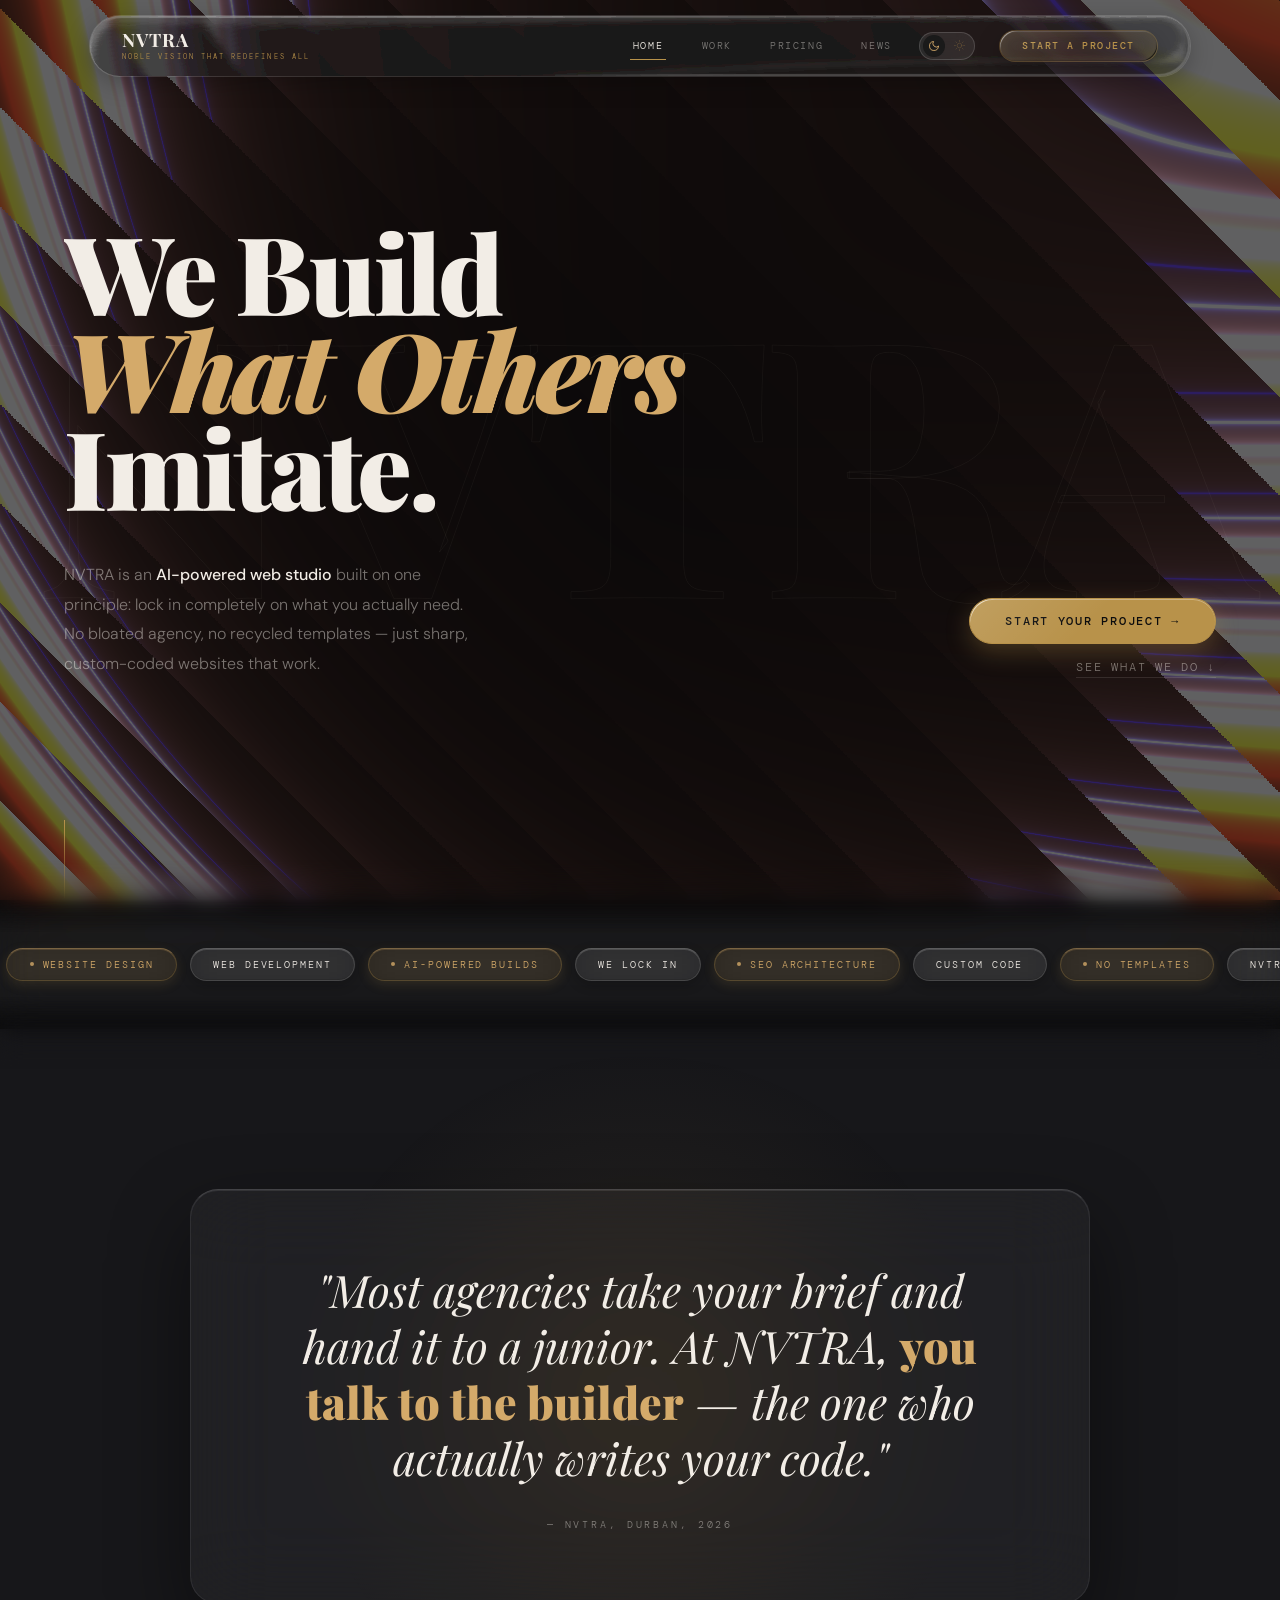
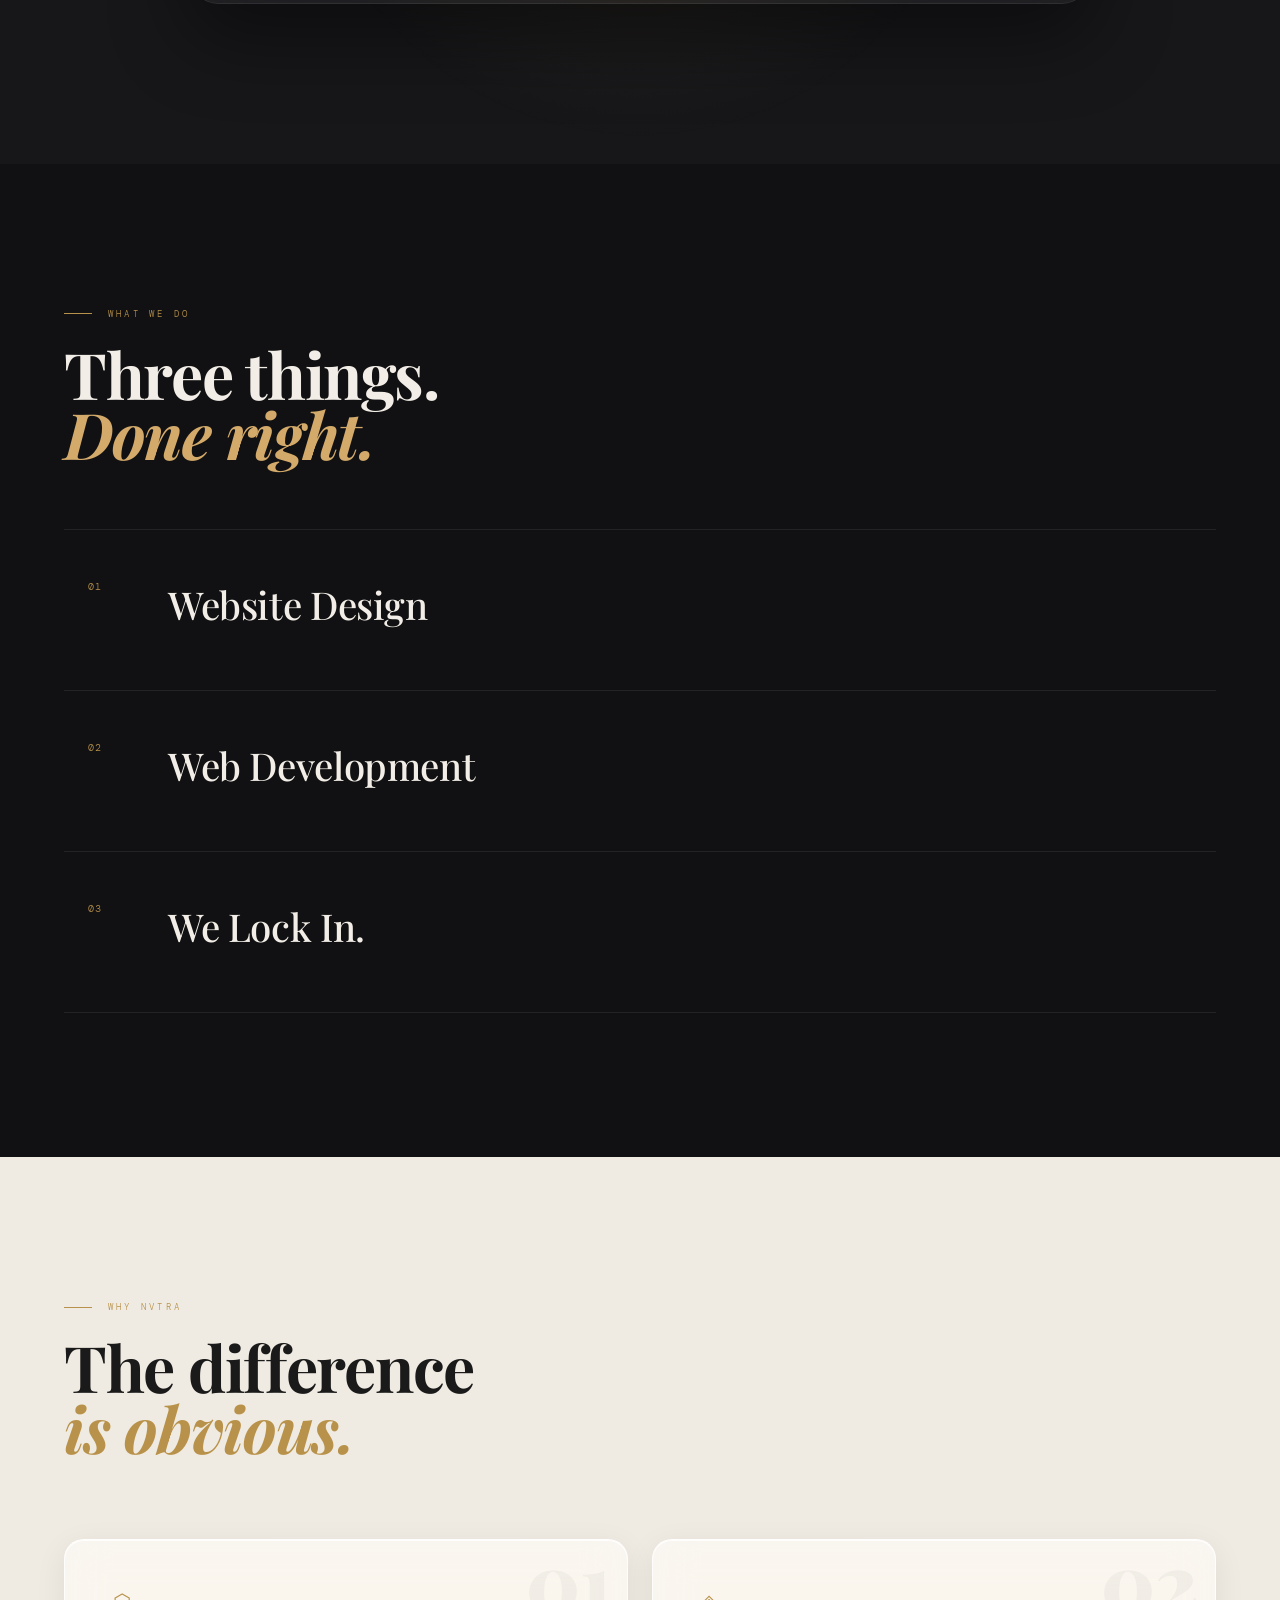
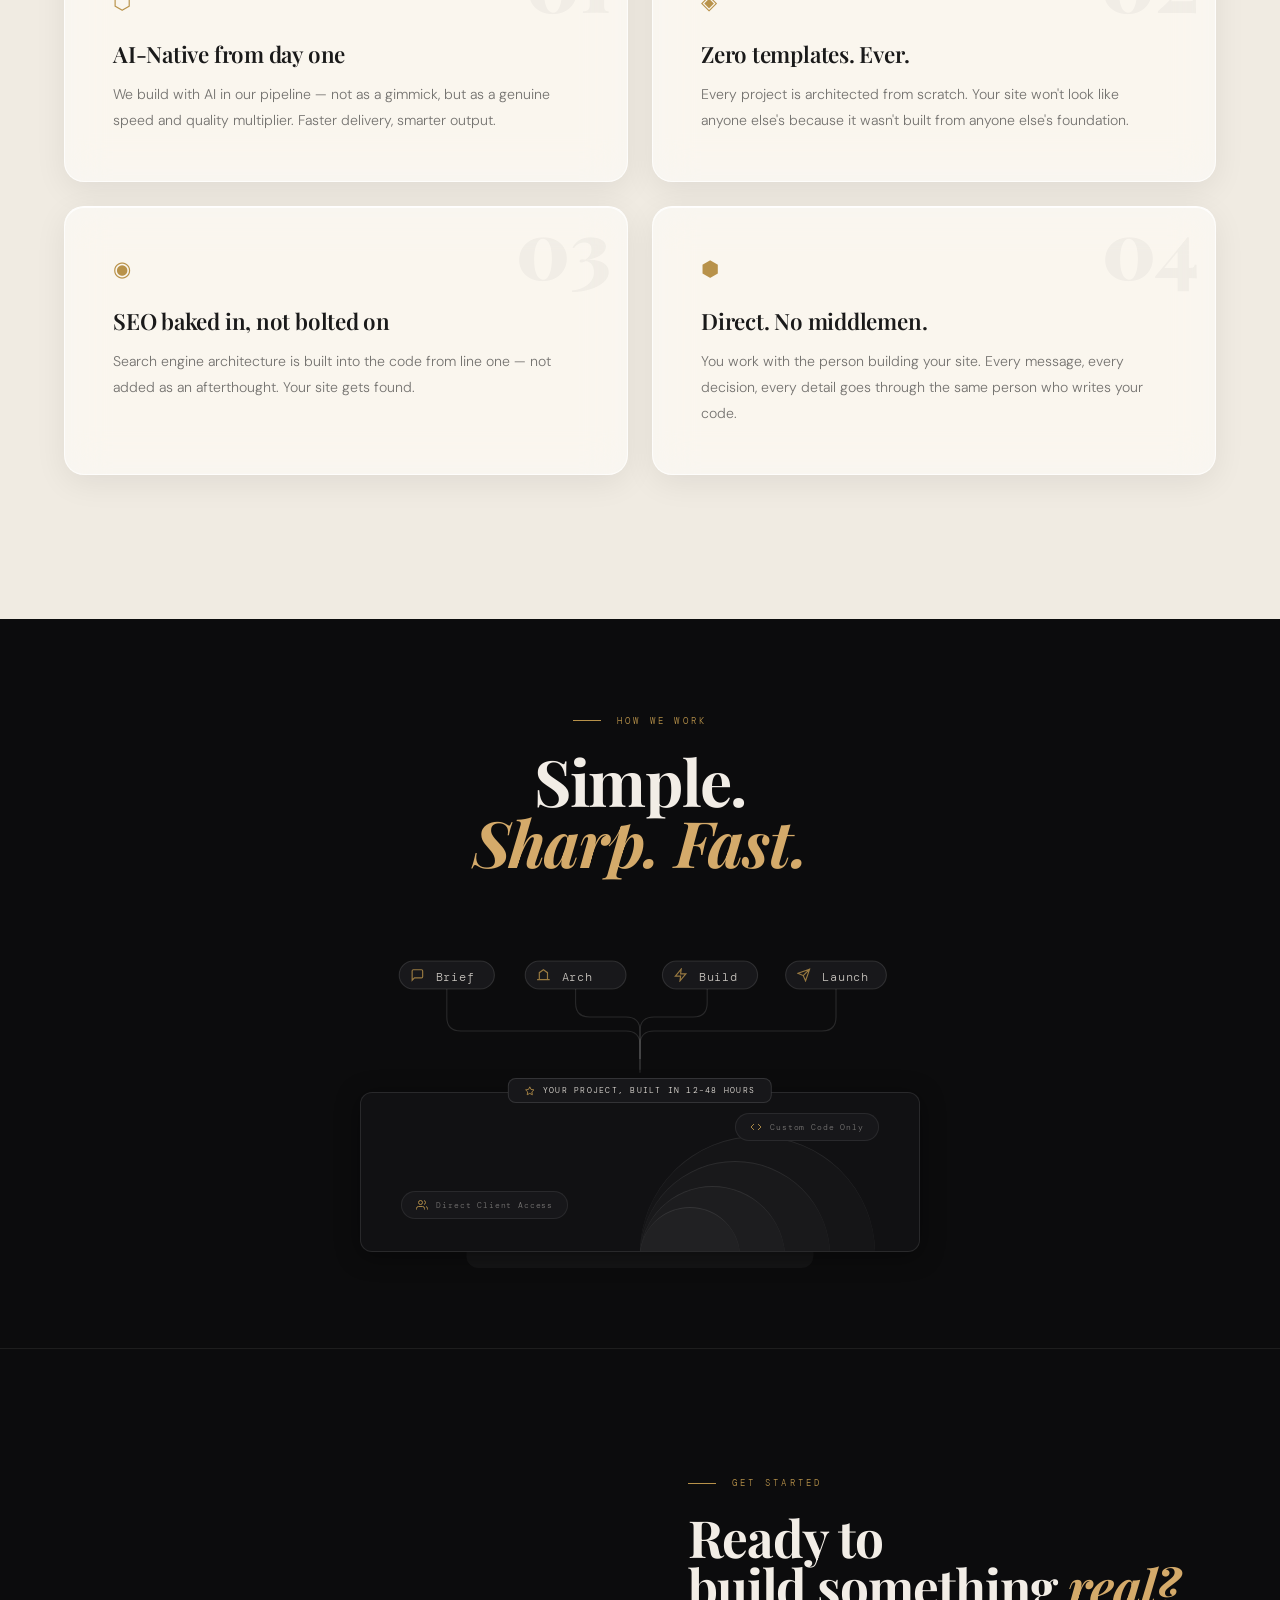
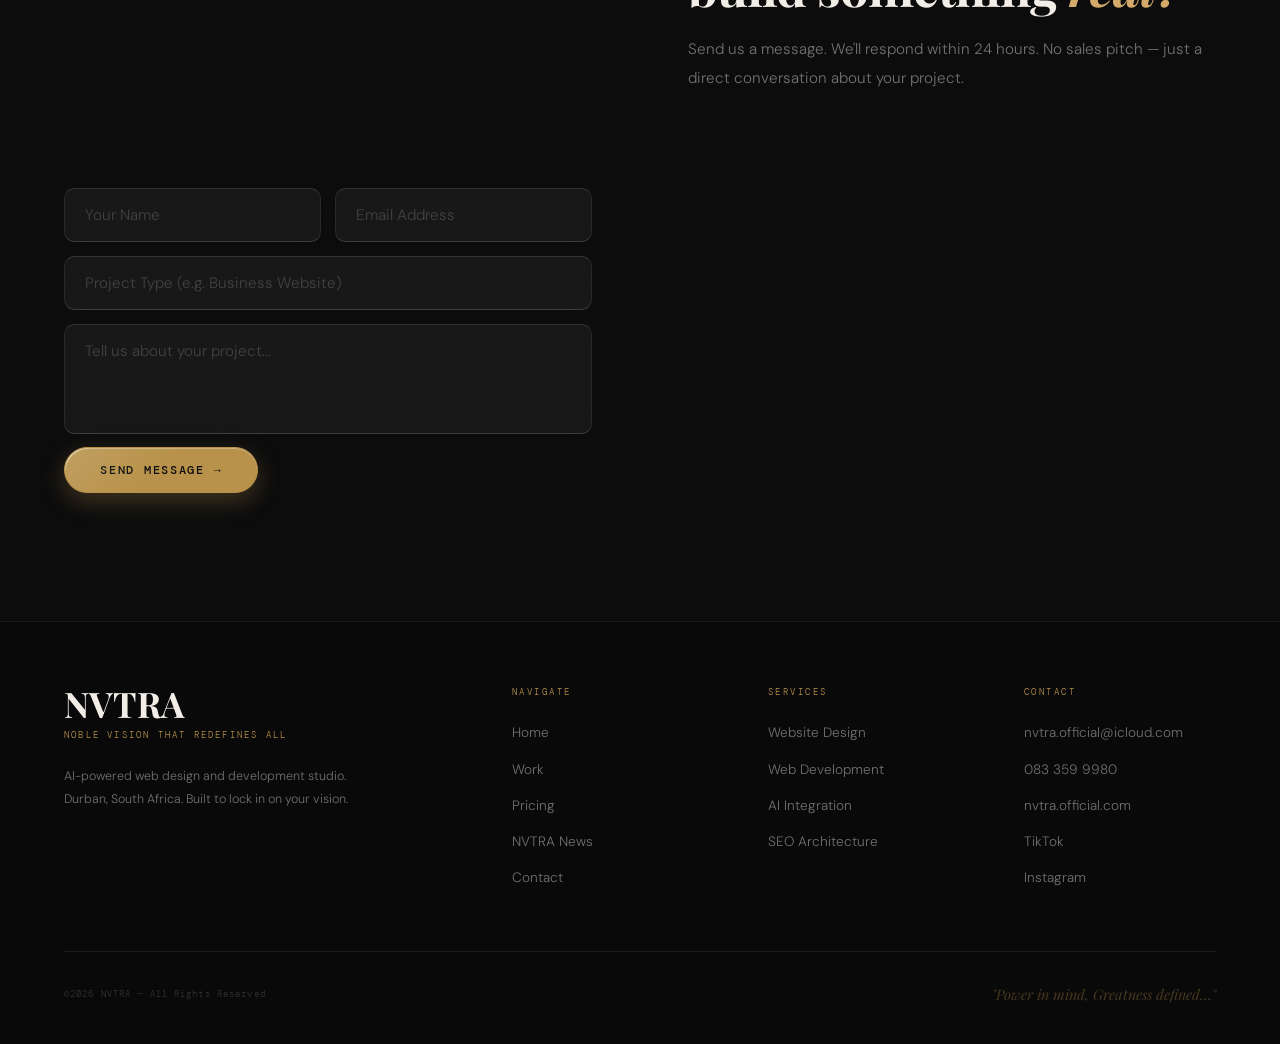
==== index.html @ acab7d28 "Add files via upload" ====
<!DOCTYPE html>
<html lang="en" data-theme="dark">
<head>
<meta charset="UTF-8">
<meta name="viewport" content="width=device-width, initial-scale=1.0">
<title>NVTRA — We Build What Others Imitate</title>
<meta name="description" content="NVTRA builds AI-powered websites that are fast, sharp, and locked in on your vision. Noble Vision That Redefines All.">
<link rel="preconnect" href="https://fonts.googleapis.com">
<link href="https://fonts.googleapis.com/css2?family=Playfair+Display:ital,wght@0,400;0,500;0,700;0,900;1,400;1,700&family=DM+Sans:wght@300;400;500&family=DM+Mono:wght@300;400&display=swap" rel="stylesheet">
<style>
/* ── THEME TOKENS ── */
:root {
  --ink:    #0c0c0d; --ink2:#111113; --ink3:#17171a;
  --ivory:  #f2ede6; --ivory2:#e8e2d9;
  --muted:  rgba(242,237,230,0.45);
  --faint:  rgba(242,237,230,0.08);
  --border: rgba(242,237,230,0.08);
  --gold:   #b8924a; --gold2:#d4aa6a; --gold3:rgba(184,146,74,0.12);
  --serif:  'Playfair Display',Georgia,serif;
  --sans:   'DM Sans',sans-serif;
  --mono:   'DM Mono',monospace;
  --bg:     #0c0c0d; --fg:#f2ede6;
  --card-bg:rgba(255,255,255,.055);
  --card-border:rgba(255,255,255,.09);
  --card-border-top:rgba(255,255,255,.18);
  --shadow-card:inset 0 1px 0 rgba(255,255,255,.1),0 16px 48px rgba(0,0,0,.32);
  --light-bg:#f0ebe2; --light-text:#1a1a1a;
  --light-card:rgba(255,255,255,.55);
  --light-card-border:rgba(255,255,255,.7);
}
[data-theme="light"] {
  --ink:#f0ebe2; --ink2:#e8e2d9; --ink3:#ddd7ce;
  --ivory:#1a1a1a; --ivory2:#2a2a2a;
  --muted:rgba(26,26,26,0.55);
  --faint:rgba(26,26,26,0.06);
  --border:rgba(26,26,26,0.1);
  --bg:#f0ebe2; --fg:#1a1a1a;
  --card-bg:rgba(255,255,255,.7);
  --card-border:rgba(255,255,255,.8);
  --card-border-top:rgba(255,255,255,.95);
  --shadow-card:inset 0 1px 0 rgba(255,255,255,.9),0 8px 32px rgba(0,0,0,.08);
}

*,*::before,*::after{box-sizing:border-box;margin:0;padding:0}
html{font-size:16px;scroll-behavior:smooth}
body{background:var(--bg);color:var(--fg);font-family:var(--sans);font-weight:300;overflow-x:hidden;cursor:none;-webkit-font-smoothing:antialiased;transition:background .4s,color .4s}

/* ── CURSOR ── */
#c-dot{position:fixed;width:5px;height:5px;background:var(--gold2);border-radius:50%;pointer-events:none;z-index:9999;transform:translate(-50%,-50%);transition:width .15s,height .15s}
#c-ring{position:fixed;width:30px;height:30px;border:1px solid rgba(184,146,74,.4);border-radius:50%;pointer-events:none;z-index:9998;transform:translate(-50%,-50%);transition:width .3s cubic-bezier(.16,1,.3,1),height .3s cubic-bezier(.16,1,.3,1),border-color .3s}
body.hov #c-ring{width:52px;height:52px;border-color:var(--gold2)}
body.hov #c-dot{width:4px;height:4px}

/* ── NAV — Liquid Glass ── */
#nav{
  position:fixed;top:16px;left:50%;transform:translateX(-50%);
  z-index:800;
  padding:.85rem 2rem;
  display:flex;align-items:center;justify-content:space-between;
  gap:3rem;
  border-radius:999px;
  width:calc(100% - 4vw);
  max-width:1100px;
  transition:box-shadow .4s,background .4s;
  /* liquid glass layers */
  background:rgba(255,255,255,.12);
  box-shadow:
    0 6px 24px rgba(0,0,0,.25),
    0 0 0 1px rgba(255,255,255,.18),
    inset 2px 2px 1px 0 rgba(255,255,255,.45),
    inset -1px -1px 1px 1px rgba(255,255,255,.2);
  overflow:hidden;
}
/* distortion layer */
#nav::before{
  content:'';position:absolute;inset:0;border-radius:inherit;
  backdrop-filter:blur(3px);
  filter:url(#nav-glass-distortion);
  isolation:isolate;
  z-index:0;
}
/* white tint layer */
#nav::after{
  content:'';position:absolute;inset:0;border-radius:inherit;
  background:rgba(255,255,255,.18);
  z-index:1;
  pointer-events:none;
}
[data-theme="dark"] #nav{background:rgba(12,12,13,.45)}
[data-theme="dark"] #nav::after{background:rgba(255,255,255,.05)}
#nav>*{position:relative;z-index:2}
.nav-brand{display:flex;flex-direction:column;text-decoration:none;cursor:none}
.nav-brand-name{font-family:var(--serif);font-size:1.15rem;font-weight:700;letter-spacing:.06em;line-height:1;color:var(--fg)}
.nav-brand-sub{font-family:var(--mono);font-size:.46rem;letter-spacing:.28em;text-transform:uppercase;color:var(--gold);margin-top:.2rem}
.nav-right{display:flex;gap:1.5rem;align-items:center}
.nav-links{display:flex;gap:2rem;align-items:center}
.nav-links a{font-family:var(--mono);font-size:.65rem;letter-spacing:.15em;text-transform:uppercase;color:var(--muted);text-decoration:none;cursor:none;transition:color .25s;position:relative;padding:.5rem .2rem}
.nav-links a:hover{color:var(--fg)}
.nav-links a.active{color:var(--fg)}
.nav-links a.active::after{content:'';position:absolute;bottom:0px;left:0;right:0;height:1px;background:var(--gold)}

/* ── THEME TOGGLE ── */
.theme-toggle{width:56px;height:28px;border-radius:999px;cursor:none;position:relative;display:flex;align-items:center;padding:3px;transition:background .3s,border .3s;border:1px solid rgba(255,255,255,.15);background:rgba(255,255,255,.08);backdrop-filter:blur(10px);flex-shrink:0}
[data-theme="light"] .theme-toggle{background:rgba(0,0,0,.06);border-color:rgba(0,0,0,.15)}
.theme-toggle-thumb{width:22px;height:22px;border-radius:50%;background:#1a1a1a;display:flex;align-items:center;justify-content:center;transition:transform .3s cubic-bezier(.16,1,.3,1),background .3s;position:relative;z-index:1}
[data-theme="light"] .theme-toggle-thumb{transform:translateX(28px);background:#f0ebe2}
.theme-toggle-thumb svg{width:12px;height:12px;stroke-width:1.8}
[data-theme="dark"] .theme-toggle-thumb svg{stroke:#d4aa6a}
[data-theme="light"] .theme-toggle-thumb svg{stroke:#b8924a}
.theme-toggle-bg-icon{position:absolute;right:5px;display:flex;align-items:center;justify-content:center;width:18px;height:18px;opacity:.35}
[data-theme="light"] .theme-toggle-bg-icon{left:5px;right:auto}
.theme-toggle-bg-icon svg{width:11px;height:11px;stroke-width:1.5;stroke:var(--gold)}

/* ── LIQUID GLASS BUTTON ── */
.btn-glass{
  position:relative;display:inline-flex;align-items:center;justify-content:center;
  gap:.6rem;cursor:none;border:none;outline:none;
  font-family:var(--mono);font-size:.72rem;font-weight:500;
  letter-spacing:.15em;text-transform:uppercase;
  padding:.9rem 2.2rem;border-radius:999px;
  color:var(--gold);text-decoration:none;
  background:rgba(184,146,74,.09);
  backdrop-filter:blur(20px) saturate(1.5);
  -webkit-backdrop-filter:blur(20px) saturate(1.5);
  border:1px solid rgba(184,146,74,.25);
  box-shadow:
    inset 3px 3px 0.5px -3px rgba(255,255,255,0.35),
    inset -3px -3px 0.5px -3px rgba(0,0,0,0.5),
    inset 1px 1px 1px -0.5px rgba(255,255,255,0.25),
    inset -1px -1px 1px -0.5px rgba(0,0,0,0.3),
    inset 0 0 8px 4px rgba(184,146,74,0.06),
    0 8px 24px rgba(0,0,0,0.22);
  transition:transform .25s cubic-bezier(.16,1,.3,1),box-shadow .25s,background .25s;
  overflow:hidden;
}
.btn-glass::before{
  content:'';position:absolute;inset:0;border-radius:inherit;
  background:linear-gradient(135deg,rgba(255,255,255,.12) 0%,transparent 50%);
  pointer-events:none;
}
.btn-glass:hover{
  transform:translateY(-2px);
  background:rgba(184,146,74,.16);
  box-shadow:
    inset 3px 3px 0.5px -3px rgba(255,255,255,0.45),
    inset -3px -3px 0.5px -3px rgba(0,0,0,0.6),
    inset 1px 1px 1px -0.5px rgba(255,255,255,0.3),
    inset 0 0 10px 6px rgba(184,146,74,0.1),
    0 16px 40px rgba(0,0,0,0.32);
}
.btn-glass:active{transform:translateY(0) scale(.98)}
.btn-glass-solid{
  background:var(--gold);color:var(--ink);
  border-color:var(--gold);
  box-shadow:
    inset 0 1px 0 rgba(255,255,255,.3),
    inset 3px 3px 0.5px -3px rgba(255,255,255,0.5),
    0 8px 24px rgba(184,146,74,0.3);
}
.btn-glass-solid:hover{
  background:var(--gold2);transform:translateY(-2px);
  box-shadow:inset 0 1px 0 rgba(255,255,255,.35),0 16px 40px rgba(184,146,74,0.4);
}
.btn-ghost-link{
  font-family:var(--mono);font-size:.72rem;letter-spacing:.15em;text-transform:uppercase;
  color:var(--muted);text-decoration:none;cursor:none;
  display:inline-flex;align-items:center;gap:.5rem;
  border-bottom:1px solid rgba(242,237,230,.12);padding-bottom:.15rem;
  transition:color .25s,border-color .25s,gap .3s;
}
.btn-ghost-link:hover{color:var(--fg);border-color:var(--fg);gap:.9rem}

/* ── GLASS CARD ── */
.glass{
  background:var(--card-bg);
  backdrop-filter:blur(32px) saturate(1.7);
  -webkit-backdrop-filter:blur(32px) saturate(1.7);
  border:1px solid var(--card-border);
  border-top-color:var(--card-border-top);
  box-shadow:var(--shadow-card);
  border-radius:20px;
}

/* ── PAGE ROUTER ── */
.page{display:none}.page.on{display:block}

/* ── PARALLAX ── */
.pax{position:absolute;inset:-30%;background-size:cover;background-position:center;background-repeat:no-repeat;will-change:transform;pointer-events:none;z-index:0}

/* ── ANIMATIONS ── */
@keyframes lineUp{from{opacity:0;transform:translateY(110%)}to{opacity:1;transform:translateY(0)}}
@keyframes fadeUp{from{opacity:0;transform:translateY(20px)}to{opacity:1;transform:translateY(0)}}
@keyframes pulse{0%,100%{opacity:1}50%{opacity:.4}}
@keyframes mq{from{transform:translateX(0)}to{transform:translateX(-50%)}}
@keyframes ping{0%{transform:scale(1);opacity:1}75%,100%{transform:scale(2);opacity:0}}
@keyframes orbitPulse{0%,100%{box-shadow:0 0 0 0 rgba(184,146,74,.4)}50%{box-shadow:0 0 0 8px rgba(184,146,74,0)}}

/* ── SECTION UTILS ── */
.sec{padding:9rem 5vw;position:relative;overflow:hidden}
.sec>*{position:relative;z-index:1}
.sec-label{font-family:var(--mono);font-size:.58rem;letter-spacing:.35em;text-transform:uppercase;color:var(--gold);display:flex;align-items:center;gap:1rem;margin-bottom:1.5rem}
.sec-label::before{content:'';width:28px;height:1px;background:var(--gold)}
.sec-h{font-family:var(--serif);font-size:clamp(2.6rem,5vw,6rem);font-weight:700;line-height:.95;letter-spacing:-.02em;color:var(--fg)}
.sec-h em{font-style:italic;color:var(--gold2)}
.sec-p{font-size:.95rem;color:var(--muted);line-height:1.9;max-width:560px;margin-top:1.5rem}

/* ── REVEAL ── */
.rv{opacity:0;transform:translateY(32px);transition:opacity .9s ease,transform .9s ease}
.rv.in{opacity:1;transform:none}
.rl{opacity:0;transform:translateX(-30px);transition:opacity .9s ease,transform .9s ease}
.rl.in{opacity:1;transform:none}
.rr{opacity:0;transform:translateX(30px);transition:opacity .9s ease,transform .9s ease}
.rr.in{opacity:1;transform:none}
.d1{transition-delay:.08s}.d2{transition-delay:.18s}.d3{transition-delay:.28s}.d4{transition-delay:.4s}

/* ════════════ HERO ════════════ */
.hero{min-height:100vh;display:flex;flex-direction:column;justify-content:center;padding:0 5vw;position:relative;overflow:hidden}
#hero-canvas{position:absolute;inset:0;width:100%;height:100%;z-index:0;opacity:.35}

.hero-bg-word{position:absolute;top:50%;left:50%;transform:translate(-50%,-50%);font-family:var(--serif);font-size:28vw;font-weight:900;color:transparent;-webkit-text-stroke:1px rgba(242,237,230,.04);line-height:1;pointer-events:none;user-select:none;letter-spacing:-.03em;white-space:nowrap;z-index:2}
.hero-loc{position:absolute;top:7rem;left:5vw;font-family:var(--mono);font-size:.58rem;letter-spacing:.2em;text-transform:uppercase;color:var(--muted);z-index:3;opacity:0;animation:fadeUp .8s 1.4s forwards}
.hero-status{position:absolute;top:7rem;right:5vw;display:flex;align-items:center;gap:.6rem;font-family:var(--mono);font-size:.58rem;letter-spacing:.2em;text-transform:uppercase;color:var(--muted);z-index:3;opacity:0;animation:fadeUp .8s 1.4s forwards}
.hero-status-dot{width:6px;height:6px;border-radius:50%;background:#4ade80;box-shadow:0 0 8px #4ade80;animation:pulse 2s ease-in-out infinite}
.hero-content{position:relative;z-index:3;display:flex;flex-direction:column;gap:2.8rem}
.hero-headline{font-family:var(--serif);font-size:clamp(3.8rem,8.5vw,10.5rem);font-weight:900;line-height:.9;letter-spacing:-.03em;overflow:hidden}
.hero-headline .ln{display:block;opacity:0;transform:translateY(110%);animation:lineUp .9s cubic-bezier(.16,1,.3,1) forwards}
.hero-headline .ln:nth-child(1){animation-delay:.2s}
.hero-headline .ln:nth-child(2){animation-delay:.35s;color:var(--gold2);font-style:italic}
.hero-headline .ln:nth-child(3){animation-delay:.5s}
.hero-bottom{display:flex;align-items:flex-end;justify-content:space-between;position:relative;z-index:3;gap:3rem}
.hero-desc{max-width:420px;font-size:1rem;color:var(--muted);line-height:1.85;opacity:0;animation:fadeUp .9s .9s forwards}
.hero-desc strong{color:var(--fg);font-weight:500}
.hero-cta-group{display:flex;flex-direction:column;align-items:flex-end;gap:1rem;opacity:0;animation:fadeUp .9s 1.1s forwards;flex-shrink:0}
.hero-glass-pill{position:absolute;bottom:8vh;left:5vw;z-index:4;padding:1rem 1.5rem;display:flex;flex-direction:column;gap:.35rem;opacity:0;animation:fadeUp .8s 1.6s forwards}
.hero-glass-pill span{font-family:var(--mono);font-size:.56rem;letter-spacing:.15em;text-transform:uppercase;color:rgba(242,237,230,.45)}
.hero-glass-pill strong{font-family:var(--serif);font-size:.95rem;color:var(--ivory2)}
.hero-scroll-line{position:absolute;bottom:0;left:5vw;width:1px;height:80px;background:linear-gradient(var(--gold),transparent);opacity:0;animation:fadeUp .8s 1.8s forwards;z-index:3}

/* ── MARQUEE — Liquid Glass pills ── */
.marquee-wrap{
  position:relative;z-index:2;
  padding:1.4rem 0;
  overflow:hidden;
  background:transparent;
}
.marquee-wrap::before,.marquee-wrap::after{display:none}
.marquee-track{display:flex;white-space:nowrap;animation:mq 28s linear infinite}
.marquee-track:hover{animation-play-state:paused}
.marquee-item{
  display:inline-flex;align-items:center;gap:.55rem;
  flex-shrink:0;margin:0 .4rem;
  padding:.55rem 1.4rem;
  border-radius:999px;
  font-family:var(--mono);font-size:.6rem;letter-spacing:.2em;text-transform:uppercase;
  color:var(--ivory);
  background:rgba(255,255,255,.07);
  backdrop-filter:blur(16px) saturate(1.6);
  -webkit-backdrop-filter:blur(16px) saturate(1.6);
  border:1px solid rgba(255,255,255,.12);
  border-top-color:rgba(255,255,255,.22);
  box-shadow:
    inset 0 1px 0 rgba(255,255,255,.15),
    inset 0 -1px 0 rgba(0,0,0,.1),
    0 4px 12px rgba(0,0,0,.2);
  transition:transform .3s cubic-bezier(.16,1,.3,1),box-shadow .3s,background .3s;
}
.marquee-item:hover{
  transform:scale(1.05);
  background:rgba(255,255,255,.12);
  box-shadow:inset 0 1px 0 rgba(255,255,255,.22),0 8px 20px rgba(0,0,0,.3);
}
.marquee-item.gold{
  color:var(--gold2);
  background:rgba(184,146,74,.12);
  border-color:rgba(184,146,74,.28);
  border-top-color:rgba(212,170,106,.45);
  box-shadow:
    inset 0 1px 0 rgba(212,170,106,.2),
    inset 0 -1px 0 rgba(0,0,0,.08),
    0 4px 12px rgba(184,146,74,.15);
}
.marquee-item.gold:hover{background:rgba(184,146,74,.18);box-shadow:inset 0 1px 0 rgba(212,170,106,.3),0 8px 20px rgba(184,146,74,.2)}
.marquee-dot{width:4px;height:4px;border-radius:50%;background:var(--gold2);opacity:.8;flex-shrink:0}

/* ── SCROLL TILT CONTAINER ── */
.scroll-tilt-wrap{
  position:relative;z-index:2;
  padding:0;
  background:transparent;
  overflow:visible;
}
.scroll-tilt-wrap{
  position:relative;z-index:2;
  padding:0;
  background:transparent;
  overflow:visible;
}
/* blur halo above */
.scroll-tilt-wrap::before{
  content:'';
  position:absolute;top:-40px;left:0;right:0;height:80px;
  background:inherit;
  backdrop-filter:blur(12px);
  -webkit-backdrop-filter:blur(12px);
  -webkit-mask-image:linear-gradient(to bottom,transparent 0%,black 50%,transparent 100%);
  mask-image:linear-gradient(to bottom,transparent 0%,black 50%,transparent 100%);
  pointer-events:none;z-index:1;
}
/* blur halo below */
.scroll-tilt-wrap::after{
  content:'';
  position:absolute;bottom:-40px;left:0;right:0;height:80px;
  background:inherit;
  backdrop-filter:blur(12px);
  -webkit-backdrop-filter:blur(12px);
  -webkit-mask-image:linear-gradient(to top,transparent 0%,black 50%,transparent 100%);
  mask-image:linear-gradient(to top,transparent 0%,black 50%,transparent 100%);
  pointer-events:none;z-index:1;
}
.scroll-tilt-card{
  width:100%;
  padding:1.6rem 0;
  border-radius:0;
  overflow:hidden;
  background:rgba(255,255,255,.055);
  backdrop-filter:blur(24px) saturate(1.6);
  -webkit-backdrop-filter:blur(24px) saturate(1.6);
  border:none;
  box-shadow:none;
  transform:none;
  will-change:auto;
  position:relative;z-index:2;
  /* soft dissolve top and bottom */
  -webkit-mask-image:linear-gradient(to bottom,transparent 0%,black 25%,black 75%,transparent 100%);
  mask-image:linear-gradient(to bottom,transparent 0%,black 25%,black 75%,transparent 100%);
}

/* ── SERVICES ── */
.services-sec{background:var(--ink2)}
.services-pax{background-image:url('https://images.unsplash.com/photo-1555066931-4365d14bab8c?w=1800&q=70');filter:brightness(.07) saturate(.25)}
.service-rows{margin-top:4rem;border-top:1px solid var(--border)}
.service-row{border-bottom:1px solid var(--border);padding:3rem 1.5rem;display:grid;grid-template-columns:3rem 1fr auto;gap:2rem;align-items:start;cursor:none;transition:background .3s;position:relative;overflow:hidden}
.service-row::before{content:'';position:absolute;inset:0;background:var(--gold3);transform:scaleX(0);transform-origin:left;transition:transform .5s cubic-bezier(.16,1,.3,1)}
.service-row:hover::before{transform:scaleX(1)}
.service-row>*{position:relative;z-index:1}
.service-num{font-family:var(--mono);font-size:.62rem;color:var(--gold);letter-spacing:.1em;padding-top:.15rem}
.service-title{font-family:var(--serif);font-size:clamp(1.6rem,3vw,2.8rem);font-weight:500;letter-spacing:-.01em;margin-bottom:.75rem;transition:color .3s;color:var(--fg)}
.service-row:hover .service-title{color:var(--gold2)}
.service-desc{font-size:.88rem;color:var(--muted);line-height:1.8;max-width:520px;max-height:0;overflow:hidden;opacity:0;transition:max-height .5s cubic-bezier(.16,1,.3,1),opacity .4s .1s}
.service-row:hover .service-desc{max-height:140px;opacity:1}
.service-arrow{font-size:1.2rem;color:var(--gold);opacity:0;transform:translateX(-8px);transition:opacity .3s,transform .3s;padding-top:.4rem}
.service-row:hover .service-arrow{opacity:1;transform:translateX(0)}

/* ── STATEMENT ── */
.statement-sec{background:var(--ink3);padding:10rem 5vw;text-align:center;position:relative;overflow:hidden}
.statement-pax{background-image:url('https://images.unsplash.com/photo-1486312338219-ce68d2c6f44d?w=1800&q=70');filter:brightness(.08) saturate(.2)}
.statement-glow{position:absolute;top:50%;left:50%;transform:translate(-50%,-50%);width:700px;height:700px;border-radius:50%;background:radial-gradient(circle,rgba(184,146,74,.1) 0%,transparent 70%);pointer-events:none;z-index:1}
.statement-card{position:relative;z-index:2;max-width:900px;margin:0 auto;padding:4.5rem 5rem;background:rgba(255,255,255,.04);backdrop-filter:blur(40px) saturate(1.6);-webkit-backdrop-filter:blur(40px) saturate(1.6);border:1px solid rgba(255,255,255,.07);border-top-color:rgba(255,255,255,.16);box-shadow:inset 0 1px 0 rgba(255,255,255,.09),0 32px 80px rgba(0,0,0,.45);border-radius:28px}
.statement-quote{font-family:var(--serif);font-size:clamp(1.8rem,3.5vw,4rem);font-weight:400;font-style:italic;line-height:1.25;color:var(--ivory)}
.statement-quote strong{font-style:normal;font-weight:900;color:var(--gold2)}
.statement-attr{font-family:var(--mono);font-size:.6rem;letter-spacing:.3em;text-transform:uppercase;color:var(--muted);margin-top:2rem}

/* ── WHY — light ── */
.why-sec{background:var(--light-bg);color:var(--light-text);overflow:hidden}
[data-theme="light"] .why-sec{background:#e4dfd8}
.why-sec .sec-label{color:var(--gold)}.why-sec .sec-label::before{background:var(--gold)}
.why-sec .sec-h{color:var(--light-text)}.why-sec .sec-h em{color:var(--gold)}
.why-pax{background-image:url('https://images.unsplash.com/photo-1558618666-fcd25c85cd64?w=1800&q=60');filter:brightness(.97) saturate(0) opacity(.04)}
.why-grid{margin-top:5rem;display:grid;grid-template-columns:1fr 1fr;gap:1.5rem}
.why-cell{padding:3rem;position:relative;overflow:hidden;cursor:none;background:var(--light-card);backdrop-filter:blur(20px) saturate(1.8);-webkit-backdrop-filter:blur(20px) saturate(1.8);border:1px solid var(--light-card-border);border-top-color:rgba(255,255,255,.9);box-shadow:inset 0 1px 0 rgba(255,255,255,.8),0 8px 32px rgba(0,0,0,.07);border-radius:20px;transition:box-shadow .4s,transform .4s}
.why-cell:hover{box-shadow:inset 0 1px 0 rgba(255,255,255,.9),0 20px 60px rgba(0,0,0,.14);transform:translateY(-4px)}
.why-cell-num{font-family:var(--serif);font-size:5rem;font-weight:900;color:rgba(26,26,26,.04);position:absolute;top:0;right:1rem;line-height:1;pointer-events:none}
.why-cell-icon{font-size:1.3rem;margin-bottom:1.5rem;color:var(--gold)}
.why-cell h3{font-family:var(--serif);font-size:1.4rem;font-weight:600;margin-bottom:.75rem;letter-spacing:-.01em;color:#1a1a1a}
.why-cell p{font-size:.88rem;color:rgba(26,26,26,.6);line-height:1.85}
.why-cell-line{position:absolute;bottom:0;left:0;height:3px;width:0;background:var(--gold);transition:width .5s cubic-bezier(.16,1,.3,1);border-radius:0 0 0 20px}
.why-cell:hover .why-cell-line{width:100%}

/* ════════════ PROCESS — Database Component Port ════════════ */
.orbital-sec{
  background:var(--ink);
  display:flex;flex-direction:column;align-items:center;
  justify-content:center;padding:6rem 5vw;
  position:relative;overflow:hidden;
}
.orbital-sec-pax{background-image:url('https://images.unsplash.com/photo-1451187580459-43490279c0fa?w=1800&q=70');filter:brightness(.07) saturate(.3)}
.orbital-title{text-align:center;margin-bottom:2.5rem;position:relative;z-index:2}

/* The database component wrapper */
.db-comp{
  position:relative;
  display:flex;flex-direction:column;align-items:center;
  width:100%;max-width:560px;
  z-index:2;
}

/* path-travelling lights — CSS offset-path animation */
.database{
  offset-anchor:10px 0px;
  animation:database-animation-path infinite cubic-bezier(0,0,0.2,1) 4s 1s;
}
.db-light-1{offset-path:path("M 31 10 v 15 q 0 5 5 5 h 59 q 5 0 5 5 v 25")}
.db-light-2{offset-path:path("M 77 10 v 10 q 0 5 5 5 h 13 q 5 0 5 5 v 25");animation-delay:1.5s}
.db-light-3{offset-path:path("M 124 10 v 10 q 0 5 -5 5 h -14 q -5 0 -5 5 v 25");animation-delay:2s}
.db-light-4{offset-path:path("M 170 10 v 15 q 0 5 -5 5 h -60 q -5 0 -5 5 v 25");animation-delay:2.5s}
@keyframes database-animation-path{0%{offset-distance:0%}100%{offset-distance:100%}}

/* main box */
.db-main-box{
  position:relative;
  width:100%;
  display:flex;flex-direction:column;align-items:center;
  margin-top:-2px;
}
/* bottom shadow under box */
.db-box-shadow{
  position:absolute;bottom:-16px;left:50%;transform:translateX(-50%);
  height:80px;width:62%;
  border-radius:12px;
  background:rgba(255,255,255,.04);
  z-index:0;
}
/* title badge on top of box */
.db-box-title{
  position:absolute;top:-14px;left:50%;transform:translateX(-50%);
  z-index:20;
  display:inline-flex;align-items:center;gap:.5rem;
  background:var(--ink3);
  border:1px solid rgba(255,255,255,.12);
  border-radius:8px;padding:.35rem 1rem;
  font-family:var(--mono);font-size:.52rem;letter-spacing:.15em;text-transform:uppercase;
  color:var(--ivory);white-space:nowrap;
}
.db-box-title svg{width:10px;height:10px;stroke:var(--gold);fill:none;stroke-width:2}
/* box inner content */
.db-box-inner{
  position:relative;z-index:10;
  width:100%;
  height:160px;
  border-radius:12px;
  border:1px solid rgba(255,255,255,.1);
  background:var(--ink2);
  overflow:hidden;
  display:flex;align-items:center;justify-content:center;
  box-shadow:0 4px 24px rgba(0,0,0,.4);
}
/* floating pill badges inside box */
.db-inner-badge{
  position:absolute;
  display:inline-flex;align-items:center;gap:.5rem;
  height:28px;border-radius:999px;
  background:var(--ink3);
  border:1px solid rgba(255,255,255,.08);
  padding:0 .9rem;
  font-family:var(--mono);font-size:.52rem;letter-spacing:.1em;
  color:var(--muted);white-space:nowrap;z-index:10;
}
.db-inner-badge svg{width:12px;height:12px;stroke:var(--gold);fill:none;stroke-width:1.8;flex-shrink:0}
.db-inner-badge-1{bottom:32px;left:40px}
.db-inner-badge-2{top:20px;right:40px}
/* pulsing rings inside box */
.db-ring{
  position:absolute;border-radius:50%;
  border-top:1px solid rgba(255,255,255,.08);
  background:rgba(255,255,255,.02);
}
.db-ring-1{width:100px;height:100px;bottom:-56px;animation:dbRingPulse 2s ease-in-out infinite 0s}
.db-ring-2{width:145px;height:145px;bottom:-80px;animation:dbRingPulse 2s ease-in-out infinite .3s}
.db-ring-3{width:190px;height:190px;bottom:-100px;animation:dbRingPulse 2s ease-in-out infinite .6s}
.db-ring-4{width:235px;height:235px;bottom:-120px;animation:dbRingPulse 2s ease-in-out infinite .9s}
@keyframes dbRingPulse{
  0%,100%{transform:translateX(-50%) scale(.98);opacity:.7}
  50%{transform:translateX(-50%) scale(1.02);opacity:1}
}
/* adjust ring position */
.db-ring{left:50%}

@media(max-width:600px){.db-inner-badge-2{display:none}}

/* ── CONTACT STRIP ── */
.contact-strip{background:var(--ink);padding:8rem 5vw;display:grid;grid-template-columns:1fr 1fr;gap:6rem;align-items:center;position:relative;overflow:hidden;border-top:1px solid var(--border)}
.contact-pax{background-image:url('https://images.unsplash.com/photo-1497366754035-f200968a6e72?w=1800&q=70');filter:brightness(.09) saturate(.3)}
.contact-strip>*{position:relative;z-index:1}
.contact-strip-left .sec-h{font-size:clamp(2rem,4vw,4.5rem)}
.contact-form-inline{display:flex;flex-direction:column;gap:.85rem}
.cf-row{display:grid;grid-template-columns:1fr 1fr;gap:.85rem}
.cf-input{background:rgba(255,255,255,.05);backdrop-filter:blur(12px);border:1px solid rgba(255,255,255,.08);border-bottom-color:rgba(242,237,230,.18);border-top-color:rgba(255,255,255,.12);color:var(--fg);font-family:var(--sans);font-size:.95rem;font-weight:300;padding:1rem 1.25rem;outline:none;transition:border-bottom-color .3s,background .3s;width:100%;border-radius:10px}
.cf-input::placeholder{color:rgba(242,237,230,.2)}
.cf-input:focus{border-bottom-color:var(--gold);background:rgba(184,146,74,.06)}
.cf-textarea{min-height:110px;resize:none}

/* ── FOOTER ── */
footer{background:#09090a;border-top:1px solid var(--border);padding:4rem 5vw 2.5rem}
[data-theme="light"] footer{background:#d8d3ca}
.footer-top{display:grid;grid-template-columns:2fr 1fr 1fr 1fr;gap:4rem;padding-bottom:3rem;border-bottom:1px solid var(--border)}
.footer-brand-name{font-family:var(--serif);font-size:2.2rem;font-weight:700;line-height:1;margin-bottom:.5rem;color:var(--fg)}
.footer-brand-tag{font-family:var(--mono);font-size:.55rem;letter-spacing:.25em;text-transform:uppercase;color:var(--gold);margin-bottom:1.5rem}
.footer-brand-desc{font-size:.78rem;color:var(--muted);line-height:1.8;max-width:300px}
.footer-col-title{font-family:var(--mono);font-size:.55rem;letter-spacing:.28em;text-transform:uppercase;color:var(--gold);margin-bottom:1.5rem}
.footer-col a,.footer-col span{display:block;font-size:.85rem;color:var(--muted);text-decoration:none;margin-bottom:.9rem;cursor:none;transition:color .2s;padding:.15rem 0}
.footer-col a:hover{color:var(--fg)}
.footer-bottom{display:flex;justify-content:space-between;align-items:center;padding-top:2rem;flex-wrap:wrap;gap:1rem}
.footer-copy{font-family:var(--mono);font-size:.58rem;letter-spacing:.12em;color:rgba(242,237,230,.18)}
.footer-quote{font-family:var(--serif);font-style:italic;font-size:.9rem;color:rgba(184,146,74,.35)}

/* ── PORTFOLIO PAGE ── */
.port-hero{min-height:100vh;display:flex;align-items:center;padding:0 5vw;position:relative;overflow:hidden;background:var(--ink)}
.port-hero-bg{position:absolute;inset:-10%;background:url('https://images.unsplash.com/photo-1547658719-da2b51169166?w=1800&q=70') center/cover no-repeat;filter:brightness(.08) saturate(.3);will-change:transform}
.port-hero-content{position:relative;z-index:2}
.port-title{font-family:var(--serif);font-size:clamp(4rem,9vw,11rem);font-weight:900;line-height:.88;letter-spacing:-.03em;color:var(--fg)}
.port-title em{font-style:italic;color:var(--gold2)}
.port-soon{display:inline-flex;align-items:center;gap:.75rem;background:rgba(184,146,74,.08);border:1px solid rgba(184,146,74,.25);padding:.7rem 1.5rem;font-family:var(--mono);font-size:.62rem;letter-spacing:.2em;text-transform:uppercase;color:var(--gold);margin-top:2.5rem;border-radius:4px}
.port-soon::before{content:'';width:6px;height:6px;border-radius:50%;background:var(--gold);animation:pulse 1.5s ease-in-out infinite}

/* ── NEWS PAGE ── */
.news-hero{min-height:100vh;display:flex;align-items:center;padding:0 5vw;position:relative;overflow:hidden;background:var(--ink)}
.news-hero-bg{position:absolute;inset:-10%;background:url('https://images.unsplash.com/photo-1504711434969-e33886168f5c?w=1800&q=70') center/cover no-repeat;filter:brightness(.06) saturate(.2);will-change:transform}
.news-content{position:relative;z-index:2;max-width:580px}
.news-title{font-family:var(--serif);font-size:clamp(3.5rem,7vw,8rem);font-weight:900;line-height:.88;letter-spacing:-.03em;margin-bottom:1.5rem;color:var(--fg)}
.news-title em{font-style:italic;color:var(--gold2)}
.news-sub{font-size:.95rem;color:var(--muted);line-height:1.8;margin-bottom:3rem}
.news-form-v{display:flex;flex-direction:column;gap:.85rem}
.news-form-v input{background:var(--faint);border:1px solid var(--border);border-bottom-color:rgba(242,237,230,.2);color:var(--fg);font-family:var(--sans);font-size:.88rem;font-weight:300;padding:.9rem 1.2rem;outline:none;transition:border-bottom-color .3s;border-radius:8px}
.news-form-v input::placeholder{color:rgba(242,237,230,.2)}
.news-form-v input:focus{border-bottom-color:var(--gold)}
.captcha-row{display:flex;align-items:center;gap:.75rem;background:var(--faint);border:1px solid var(--border);padding:.9rem 1.2rem;font-size:.78rem;color:var(--muted);cursor:none;border-radius:8px}
.cap-box{width:16px;height:16px;border:1px solid rgba(242,237,230,.25);border-radius:3px;flex-shrink:0;transition:background .2s}
.cap-box.ticked{background:var(--gold);border-color:var(--gold)}

/* ── CONTACT PAGE ── */
.contact-page{min-height:100vh;background:var(--ink);padding:10rem 5vw 8rem;display:grid;grid-template-columns:1fr 1fr;gap:8rem;align-items:start;position:relative;overflow:hidden}
.contact-page-pax{background-image:url('https://images.unsplash.com/photo-1497366811353-6870744d04b2?w=1800&q=70');filter:brightness(.08) saturate(.3)}
.contact-page>*{position:relative;z-index:1}
.contact-left .sec-h{font-size:clamp(2.5rem,4.5vw,5.5rem)}
.contact-details{margin-top:3rem;display:flex;flex-direction:column;gap:1rem}
.cdetail{display:flex;align-items:center;gap:1.2rem;padding:1.2rem 1.5rem;background:rgba(255,255,255,.04);backdrop-filter:blur(20px);border:1px solid rgba(255,255,255,.07);border-top-color:rgba(255,255,255,.12);border-radius:14px}
.cdetail-icon{width:40px;height:40px;border:1px solid rgba(184,146,74,.2);border-radius:10px;display:flex;align-items:center;justify-content:center;color:var(--gold);font-size:.85rem;flex-shrink:0;background:rgba(184,146,74,.07)}
.cdetail-label{font-family:var(--mono);font-size:.55rem;letter-spacing:.25em;text-transform:uppercase;color:var(--gold);display:block;margin-bottom:.2rem}
.cdetail-val{font-size:.88rem;color:var(--muted)}

/* ── PRICING PAGE ── */
.pricing-page{min-height:100vh;background:var(--ink);padding:8rem 5vw 6rem;position:relative;overflow:hidden}
.pricing-page-pax{background-image:url('https://images.unsplash.com/photo-1451187580459-43490279c0fa?w=1800&q=70');filter:brightness(.07) saturate(.3)}
.pricing-page>*{position:relative;z-index:1}
.pricing-header{text-align:center;margin-bottom:5rem}
.pricing-header .sec-label{justify-content:center}
.pricing-tagline{font-family:var(--mono);font-size:.65rem;letter-spacing:.2em;text-transform:uppercase;color:var(--muted);margin-top:1.2rem;font-style:italic}
.pricing-grid{display:grid;grid-template-columns:repeat(3,1fr);gap:1.5rem;max-width:1100px;margin:0 auto}
/* card base */
.price-card{
  border-radius:24px;padding:2.5rem 2rem;position:relative;overflow:hidden;
  display:flex;flex-direction:column;
  background:rgba(255,255,255,.04);
  backdrop-filter:blur(28px) saturate(1.5);
  -webkit-backdrop-filter:blur(28px) saturate(1.5);
  border:1px solid rgba(255,255,255,.08);
  border-top-color:rgba(255,255,255,.14);
  box-shadow:inset 0 1px 0 rgba(255,255,255,.07),0 24px 60px rgba(0,0,0,.35);
  transition:transform .4s cubic-bezier(.16,1,.3,1),box-shadow .4s;
}
.price-card:hover{transform:translateY(-6px);box-shadow:inset 0 1px 0 rgba(255,255,255,.1),0 36px 80px rgba(0,0,0,.45)}
/* featured card */
.price-card.featured{
  background:rgba(184,146,74,.09);
  border-color:rgba(184,146,74,.22);
  border-top-color:rgba(212,170,106,.4);
  box-shadow:inset 0 1px 0 rgba(212,170,106,.15),0 24px 60px rgba(0,0,0,.4),0 0 0 1px rgba(184,146,74,.1);
}
.price-card.featured:hover{transform:translateY(-8px);box-shadow:inset 0 1px 0 rgba(212,170,106,.2),0 40px 90px rgba(0,0,0,.5),0 0 40px rgba(184,146,74,.08)}
/* border trail on featured */
@keyframes trailMove{from{offset-distance:0%}to{offset-distance:100%}}
.price-trail{
  position:absolute;inset:0;border-radius:inherit;
  border:1px solid transparent;
  mask-image:linear-gradient(transparent,transparent),linear-gradient(#000,#000);
  mask-clip:padding-box,border-box;
  mask-composite:intersect;
  -webkit-mask-image:linear-gradient(transparent,transparent),linear-gradient(#000,#000);
  -webkit-mask-clip:padding-box,border-box;
  -webkit-mask-composite:xor;
  pointer-events:none;
}
.price-trail::after{
  content:'';position:absolute;width:80px;aspect-ratio:1;
  background:radial-gradient(circle,rgba(212,170,106,.7) 0%,transparent 70%);
  border-radius:50%;
  offset-path:rect(0 auto auto 0 round 24px);
  animation:trailMove 4s linear infinite;
}
.price-badge{
  display:inline-flex;align-items:center;gap:.4rem;
  font-family:var(--mono);font-size:.52rem;letter-spacing:.2em;text-transform:uppercase;
  padding:.3rem .8rem;border-radius:999px;margin-bottom:1.2rem;
  background:var(--gold3);border:1px solid rgba(184,146,74,.3);color:var(--gold2);
}
.price-badge.new{background:rgba(99,102,241,.12);border-color:rgba(99,102,241,.3);color:#a5b4fc}
.price-name{font-family:var(--serif);font-size:1.5rem;font-weight:700;color:var(--fg);margin-bottom:.3rem;letter-spacing:-.01em}
.price-desc{font-size:.8rem;color:var(--muted);line-height:1.6;margin-bottom:1.8rem}
.price-amount{display:flex;align-items:baseline;gap:.3rem;margin-bottom:.4rem}
.price-currency{font-family:var(--mono);font-size:1.1rem;color:var(--gold);margin-top:.2rem}
.price-number{font-family:var(--serif);font-size:3.5rem;font-weight:900;color:var(--fg);line-height:1;letter-spacing:-.03em}
.price-card.featured .price-number{color:var(--gold2)}
.price-delivery{font-family:var(--mono);font-size:.55rem;letter-spacing:.15em;text-transform:uppercase;color:var(--muted);margin-bottom:2rem;display:flex;align-items:center;gap:.4rem}
.price-delivery::before{content:'';width:18px;height:1px;background:var(--muted)}
.price-divider{height:1px;background:rgba(255,255,255,.07);margin-bottom:1.8rem}
.price-card.featured .price-divider{background:rgba(184,146,74,.15)}
.price-features{list-style:none;display:flex;flex-direction:column;gap:.75rem;margin-bottom:2rem;flex:1}
.price-features li{display:flex;align-items:flex-start;gap:.7rem;font-size:.83rem;color:var(--muted);line-height:1.5}
.price-features li::before{content:'✦';color:var(--gold);font-size:.6rem;flex-shrink:0;margin-top:.2rem}
.price-card.featured .price-features li{color:rgba(242,237,230,.65)}
/* addons */
.price-addons{background:rgba(255,255,255,.03);border:1px solid rgba(255,255,255,.06);border-radius:12px;padding:1rem 1.1rem;margin-bottom:1.8rem}
.price-addons-title{font-family:var(--mono);font-size:.5rem;letter-spacing:.25em;text-transform:uppercase;color:var(--gold);margin-bottom:.75rem}
.price-addons ul{list-style:none;display:flex;flex-direction:column;gap:.5rem}
.price-addons li{font-size:.75rem;color:var(--muted);display:flex;align-items:center;gap:.5rem}
.price-addons li::before{content:'＋';color:var(--gold);font-size:.6rem;flex-shrink:0}
/* deluxe features chip cloud */
.price-chips{display:flex;flex-wrap:wrap;gap:.4rem;margin-bottom:1.8rem}
.price-chip{font-family:var(--mono);font-size:.5rem;letter-spacing:.08em;padding:.25rem .65rem;border-radius:999px;background:rgba(184,146,74,.08);border:1px solid rgba(184,146,74,.18);color:rgba(212,170,106,.7)}
/* cta button */
.price-cta{
  display:block;width:100%;text-align:center;padding:1rem;
  font-family:var(--mono);font-size:.72rem;letter-spacing:.15em;text-transform:uppercase;
  border-radius:12px;text-decoration:none;cursor:none;
  transition:all .3s cubic-bezier(.16,1,.3,1);
  background:rgba(255,255,255,.06);
  border:1px solid rgba(255,255,255,.1);
  border-top-color:rgba(255,255,255,.18);
  color:var(--fg);
  backdrop-filter:blur(10px);
}
.price-cta:hover{background:rgba(255,255,255,.1);transform:translateY(-1px)}
.price-cta.solid{background:var(--gold);border-color:var(--gold);color:var(--ink);font-weight:500;box-shadow:0 8px 24px rgba(184,146,74,.3)}
.price-cta.solid:hover{background:var(--gold2);box-shadow:0 12px 36px rgba(184,146,74,.4)}
/* maintenance table */
.maint-section{max-width:700px;margin:5rem auto 0;text-align:center}
.maint-title{font-family:var(--serif);font-size:1.8rem;font-weight:700;color:var(--fg);margin-bottom:.5rem}
.maint-sub{font-size:.85rem;color:var(--muted);margin-bottom:2rem}
.maint-table{width:100%;border-collapse:collapse;border:1px solid rgba(255,255,255,.08);border-radius:16px;overflow:hidden}
.maint-table th{background:rgba(184,146,74,.1);font-family:var(--mono);font-size:.58rem;letter-spacing:.2em;text-transform:uppercase;color:var(--gold);padding:.9rem 1.2rem;text-align:left;border-bottom:1px solid rgba(184,146,74,.2)}
.maint-table td{padding:.85rem 1.2rem;font-size:.82rem;color:var(--muted);border-bottom:1px solid rgba(255,255,255,.05);vertical-align:top;line-height:1.6}
.maint-table tr:last-child td{border-bottom:none}
.maint-table tr:nth-child(even) td{background:rgba(255,255,255,.02)}
.maint-price-tag{text-align:center;margin-top:1.5rem;font-family:var(--mono);font-size:.65rem;letter-spacing:.15em;text-transform:uppercase;color:var(--gold)}

/* RESPONSIVE */
@media(max-width:960px){
  .pricing-grid{grid-template-columns:1fr;max-width:480px}
}
@media(max-width:960px){
  .hero-bottom{flex-direction:column;gap:2.5rem;align-items:flex-start}
  .hero-cta-group{align-items:flex-start}
  .hero-glass-pill{display:none}
  .why-grid{grid-template-columns:1fr}
  .orbital-ring{width:280px;height:280px}
  .orbital-arena{width:360px;height:360px}
  .contact-strip{grid-template-columns:1fr;gap:4rem}
  .footer-top{grid-template-columns:1fr 1fr;gap:2.5rem}
  .contact-page{grid-template-columns:1fr;gap:4rem}
  .cf-row{grid-template-columns:1fr}
  .statement-card{padding:3rem 2rem}
}
@media(max-width:600px){
  .footer-top{grid-template-columns:1fr}
  .hero-bg-word{font-size:50vw}
  .nav-links a:not(.nav-cta-wrap){display:none}
}
</style>
</head>
<body>

<div id="c-dot"></div>
<div id="c-ring"></div>

<!-- Liquid Glass SVG filters -->
<svg style="position:absolute;width:0;height:0;overflow:hidden">
  <defs>
    <!-- nav liquid glass distortion -->
    <filter id="nav-glass-distortion" x="0%" y="0%" width="100%" height="100%" filterUnits="objectBoundingBox">
      <feTurbulence type="fractalNoise" baseFrequency="0.001 0.004" numOctaves="1" seed="17" result="turbulence"/>
      <feComponentTransfer in="turbulence" result="mapped">
        <feFuncR type="gamma" amplitude="1" exponent="10" offset="0.5"/>
        <feFuncG type="gamma" amplitude="0" exponent="1" offset="0"/>
        <feFuncB type="gamma" amplitude="0" exponent="1" offset="0.5"/>
      </feComponentTransfer>
      <feGaussianBlur in="turbulence" stdDeviation="2" result="softMap"/>
      <feSpecularLighting in="softMap" surfaceScale="4" specularConstant="1" specularExponent="80" lightingColor="white" result="specLight">
        <fePointLight x="-200" y="-200" z="300"/>
      </feSpecularLighting>
      <feComposite in="specLight" operator="arithmetic" k1="0" k2="1" k3="1" k4="0" result="litImage"/>
      <feDisplacementMap in="SourceGraphic" in2="softMap" scale="120" xChannelSelector="R" yChannelSelector="G"/>
    </filter>
    <!-- full liquid glass distortion for marquee pills -->
    <filter id="glass-distortion" x="0%" y="0%" width="100%" height="100%" filterUnits="objectBoundingBox">
      <feTurbulence type="fractalNoise" baseFrequency="0.001 0.005" numOctaves="1" seed="17" result="turbulence"/>
      <feComponentTransfer in="turbulence" result="mapped">
        <feFuncR type="gamma" amplitude="1" exponent="10" offset="0.5"/>
        <feFuncG type="gamma" amplitude="0" exponent="1" offset="0"/>
        <feFuncB type="gamma" amplitude="0" exponent="1" offset="0.5"/>
      </feComponentTransfer>
      <feGaussianBlur in="turbulence" stdDeviation="3" result="softMap"/>
      <feSpecularLighting in="softMap" surfaceScale="5" specularConstant="1" specularExponent="100" lightingColor="white" result="specLight">
        <fePointLight x="-200" y="-200" z="300"/>
      </feSpecularLighting>
      <feComposite in="specLight" operator="arithmetic" k1="0" k2="1" k3="1" k4="0" result="litImage"/>
      <feDisplacementMap in="SourceGraphic" in2="softMap" scale="200" xChannelSelector="R" yChannelSelector="G"/>
    </filter>
  </defs>
</svg>

<!-- NAV -->
<nav id="nav">
  <a href="#" class="nav-brand" onclick="go('home');return false;">
    <span class="nav-brand-name">NVTRA</span>
    <span class="nav-brand-sub">Noble Vision That Redefines All</span>
  </a>
  <div class="nav-right">
    <div class="nav-links">
      <a href="#" id="nl-home" class="active" onclick="go('home');return false;">Home</a>
      <a href="#" id="nl-work" onclick="go('portfolio');return false;">Work</a>
      <a href="#" id="nl-pricing" onclick="go('pricing');return false;">Pricing</a>
      <a href="#" id="nl-news" onclick="go('news');return false;">News</a>
    </div>
    <!-- Theme Toggle -->
    <div class="theme-toggle" id="theme-toggle" onclick="toggleTheme()" role="button" tabindex="0" aria-label="Toggle theme">
      <div class="theme-toggle-thumb" id="theme-thumb">
        <svg viewBox="0 0 24 24" fill="none" id="thumb-icon"><path d="M21 12.79A9 9 0 1 1 11.21 3 7 7 0 0 0 21 12.79z" stroke-linecap="round" stroke-linejoin="round"/></svg>
      </div>
      <div class="theme-toggle-bg-icon">
        <svg viewBox="0 0 24 24" fill="none"><circle cx="12" cy="12" r="5" stroke-linecap="round"/><line x1="12" y1="1" x2="12" y2="3" stroke-linecap="round"/><line x1="12" y1="21" x2="12" y2="23" stroke-linecap="round"/><line x1="4.22" y1="4.22" x2="5.64" y2="5.64" stroke-linecap="round"/><line x1="18.36" y1="18.36" x2="19.78" y2="19.78" stroke-linecap="round"/><line x1="1" y1="12" x2="3" y2="12" stroke-linecap="round"/><line x1="21" y1="12" x2="23" y2="12" stroke-linecap="round"/><line x1="4.22" y1="19.78" x2="5.64" y2="18.36" stroke-linecap="round"/><line x1="18.36" y1="5.64" x2="19.78" y2="4.22" stroke-linecap="round"/></svg>
      </div>
    </div>
    <a href="#" class="btn-glass" style="padding:.55rem 1.4rem;border-radius:999px;font-size:.62rem" onclick="go('contact');return false;">Start a Project</a>
  </div>
</nav>

<!-- ══════ HOME ══════ -->
<div id="page-home" class="page on">

  <section class="hero">
    <canvas id="hero-canvas"></canvas>
    <div class="hero-bg-word">NVTRA</div>
    <div class="hero-content">
      <h1 class="hero-headline">
        <span class="ln">We Build</span>
        <span class="ln">What Others</span>
        <span class="ln">Imitate.</span>
      </h1>
      <div class="hero-bottom">
        <p class="hero-desc">NVTRA is an <strong>AI-powered web studio</strong> built on one principle: lock in completely on what you actually need. No bloated agency, no recycled templates — just sharp, custom-coded websites that work.</p>
        <div class="hero-cta-group">
          <a href="#" class="btn-glass btn-glass-solid" onclick="go('contact');return false;">Start Your Project →</a>
          <a href="#" class="btn-ghost-link" onclick="document.getElementById('svc').scrollIntoView({behavior:'smooth'});return false;">See What We Do ↓</a>
        </div>
      </div>
    </div>
    <div class="hero-scroll-line"></div>
  </section>

  <!-- SCROLL TILT BANNER + MARQUEE -->
  <div class="scroll-tilt-wrap" id="scroll-tilt-wrap">
    <div class="scroll-tilt-card" id="scroll-tilt-card">
      <div class="marquee-wrap">
        <div class="marquee-track" id="mq-track">
          <div class="marquee-item gold"><span class="marquee-dot"></span>Website Design</div>
          <div class="marquee-item">Web Development</div>
          <div class="marquee-item gold"><span class="marquee-dot"></span>AI-Powered Builds</div>
          <div class="marquee-item">We Lock In</div>
          <div class="marquee-item gold"><span class="marquee-dot"></span>SEO Architecture</div>
          <div class="marquee-item">Custom Code</div>
          <div class="marquee-item gold"><span class="marquee-dot"></span>No Templates</div>
          <div class="marquee-item">NVTRA Studio</div>
          <div class="marquee-item gold"><span class="marquee-dot"></span>12–48hr Delivery</div>
          <div class="marquee-item">Noble Vision</div>
          <!-- duplicate for seamless loop -->
          <div class="marquee-item gold"><span class="marquee-dot"></span>Website Design</div>
          <div class="marquee-item">Web Development</div>
          <div class="marquee-item gold"><span class="marquee-dot"></span>AI-Powered Builds</div>
          <div class="marquee-item">We Lock In</div>
          <div class="marquee-item gold"><span class="marquee-dot"></span>SEO Architecture</div>
          <div class="marquee-item">Custom Code</div>
          <div class="marquee-item gold"><span class="marquee-dot"></span>No Templates</div>
          <div class="marquee-item">NVTRA Studio</div>
          <div class="marquee-item gold"><span class="marquee-dot"></span>12–48hr Delivery</div>
          <div class="marquee-item">Noble Vision</div>
        </div>
      </div>
    </div>
  </div>

  <div class="statement-sec">
    <div class="pax statement-pax" id="pax-stmt"></div>
    <div class="statement-glow"></div>
    <div class="statement-card rv">
      <p class="statement-quote">"Most agencies take your brief and hand it to a junior. At NVTRA, <strong>you talk to the builder</strong> — the one who actually writes your code."</p>
      <p class="statement-attr rv d2">— NVTRA, Durban, 2026</p>
    </div>
  </div>

  <section class="sec services-sec" id="svc">
    <div class="pax services-pax" id="pax-svc"></div>
    <div class="rv"><div class="sec-label">What We Do</div><h2 class="sec-h">Three things.<br><em>Done right.</em></h2></div>
    <div class="service-rows">
      <div class="service-row rv d1"><span class="service-num">01</span><div><div class="service-title">Website Design</div><div class="service-desc">Every pixel is intentional. We build identities that command attention — cohesive, distinctive, and built to convert visitors into clients. No generic layouts. No off-the-shelf anything.</div></div><span class="service-arrow">→</span></div>
      <div class="service-row rv d2"><span class="service-num">02</span><div><div class="service-title">Web Development</div><div class="service-desc">Hand-coded, fast-loading, and built to rank. We write real code — not drag-and-drop. Your site will be mobile-first, SEO-ready, and built to actually perform under real-world conditions.</div></div><span class="service-arrow">→</span></div>
      <div class="service-row rv d3"><span class="service-num">03</span><div><div class="service-title">We Lock In.</div><div class="service-desc">This isn't a slogan — it's how we operate. When NVTRA takes your project, it becomes the only thing that matters until it's done. Complete focus. Zero distractions. Exactly what most agencies can't offer.</div></div><span class="service-arrow">→</span></div>
    </div>
  </section>

  <section class="sec why-sec">
    <div class="pax why-pax" id="pax-why"></div>
    <div class="rv"><div class="sec-label">Why NVTRA</div><h2 class="sec-h">The difference<br><em>is obvious.</em></h2></div>
    <div class="why-grid">
      <div class="why-cell rv d1"><div class="why-cell-num">01</div><div class="why-cell-icon">⬡</div><h3>AI-Native from day one</h3><p>We build with AI in our pipeline — not as a gimmick, but as a genuine speed and quality multiplier. Faster delivery, smarter output.</p><div class="why-cell-line"></div></div>
      <div class="why-cell rv d2"><div class="why-cell-num">02</div><div class="why-cell-icon">◈</div><h3>Zero templates. Ever.</h3><p>Every project is architected from scratch. Your site won't look like anyone else's because it wasn't built from anyone else's foundation.</p><div class="why-cell-line"></div></div>
      <div class="why-cell rv d3"><div class="why-cell-num">03</div><div class="why-cell-icon">◉</div><h3>SEO baked in, not bolted on</h3><p>Search engine architecture is built into the code from line one — not added as an afterthought. Your site gets found.</p><div class="why-cell-line"></div></div>
      <div class="why-cell rv d4"><div class="why-cell-num">04</div><div class="why-cell-icon">⬢</div><h3>Direct. No middlemen.</h3><p>You work with the person building your site. Every message, every decision, every detail goes through the same person who writes your code.</p><div class="why-cell-line"></div></div>
    </div>
  </section>

  <!-- PROCESS — Database Component -->
  <section class="orbital-sec">
    <div class="pax orbital-sec-pax" id="pax-orbital"></div>
    <div class="orbital-title rv">
      <div class="sec-label" style="justify-content:center">How We Work</div>
      <h2 class="sec-h">Simple.<br><em>Sharp. Fast.</em></h2>
    </div>

    <div class="db-comp rv d2">
      <!-- SVG paths + travelling lights — exact component structure -->
      <svg style="width:100%;height:350px" viewBox="0 0 200 100" xmlns="http://www.w3.org/2000/svg">
        <!-- static path lines -->
        <g stroke="rgba(255,255,255,0.12)" fill="none" stroke-width="0.4" stroke-dasharray="100 100" pathLength="100">
          <path d="M 31 10 v 15 q 0 5 5 5 h 59 q 5 0 5 5 v 10"/>
          <path d="M 77 10 v 10 q 0 5 5 5 h 13 q 5 0 5 5 v 10"/>
          <path d="M 124 10 v 10 q 0 5 -5 5 h -14 q -5 0 -5 5 v 10"/>
          <path d="M 170 10 v 15 q 0 5 -5 5 h -60 q -5 0 -5 5 v 10"/>
          <animate attributeName="stroke-dashoffset" from="100" to="0" dur="1s" fill="freeze" calcMode="spline" keySplines="0.25,0.1,0.5,1" keyTimes="0;1"/>
        </g>

        <!-- travelling gold lights using mask technique from component -->
        <g mask="url(#db-mask-1)">
          <circle class="database db-light-1" cx="0" cy="0" r="12" fill="url(#db-gold-grad)"/>
        </g>
        <g mask="url(#db-mask-2)">
          <circle class="database db-light-2" cx="0" cy="0" r="12" fill="url(#db-gold-grad)"/>
        </g>
        <g mask="url(#db-mask-3)">
          <circle class="database db-light-3" cx="0" cy="0" r="12" fill="url(#db-gold-grad)"/>
        </g>
        <g mask="url(#db-mask-4)">
          <circle class="database db-light-4" cx="0" cy="0" r="12" fill="url(#db-gold-grad)"/>
        </g>

        <!-- top buttons — 4 steps (Brief, Architect, Build, Launch) matching component layout -->
        <g stroke="rgba(255,255,255,0.12)" fill="none" stroke-width="0.4">
          <!-- Brief -->
          <rect fill="#18181B" x="14" y="5" width="34" height="10" rx="5"/>
          <svg x="18" y="7.5" width="5" height="5" viewBox="0 0 24 24" fill="none" stroke="rgba(184,146,74,.8)" stroke-width="2" stroke-linecap="round"><path d="M21 15a2 2 0 0 1-2 2H7l-4 4V5a2 2 0 0 1 2-2h14a2 2 0 0 1 2 2z"/></svg>
          <text x="27" y="12" fill="rgba(242,237,230,.8)" stroke="none" font-size="4.2" font-family="DM Mono, monospace" letter-spacing="0.3">Brief</text>
          <!-- Architect -->
          <rect fill="#18181B" x="59" y="5" width="36" height="10" rx="5"/>
          <svg x="63" y="7.5" width="5" height="5" viewBox="0 0 24 24" fill="none" stroke="rgba(184,146,74,.8)" stroke-width="2" stroke-linecap="round"><path d="M2 20h20M5 20V8l7-5 7 5v12"/></svg>
          <text x="72" y="12" fill="rgba(242,237,230,.8)" stroke="none" font-size="4.2" font-family="DM Mono, monospace" letter-spacing="0.3">Arch</text>
          <!-- Build -->
          <rect fill="#18181B" x="108" y="5" width="34" height="10" rx="5"/>
          <svg x="112" y="7.5" width="5" height="5" viewBox="0 0 24 24" fill="none" stroke="rgba(184,146,74,.8)" stroke-width="2" stroke-linecap="round"><polygon points="13 2 3 14 12 14 11 22 21 10 12 10 13 2"/></svg>
          <text x="121" y="12" fill="rgba(242,237,230,.8)" stroke="none" font-size="4.2" font-family="DM Mono, monospace" letter-spacing="0.3">Build</text>
          <!-- Launch -->
          <rect fill="#18181B" x="152" y="5" width="36" height="10" rx="5"/>
          <svg x="156" y="7.5" width="5" height="5" viewBox="0 0 24 24" fill="none" stroke="rgba(184,146,74,.8)" stroke-width="2" stroke-linecap="round"><path d="M22 2L11 13M22 2l-7 20-4-9-9-4 20-7z"/></svg>
          <text x="165" y="12" fill="rgba(242,237,230,.8)" stroke="none" font-size="4.2" font-family="DM Mono, monospace" letter-spacing="0.3">Launch</text>
        </g>

        <defs>
          <mask id="db-mask-1"><path d="M 31 10 v 15 q 0 5 5 5 h 59 q 5 0 5 5 v 25" stroke-width="0.5" stroke="white"/></mask>
          <mask id="db-mask-2"><path d="M 77 10 v 10 q 0 5 5 5 h 13 q 5 0 5 5 v 25" stroke-width="0.5" stroke="white"/></mask>
          <mask id="db-mask-3"><path d="M 124 10 v 10 q 0 5 -5 5 h -14 q -5 0 -5 5 v 25" stroke-width="0.5" stroke="white"/></mask>
          <mask id="db-mask-4"><path d="M 170 10 v 15 q 0 5 -5 5 h -60 q -5 0 -5 5 v 25" stroke-width="0.5" stroke="white"/></mask>
          <radialGradient id="db-gold-grad" fx="1">
            <stop offset="0%" stop-color="#d4aa6a"/>
            <stop offset="100%" stop-color="transparent"/>
          </radialGradient>
        </defs>
      </svg>

      <!-- Main box — positioned to overlap SVG bottom like component -->
      <div class="db-main-box" style="margin-top:-170px">
        <div class="db-box-shadow"></div>

        <!-- title badge on top edge -->
        <div class="db-box-title">
          <svg viewBox="0 0 24 24"><path d="M12 2l3.09 6.26L22 9.27l-5 4.87 1.18 6.88L12 17.77l-6.18 3.25L7 14.14 2 9.27l6.91-1.01L12 2z"/></svg>
          Your project, built in 12–48 hours
        </div>

        <!-- box inner -->
        <div class="db-box-inner">
          <!-- floating pill 1 -->
          <div class="db-inner-badge db-inner-badge-1">
            <svg viewBox="0 0 24 24"><path d="M17 21v-2a4 4 0 0 0-4-4H5a4 4 0 0 0-4 4v2"/><circle cx="9" cy="7" r="4"/><path d="M23 21v-2a4 4 0 0 0-3-3.87"/><path d="M16 3.13a4 4 0 0 1 0 7.75"/></svg>
            Direct Client Access
          </div>
          <!-- floating pill 2 -->
          <div class="db-inner-badge db-inner-badge-2">
            <svg viewBox="0 0 24 24"><polyline points="16 18 22 12 16 6"/><polyline points="8 6 2 12 8 18"/></svg>
            Custom Code Only
          </div>
          <!-- pulsing rings -->
          <div class="db-ring db-ring-1"></div>
          <div class="db-ring db-ring-2"></div>
          <div class="db-ring db-ring-3"></div>
          <div class="db-ring db-ring-4"></div>
        </div>
      </div>
    </div>
  </section>

  <div class="contact-strip">
    <div class="pax contact-pax" id="pax-cstrip"></div>
    <div class="contact-strip-left rl">
      <div class="sec-label">Get Started</div>
      <h2 class="sec-h">Ready to<br>build something <em>real?</em></h2>
      <p class="sec-p" style="margin-top:1.5rem">Send us a message. We'll respond within 24 hours. No sales pitch — just a direct conversation about your project.</p>
    </div>
    <div class="rr">
      <div class="contact-form-inline">
        <div class="cf-row"><input class="cf-input" type="text" placeholder="Your Name"><input class="cf-input" type="email" placeholder="Email Address"></div>
        <input class="cf-input" type="text" placeholder="Project Type (e.g. Business Website)">
        <textarea class="cf-input cf-textarea" placeholder="Tell us about your project..."></textarea>
        <button class="btn-glass btn-glass-solid" style="align-self:flex-start"><span>Send Message →</span></button>
      </div>
    </div>
  </div>

  <footer>
    <div class="footer-top">
      <div><div class="footer-brand-name">NVTRA</div><div class="footer-brand-tag">Noble Vision That Redefines All</div><p class="footer-brand-desc">AI-powered web design and development studio. Durban, South Africa. Built to lock in on your vision.</p></div>
      <div class="footer-col"><div class="footer-col-title">Navigate</div><a href="#" onclick="go('home');return false;">Home</a><a href="#" onclick="go('portfolio');return false;">Work</a><a href="#" onclick="go('pricing');return false;">Pricing</a><a href="#" onclick="go('news');return false;">NVTRA News</a><a href="#" onclick="go('contact');return false;">Contact</a></div>
      <div class="footer-col"><div class="footer-col-title">Services</div><span>Website Design</span><span>Web Development</span><span>AI Integration</span><span>SEO Architecture</span></div>
      <div class="footer-col"><div class="footer-col-title">Contact</div><a href="mailto:nvtra.official@icloud.com">nvtra.official@icloud.com</a><a href="tel:0833599980">083 359 9980</a><a href="#">nvtra.official.com</a><a href="#">TikTok</a><a href="#">Instagram</a></div>
    </div>
    <div class="footer-bottom"><span class="footer-copy">©2026 NVTRA — All Rights Reserved</span><span class="footer-quote">"Power in mind, Greatness defined…"</span></div>
  </footer>
</div>

<!-- ══════ PRICING ══════ -->
<div id="page-pricing" class="page">
  <div class="pricing-page">
    <div class="pax pricing-page-pax" id="pax-pricing"></div>

    <div class="pricing-header rv">
      <div class="sec-label">Packages</div>
      <h1 class="sec-h">Transparent pricing.<br><em>Real value.</em></h1>
      <p class="pricing-tagline">"Greatness in Mind. Power Defined." — Delivery: 12–48 hours on all packages</p>
    </div>

    <div class="pricing-grid">

      <!-- BASIC -->
      <div class="price-card rv d1">
        <div class="price-badge">Starter</div>
        <div class="price-name">Basic</div>
        <div class="price-desc">Perfect for getting your first professional presence online, fast.</div>
        <div class="price-amount">
          <span class="price-currency">R</span>
          <span class="price-number">499</span>
        </div>
        <div class="price-delivery">⚡ Delivery: 12 – 48 hours</div>
        <div class="price-divider"></div>
        <ul class="price-features">
          <li>1-page website (Home, About, Pricing)</li>
          <li>Mobile-friendly, responsive NVTRA design</li>
          <li>NVTRA watermark in footer</li>
        </ul>
        <div class="price-addons">
          <div class="price-addons-title">Add-Ons</div>
          <ul>
            <li>Remove NVTRA watermark — R99 once-off</li>
            <li>Any Deluxe Executive feature — R99 each</li>
            <li>Ongoing maintenance — R99/month</li>
          </ul>
        </div>
        <a href="#" class="price-cta" onclick="go('contact');return false;">Get Started →</a>
      </div>

      <!-- STANDARD — featured -->
      <div class="price-card featured rv d2">
        <div class="price-trail"></div>
        <div class="price-badge">Most Popular</div>
        <div class="price-name">Standard</div>
        <div class="price-desc">The go-to for growing businesses that need a full, polished multi-page site.</div>
        <div class="price-amount">
          <span class="price-currency">R</span>
          <span class="price-number">1 499</span>
        </div>
        <div class="price-delivery">⚡ Delivery: 12 – 48 hours</div>
        <div class="price-divider"></div>
        <ul class="price-features">
          <li>3–5 pages of your choice: Home, Services, Gallery/Portfolio, About/Our Story, Contact Form</li>
          <li>1 free design revision</li>
          <li>Up to 4 Deluxe Executive features included</li>
          <li>R99 per additional feature</li>
        </ul>
        <div class="price-addons">
          <div class="price-addons-title">Available Features (pick 4 free)</div>
          <ul>
            <li>Testimonials · Contact & Forms</li>
            <li>Social Feed · Blog / Portfolio</li>
            <li>Booking System · Product Catalog</li>
            <li>FAQ/Accordion · Gallery · Newsletter</li>
          </ul>
        </div>
        <a href="#" class="price-cta solid" onclick="go('contact');return false;">Start Your Project →</a>
      </div>

      <!-- DELUXE EXECUTIVE -->
      <div class="price-card rv d3">
        <div class="price-badge new">Full Power</div>
        <div class="price-name">Deluxe Executive</div>
        <div class="price-desc">End-to-end. Up to 100 pages. Every feature. Priority support. Nothing held back.</div>
        <div class="price-amount">
          <span class="price-currency">R</span>
          <span class="price-number">2 400</span>
        </div>
        <div class="price-delivery">⚡ Delivery: 12 – 48 hours</div>
        <div class="price-divider"></div>
        <ul class="price-features">
          <li>5 – 100 pages, fully custom</li>
          <li>All Standard features included</li>
          <li>Priority support & unlimited revisions</li>
          <li>Every Deluxe Executive feature unlocked</li>
          <li>Maintenance — R99/month</li>
        </ul>
        <div class="price-chips">
          <span class="price-chip">Testimonials</span>
          <span class="price-chip">Contact & Forms</span>
          <span class="price-chip">Social Feed</span>
          <span class="price-chip">Custom Sections</span>
          <span class="price-chip">Blog / Portfolio</span>
          <span class="price-chip">Digital Downloads</span>
          <span class="price-chip">Image & Video Grid</span>
          <span class="price-chip">Booking System</span>
          <span class="price-chip">Product Catalog</span>
          <span class="price-chip">Pricing Tables</span>
          <span class="price-chip">Newsletter</span>
          <span class="price-chip">FAQ / Accordion</span>
          <span class="price-chip">Infographics</span>
          <span class="price-chip">Banner Slider</span>
          <span class="price-chip">Gallery</span>
          <span class="price-chip">Embedded Media</span>
          <span class="price-chip">Client Reviews</span>
          <span class="price-chip">Map Integration</span>
        </div>
        <a href="#" class="price-cta" onclick="go('contact');return false;">Go Deluxe →</a>
      </div>

    </div>

    <!-- MAINTENANCE TABLE -->
    <div class="maint-section rv">
      <h2 class="maint-title">What Maintenance Covers</h2>
      <p class="maint-sub">R99/month — available on any package</p>
      <table class="maint-table">
        <thead>
          <tr><th>What NVTRA Handles</th><th>Description</th></tr>
        </thead>
        <tbody>
          <tr><td>Business Info Updates</td><td>Adjust prices, hours, and contact details.</td></tr>
          <tr><td>Photo &amp; Video Management</td><td>Replace old visuals with new content on request.</td></tr>
          <tr><td>Link &amp; Form Checks</td><td>Fix broken WhatsApp, social, or contact forms.</td></tr>
          <tr><td>Performance Monitoring</td><td>Track uptime, site speed, and health.</td></tr>
        </tbody>
      </table>
      <p class="maint-price-tag">All packages include a R99/month maintenance option</p>
    </div>

  </div>
  <footer>
    <div class="footer-top">
      <div><div class="footer-brand-name">NVTRA</div><div class="footer-brand-tag">Noble Vision That Redefines All</div><p class="footer-brand-desc">AI-powered web design and development studio. Durban, South Africa.</p></div>
      <div class="footer-col"><div class="footer-col-title">Navigate</div><a href="#" onclick="go('home');return false;">Home</a><a href="#" onclick="go('portfolio');return false;">Work</a><a href="#" onclick="go('pricing');return false;">Pricing</a><a href="#" onclick="go('news');return false;">News</a><a href="#" onclick="go('contact');return false;">Contact</a></div>
      <div class="footer-col"><div class="footer-col-title">Services</div><span>Website Design</span><span>Web Development</span><span>AI Integration</span><span>SEO Architecture</span></div>
      <div class="footer-col"><div class="footer-col-title">Contact</div><a href="mailto:nvtra.official@icloud.com">nvtra.official@icloud.com</a><a href="tel:0833599980">083 359 9980</a><a href="#">nvtra.official.com</a></div>
    </div>
    <div class="footer-bottom"><span class="footer-copy">©2026 NVTRA — All Rights Reserved</span><span class="footer-quote">"Power in mind, Greatness defined…"</span></div>
  </footer>
</div>

<!-- ══════ PORTFOLIO ══════ -->
<div id="page-portfolio" class="page">
  <section class="port-hero">
    <div class="port-hero-bg" id="pbg"></div>
    <div class="port-hero-content">
      <div class="sec-label" style="color:var(--gold)">Our Work</div>
      <h1 class="port-title">Selected<br><em>Projects</em></h1>
      <div class="port-soon">Coming Soon — Portfolio In Progress</div>
    </div>
  </section>
  <footer><div class="footer-top"><div><div class="footer-brand-name">NVTRA</div><div class="footer-brand-tag">Noble Vision That Redefines All</div><p class="footer-brand-desc">AI-powered web design and development studio.</p></div><div class="footer-col"><div class="footer-col-title">Navigate</div><a href="#" onclick="go('home');return false;">Home</a><a href="#" onclick="go('portfolio');return false;">Work</a><a href="#" onclick="go('news');return false;">News</a><a href="#" onclick="go('contact');return false;">Contact</a></div><div class="footer-col"><div class="footer-col-title">Services</div><span>Website Design</span><span>Web Development</span><span>AI Integration</span><span>SEO Architecture</span></div><div class="footer-col"><div class="footer-col-title">Contact</div><a href="mailto:nvtra.official@icloud.com">nvtra.official@icloud.com</a><a href="tel:0833599980">083 359 9980</a></div></div><div class="footer-bottom"><span class="footer-copy">©2026 NVTRA — All Rights Reserved</span><span class="footer-quote">"Power in mind, Greatness defined…"</span></div></footer>
</div>

<!-- ══════ NEWS ══════ -->
<div id="page-news" class="page">
  <section class="news-hero">
    <div class="news-hero-bg" id="nbg"></div>
    <div class="news-content">
      <div class="sec-label" style="color:var(--gold);margin-bottom:1.5rem">Newsletter</div>
      <h1 class="news-title">NVTRA<br><em>News</em></h1>
      <p class="news-sub">Monthly updates from the studio — launches, insights, and what we're building. No spam. Ever.</p>
      <div class="news-form-v">
        <input type="text" placeholder="Full Name">
        <input type="email" placeholder="Email Address">
        <div class="captcha-row" onclick="this.querySelector('.cap-box').classList.toggle('ticked')"><div class="cap-box"></div><span>I am human</span></div>
        <button class="btn-glass" style="align-self:flex-start"><span>Subscribe →</span></button>
      </div>
    </div>
  </section>
  <footer><div class="footer-top"><div><div class="footer-brand-name">NVTRA</div><div class="footer-brand-tag">Noble Vision That Redefines All</div><p class="footer-brand-desc">AI-powered web design and development studio.</p></div><div class="footer-col"><div class="footer-col-title">Navigate</div><a href="#" onclick="go('home');return false;">Home</a><a href="#" onclick="go('portfolio');return false;">Work</a><a href="#" onclick="go('news');return false;">News</a><a href="#" onclick="go('contact');return false;">Contact</a></div><div class="footer-col"><div class="footer-col-title">Services</div><span>Website Design</span><span>Web Development</span><span>AI Integration</span><span>SEO Architecture</span></div><div class="footer-col"><div class="footer-col-title">Contact</div><a href="mailto:nvtra.official@icloud.com">nvtra.official@icloud.com</a><a href="tel:0833599980">083 359 9980</a></div></div><div class="footer-bottom"><span class="footer-copy">©2026 NVTRA — All Rights Reserved</span><span class="footer-quote">"Power in mind, Greatness defined…"</span></div></footer>
</div>

<!-- ══════ CONTACT ══════ -->
<div id="page-contact" class="page">
  <div class="contact-page">
    <div class="pax contact-page-pax" id="pax-cpage"></div>
    <div class="contact-left">
      <div class="sec-label">Get In Touch</div>
      <h1 class="sec-h">Let's build<br>something<br><em>worth building.</em></h1>
      <div class="contact-details">
        <div class="cdetail"><div class="cdetail-icon">✉</div><div><span class="cdetail-label">Email</span><span class="cdetail-val">nvtra.official@icloud.com</span></div></div>
        <div class="cdetail"><div class="cdetail-icon">✆</div><div><span class="cdetail-label">Phone</span><span class="cdetail-val">083 359 9980</span></div></div>
        <div class="cdetail"><div class="cdetail-icon">◎</div><div><span class="cdetail-label">Location</span><span class="cdetail-val">Durban, KwaZulu-Natal, South Africa</span></div></div>
      </div>
    </div>
    <div>
      <div class="contact-form-inline">
        <div class="cf-row"><input class="cf-input" type="text" placeholder="Your Name"><input class="cf-input" type="email" placeholder="Email Address"></div>
        <input class="cf-input" type="text" placeholder="Subject">
        <textarea class="cf-input cf-textarea" placeholder="Tell us about your project..."></textarea>
        <button class="btn-glass btn-glass-solid" style="align-self:flex-start"><span>Send Message →</span></button>
      </div>
    </div>
  </div>
  <footer><div class="footer-top"><div><div class="footer-brand-name">NVTRA</div><div class="footer-brand-tag">Noble Vision That Redefines All</div><p class="footer-brand-desc">AI-powered web design and development studio.</p></div><div class="footer-col"><div class="footer-col-title">Navigate</div><a href="#" onclick="go('home');return false;">Home</a><a href="#" onclick="go('portfolio');return false;">Work</a><a href="#" onclick="go('news');return false;">News</a><a href="#" onclick="go('contact');return false;">Contact</a></div><div class="footer-col"><div class="footer-col-title">Services</div><span>Website Design</span><span>Web Development</span><span>AI Integration</span><span>SEO Architecture</span></div><div class="footer-col"><div class="footer-col-title">Contact</div><a href="mailto:nvtra.official@icloud.com">nvtra.official@icloud.com</a><a href="tel:0833599980">083 359 9980</a></div></div><div class="footer-bottom"><span class="footer-copy">©2026 NVTRA — All Rights Reserved</span><span class="footer-quote">"Power in mind, Greatness defined…"</span></div></footer>
</div>

<!-- end -->

<script>
/* ══ CURSOR ══ */
const dot=document.getElementById('c-dot'),ring=document.getElementById('c-ring');
let mx=-200,my=-200,rx=-200,ry=-200;
document.addEventListener('mousemove',e=>{mx=e.clientX;my=e.clientY});
document.addEventListener('mouseover',e=>{
  document.body.classList.toggle('hov',!!e.target.closest('a,button,.service-row,.why-cell,.orbital-node,.theme-toggle,.btn-glass'));
});
(function tick(){
  dot.style.left=mx+'px';dot.style.top=my+'px';
  rx+=(mx-rx)*.11;ry+=(my-ry)*.11;
  ring.style.left=rx+'px';ring.style.top=ry+'px';
  requestAnimationFrame(tick);
})();

/* ══ THEME TOGGLE ══ */
function toggleTheme(){
  const html=document.documentElement;
  const isDark=html.getAttribute('data-theme')==='dark';
  const next=isDark?'light':'dark';
  html.setAttribute('data-theme',next);
  // swap icon
  const icon=document.getElementById('thumb-icon');
  if(next==='light'){
    icon.innerHTML='<circle cx="12" cy="12" r="5" stroke-linecap="round"/><line x1="12" y1="1" x2="12" y2="3" stroke-linecap="round"/><line x1="12" y1="21" x2="12" y2="23" stroke-linecap="round"/><line x1="4.22" y1="4.22" x2="5.64" y2="5.64" stroke-linecap="round"/><line x1="18.36" y1="18.36" x2="19.78" y2="19.78" stroke-linecap="round"/><line x1="1" y1="12" x2="3" y2="12" stroke-linecap="round"/><line x1="21" y1="12" x2="23" y2="12" stroke-linecap="round"/><line x1="4.22" y1="19.78" x2="5.64" y2="18.36" stroke-linecap="round"/><line x1="18.36" y1="5.64" x2="19.78" y2="4.22" stroke-linecap="round"/>';
  } else {
    icon.innerHTML='<path d="M21 12.79A9 9 0 1 1 11.21 3 7 7 0 0 0 21 12.79z" stroke-linecap="round" stroke-linejoin="round"/>';
  }
  // update bg icon
  const bgIcon=document.querySelector('.theme-toggle-bg-icon');
  if(next==='light'){
    bgIcon.innerHTML='<svg viewBox="0 0 24 24" fill="none" width="11" height="11" stroke-width="1.5" style="stroke:var(--gold)"><path d="M21 12.79A9 9 0 1 1 11.21 3 7 7 0 0 0 21 12.79z" stroke-linecap="round" stroke-linejoin="round"/></svg>';
  } else {
    bgIcon.innerHTML='<svg viewBox="0 0 24 24" fill="none" width="11" height="11" stroke-width="1.5" style="stroke:var(--gold)"><circle cx="12" cy="12" r="5"/><line x1="12" y1="1" x2="12" y2="3"/><line x1="12" y1="21" x2="12" y2="23"/></svg>';
  }
}

/* ══ WEBGL SHADER HERO ══ */
(function initShader(){
  const canvas=document.getElementById('hero-canvas');
  if(!canvas)return;
  const gl=canvas.getContext('webgl')||canvas.getContext('experimental-webgl');
  if(!gl)return;

  const vert=`attribute vec2 a_pos;void main(){gl_Position=vec4(a_pos,0,1);}`;
  const frag=`
    precision highp float;
    uniform vec2 u_res;
    uniform float u_time;
    #define TWO_PI 6.2831853072
    void main(){
      vec2 uv=(gl_FragCoord.xy*2.0-u_res)/min(u_res.x,u_res.y);
      float t=u_time*0.04;
      float lw=0.0025;
      vec3 col=vec3(0.0);
      for(int j=0;j<3;j++){
        for(int i=0;i<5;i++){
          float fi=float(i);float fj=float(j);
          col[j]+=lw*fi*fi/abs(fract(t-0.012*fj+fi*0.012)*5.0-length(uv)+mod(uv.x+uv.y,0.22));
        }
      }
      // tint towards gold
      col.r=col.r*0.9+col.g*0.35;
      col.g=col.g*0.6;
      col.b=col.b*0.4;
      gl_FragColor=vec4(col,1.0);
    }
  `;

  function compile(type,src){
    const s=gl.createShader(type);
    gl.shaderSource(s,src);gl.compileShader(s);return s;
  }
  const prog=gl.createProgram();
  gl.attachShader(prog,compile(gl.VERTEX_SHADER,vert));
  gl.attachShader(prog,compile(gl.FRAGMENT_SHADER,frag));
  gl.linkProgram(prog);gl.useProgram(prog);

  const buf=gl.createBuffer();
  gl.bindBuffer(gl.ARRAY_BUFFER,buf);
  gl.bufferData(gl.ARRAY_BUFFER,new Float32Array([-1,-1,1,-1,-1,1,-1,1,1,-1,1,1]),gl.STATIC_DRAW);
  const loc=gl.getAttribLocation(prog,'a_pos');
  gl.enableVertexAttribArray(loc);
  gl.vertexAttribPointer(loc,2,gl.FLOAT,false,0,0);

  const uRes=gl.getUniformLocation(prog,'u_res');
  const uTime=gl.getUniformLocation(prog,'u_time');
  let t=0,rafId=null,stopped=false;
  // shader: t*0.05 drives the pattern — full period = 1/0.05 = 20 shader units
  // at 0.15/frame that's 20/0.15 = ~133 frames ≈ 2.2s — exactly one pass
  const INCREMENT = 0.15;
  const STOP_AT   = 20;

  function resize(){
    const hero=canvas.parentElement;
    canvas.width=hero.offsetWidth;canvas.height=hero.offsetHeight;
    gl.viewport(0,0,canvas.width,canvas.height);
    gl.uniform2f(uRes,canvas.width,canvas.height);
  }
  resize();
  window.addEventListener('resize',resize,{passive:true});

  (function loop(){
    if(stopped)return;
    t+=INCREMENT;
    gl.uniform1f(uTime,t);
    gl.drawArrays(gl.TRIANGLES,0,6);
    if(t>=STOP_AT){
      stopped=true;
      canvas.style.transition='opacity 1.5s ease';
      canvas.style.opacity='0';
      setTimeout(()=>{canvas.style.display='none'},1600);
      return;
    }
    rafId=requestAnimationFrame(loop);
  })();
})();

/* ══ PARALLAX ══ */
const PAX={
  'pax-svc':0.25,'pax-stmt':0.30,'pax-why':0.18,
  'pax-orbital':0.22,'pax-cstrip':0.28,'pax-cpage':0.28,
  'pax-pricing':0.25,'pbg':0.25,'nbg':0.25,
};
function runParallax(){
  const sy=window.scrollY;
  for(const[id,spd]of Object.entries(PAX)){
    const el=document.getElementById(id);
    if(!el)continue;
    const rect=el.parentElement.getBoundingClientRect();
    if(rect.bottom<-300||rect.top>window.innerHeight+300)continue;
    el.style.transform=`translateY(${sy*spd*0.4}px)`;
  }
}
window.addEventListener('scroll',()=>{runParallax();},{passive:true});
runParallax();

/* ══ ROUTING ══ */
function go(id){
  document.querySelectorAll('.page').forEach(p=>p.classList.remove('on'));
  document.getElementById('page-'+id).classList.add('on');
  window.scrollTo({top:0,behavior:'instant'});
  ['home','work','pricing','news'].forEach(k=>{
    const el=document.getElementById('nl-'+k);
    if(el)el.classList.toggle('active',k===id);
  });
  setTimeout(initReveal,80);
  setTimeout(runParallax,50);
}

/* ══ REVEAL ══ */
function initReveal(){
  const io=new IntersectionObserver(entries=>{
    entries.forEach(e=>{if(e.isIntersecting){e.target.classList.add('in');io.unobserve(e.target);}});
  },{threshold:.1});
  document.querySelectorAll('.rv,.rl,.rr').forEach(el=>{
    if(!el.classList.contains('in'))io.observe(el);
  });
}
initReveal();
</script>
</body>
</html>
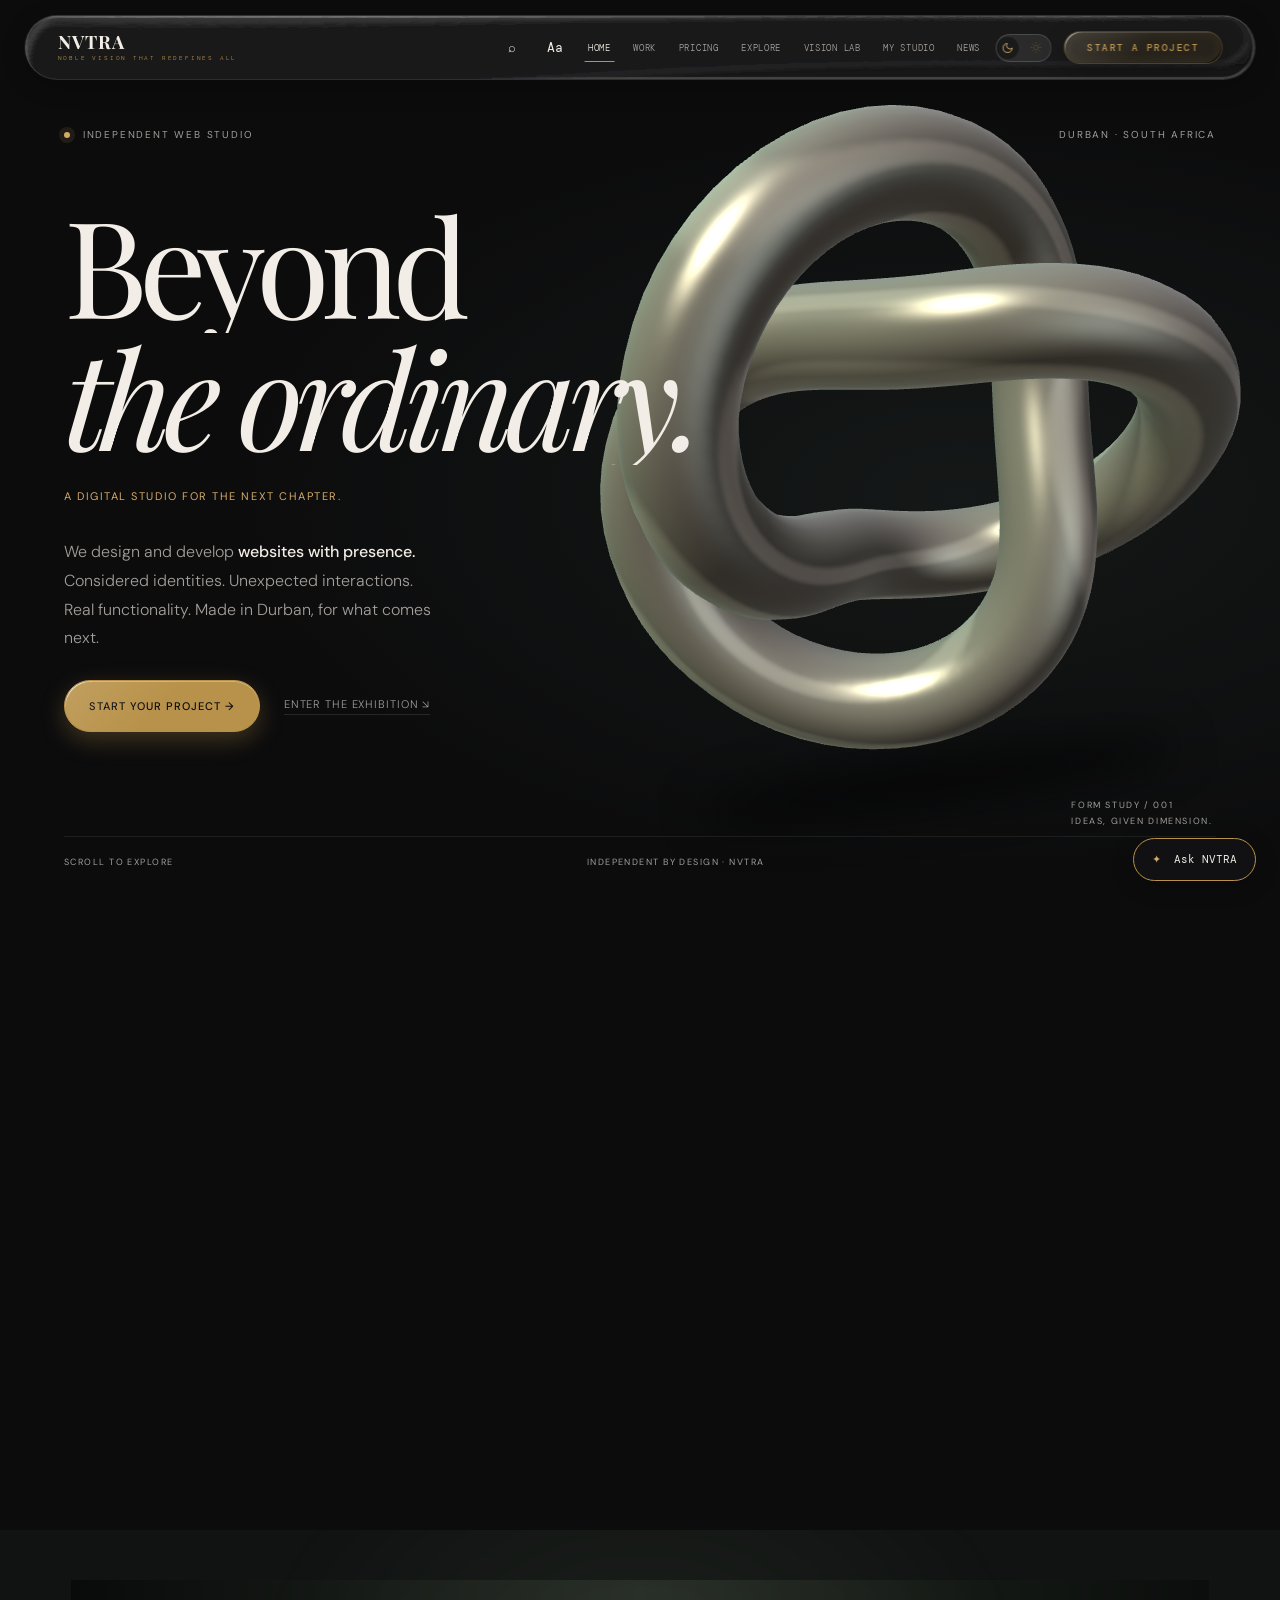
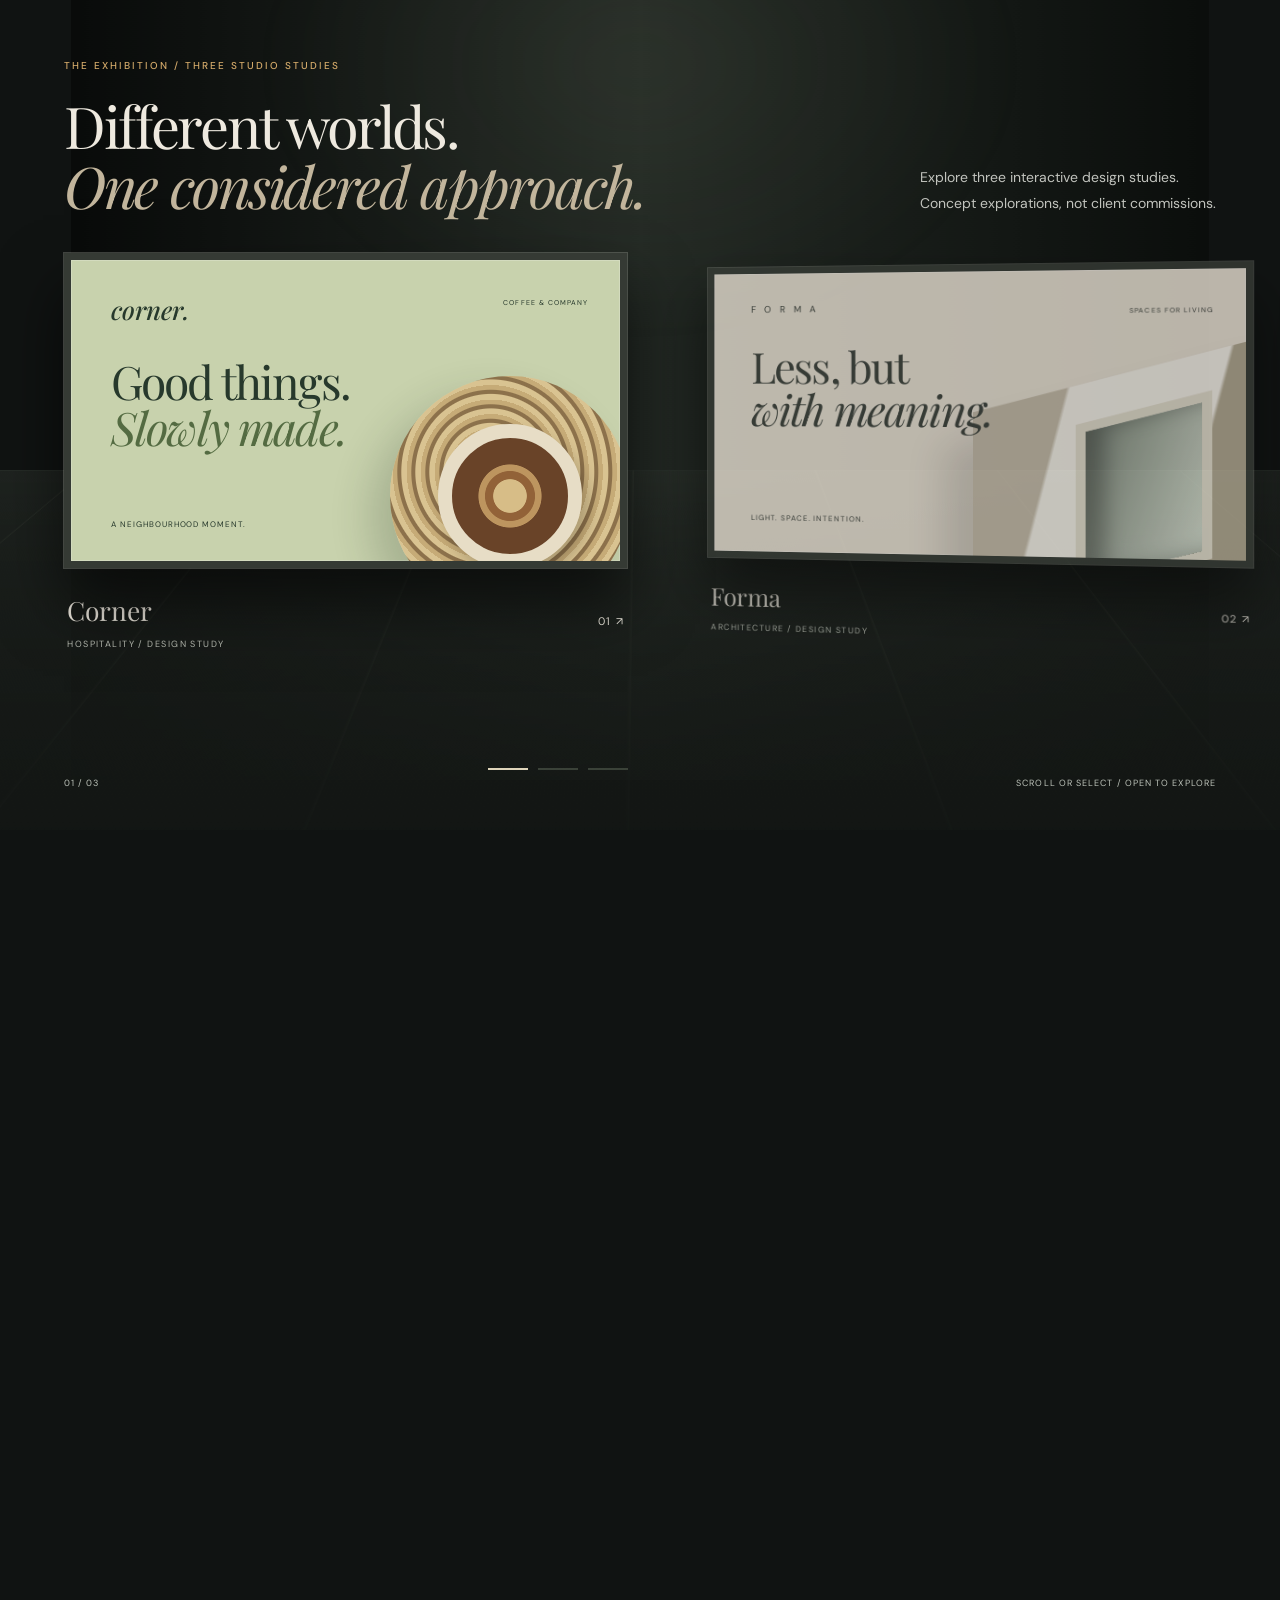
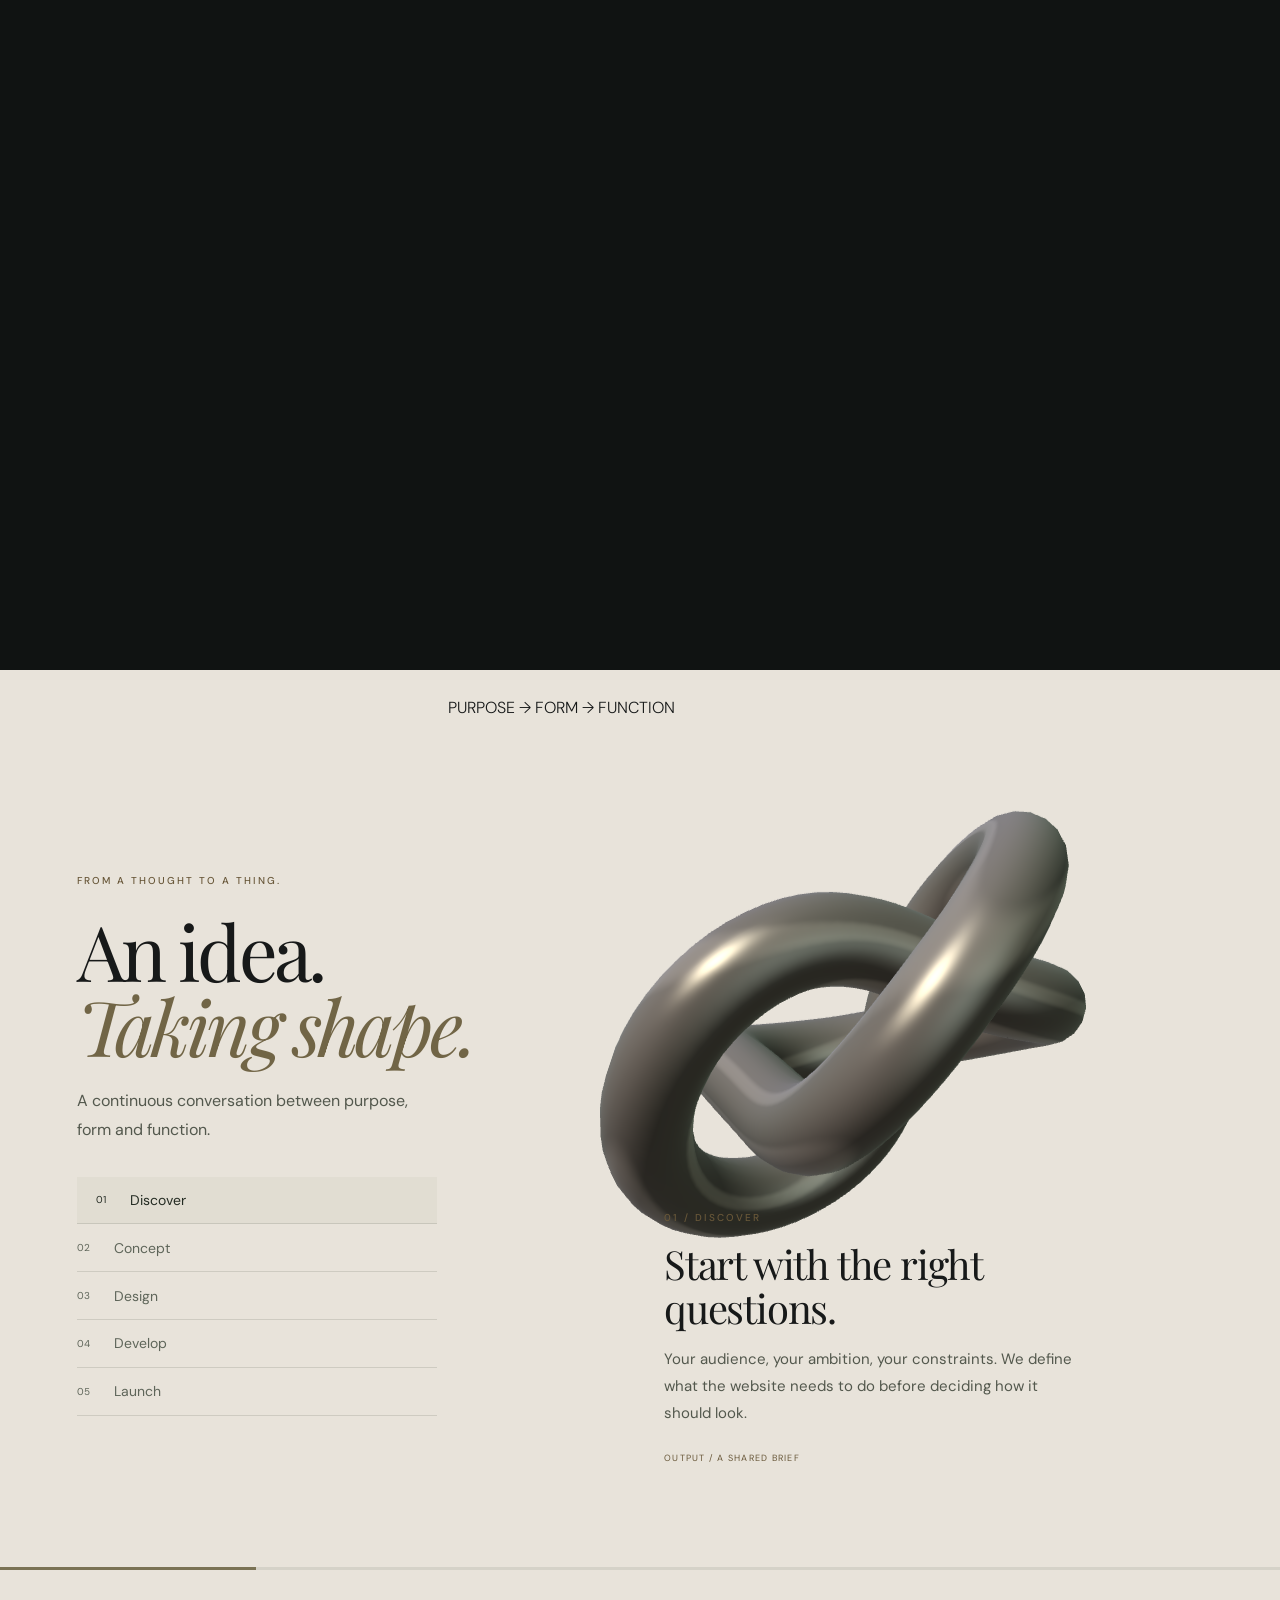
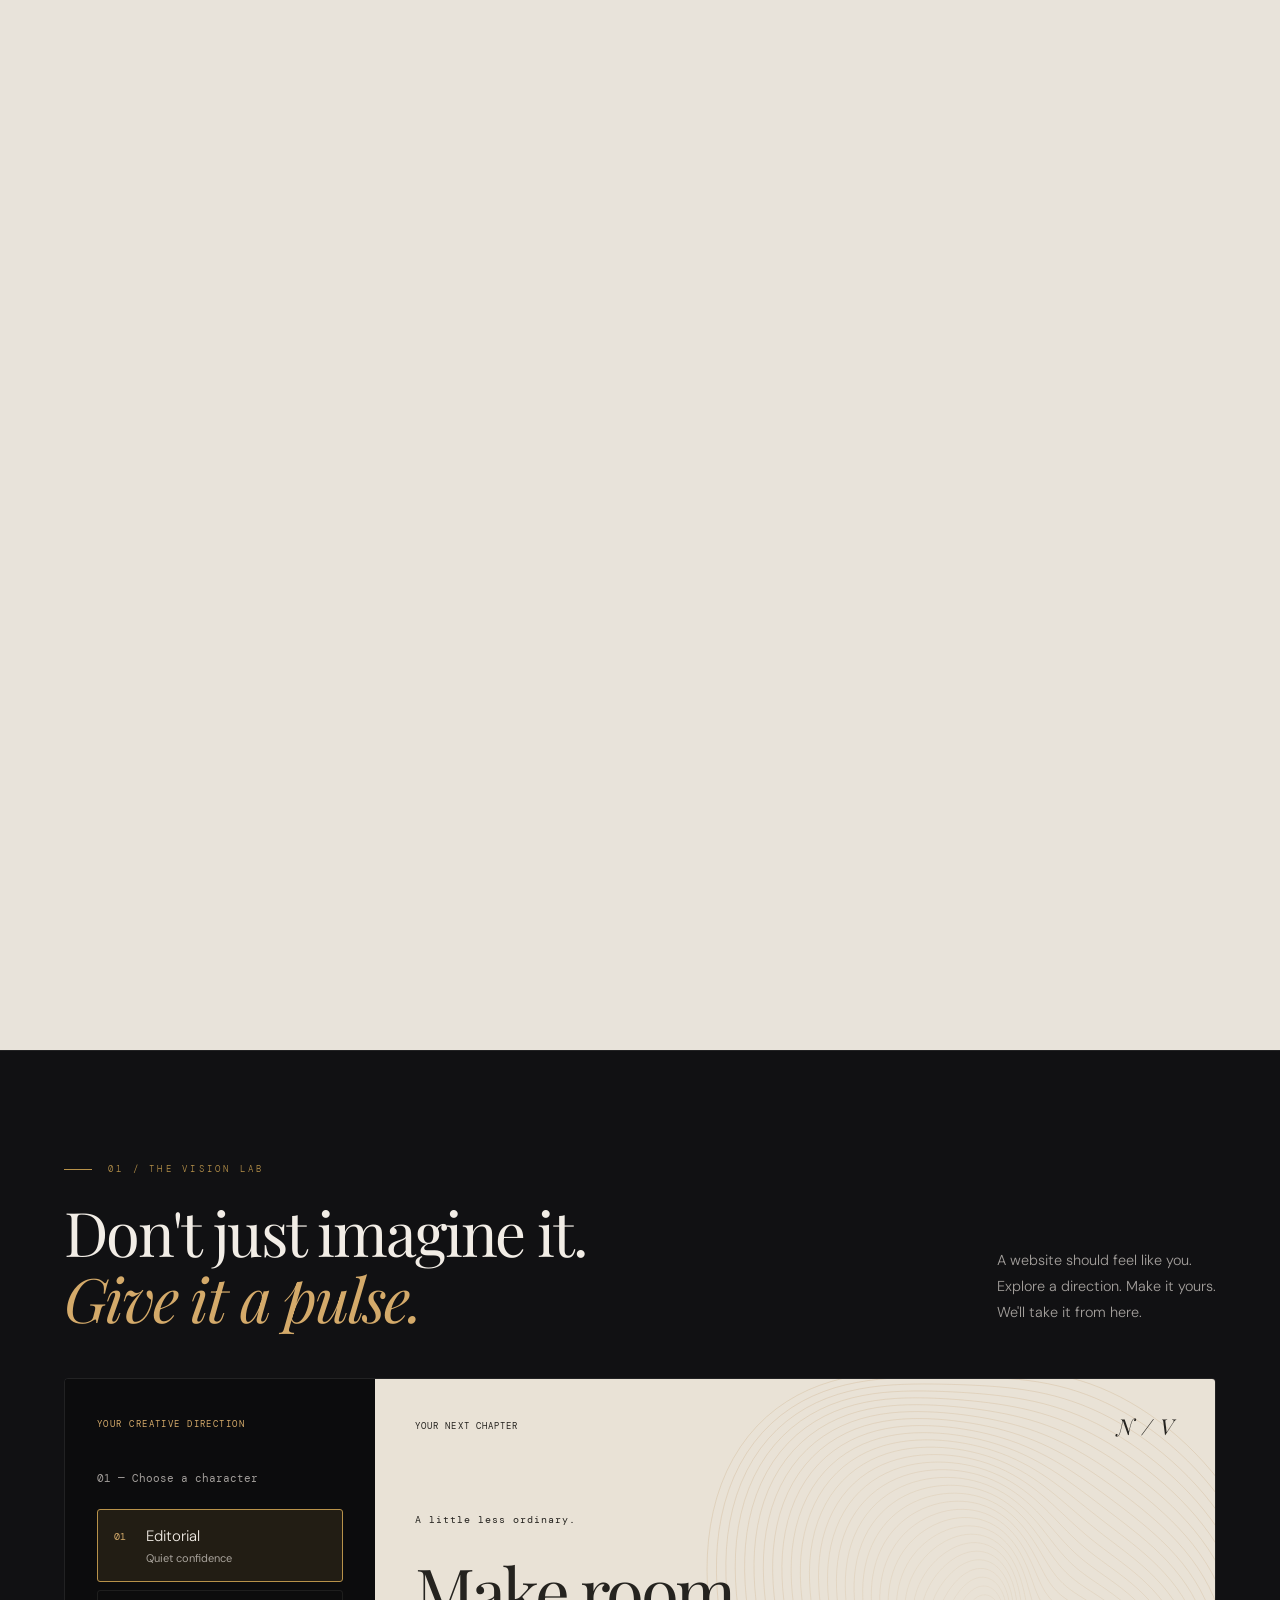
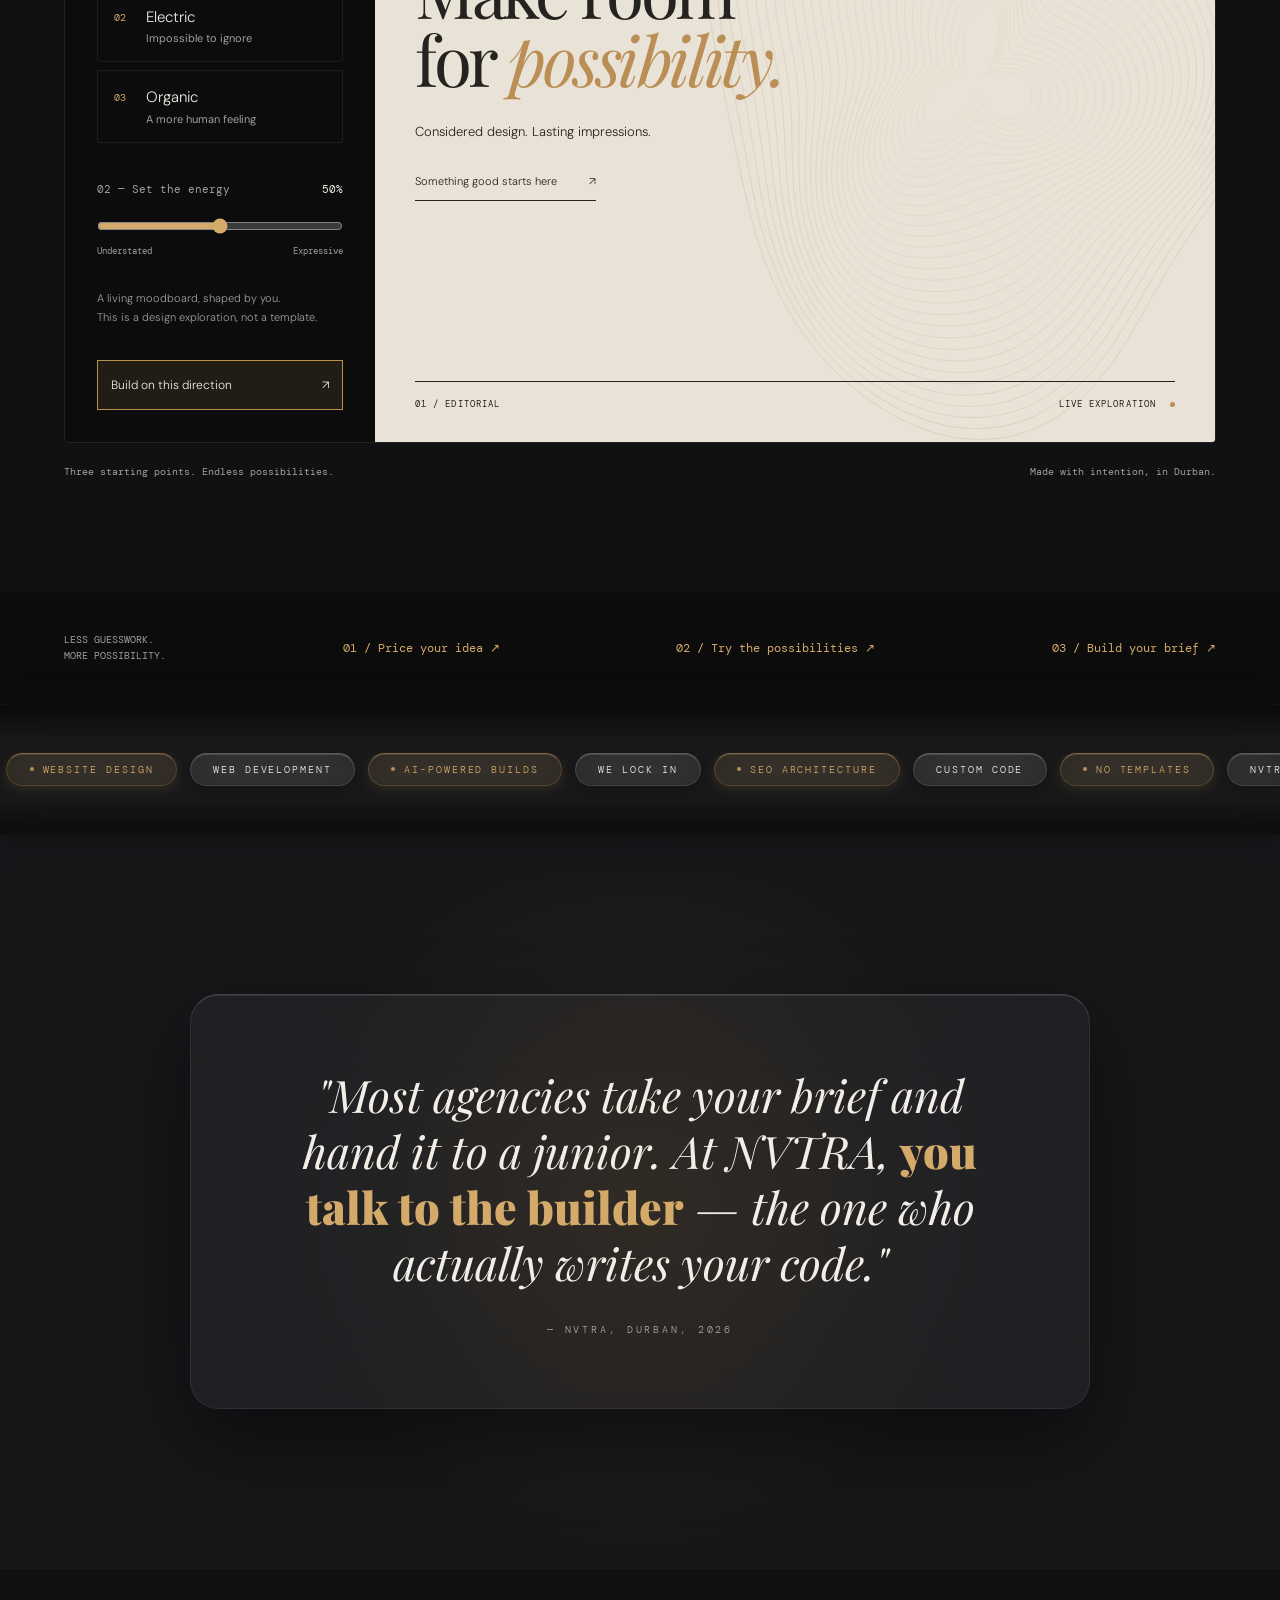
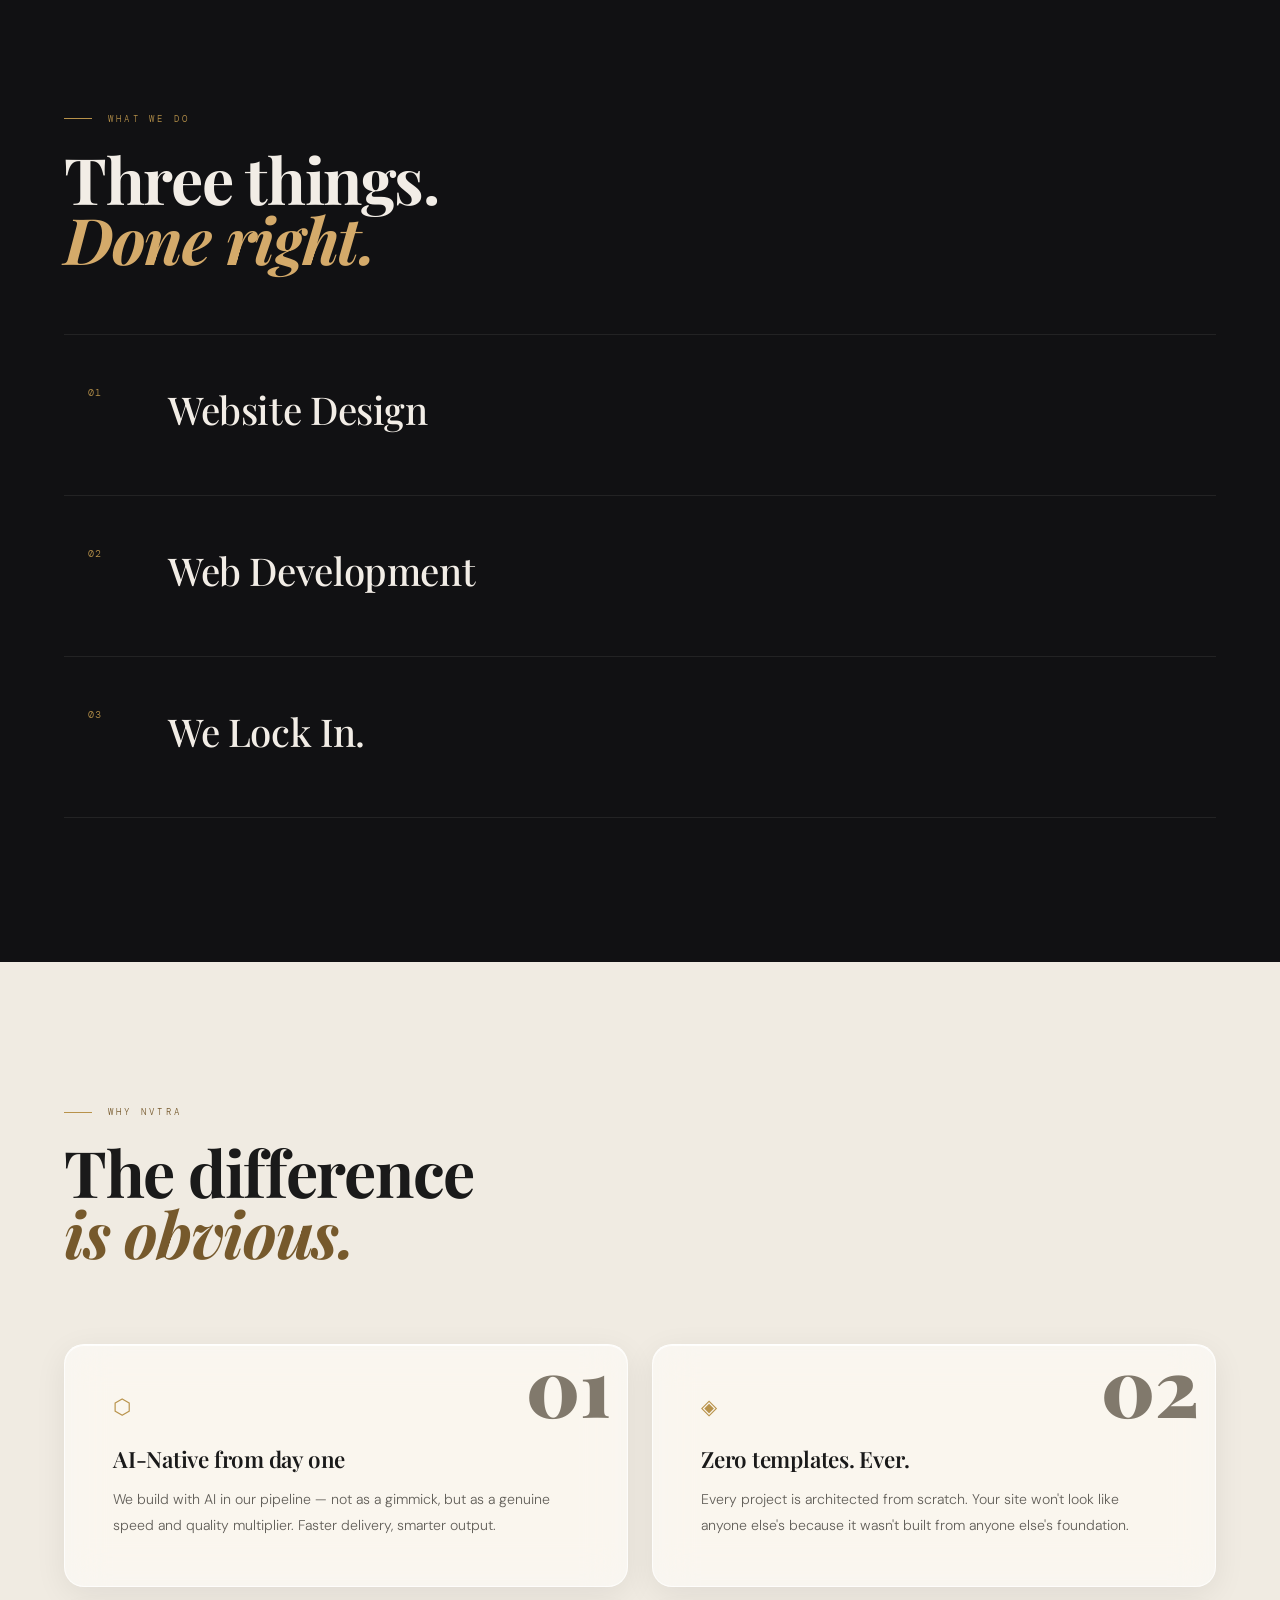
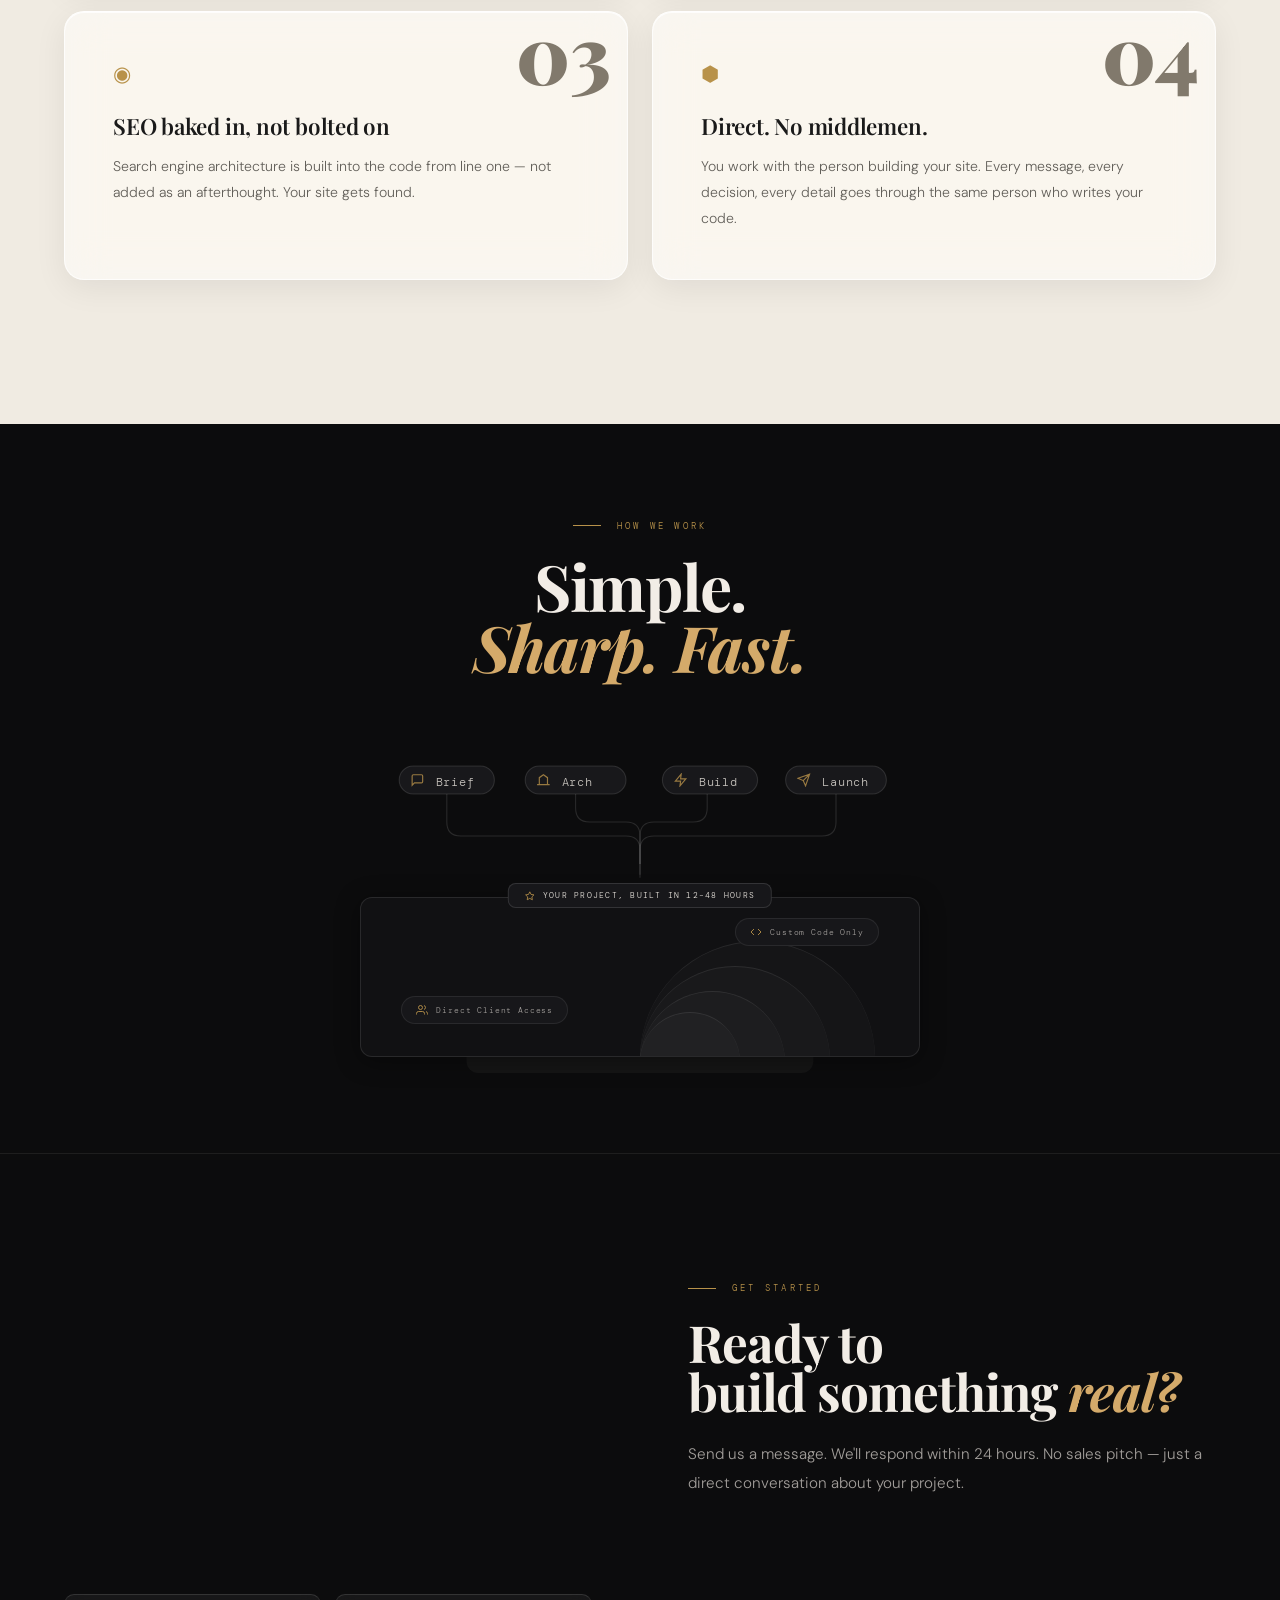
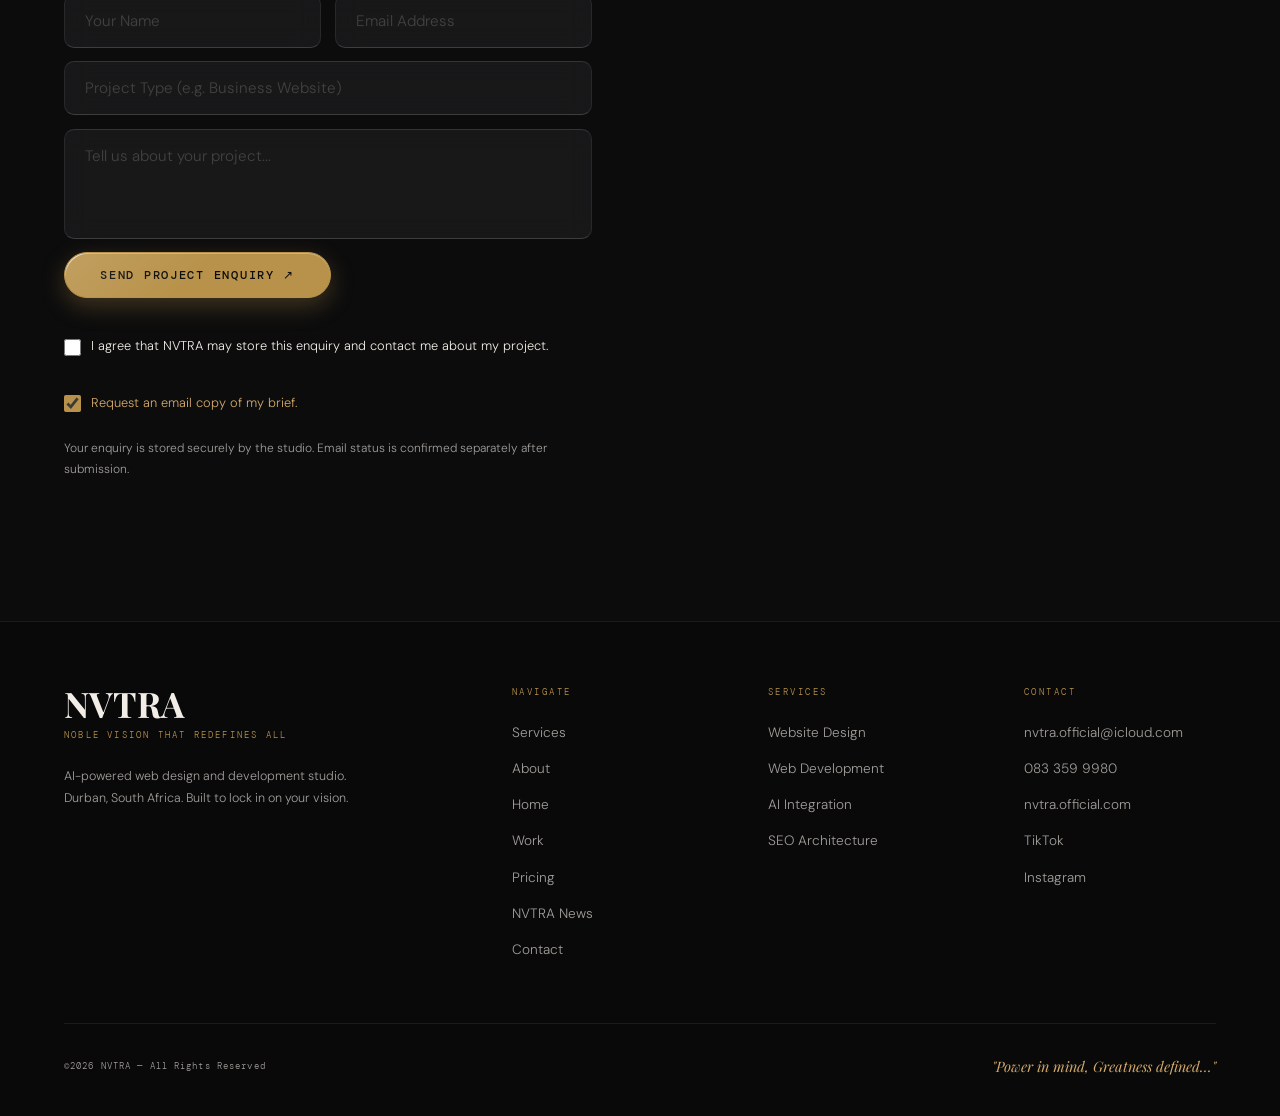
==== commit 640ddf2d: "Build NVTRA interactive studio platform and cinematic website" ====
--- a/index.html
+++ b/index.html
@@ -666,8 +666,13 @@
   .nav-links a:not(.nav-cta-wrap){display:none}
 }
 </style>
+<link rel="stylesheet" href="studio.css">
+<link rel="stylesheet" href="platform.css">
+<link rel="stylesheet" href="cinematic.css">
 </head>
 <body>
+<a class="skip-link" href="#page-home">Skip to content</a>
+<div class="reading-progress" aria-hidden="true"></div>
 
 <div id="c-dot"></div>
 <div id="c-ring"></div>
@@ -715,48 +720,87 @@
     <span class="nav-brand-sub">Noble Vision That Redefines All</span>
   </a>
   <div class="nav-right">
+    <button class="nav-tool" type="button" data-open="search-dialog" aria-label="Search NVTRA">⌕</button>
+    <button class="nav-tool" type="button" data-open="preferences-dialog" aria-label="Appearance and accessibility">Aa</button>
     <div class="nav-links">
       <a href="#" id="nl-home" class="active" onclick="go('home');return false;">Home</a>
       <a href="#" id="nl-work" onclick="go('portfolio');return false;">Work</a>
       <a href="#" id="nl-pricing" onclick="go('pricing');return false;">Pricing</a>
+      <a href="#tools" id="nl-tools" onclick="go('tools');return false;">Explore</a>
+      <a href="#lab" id="nl-lab" onclick="go('lab');return false;">Vision Lab</a>
+      <a href="#dashboard" id="nl-dashboard" onclick="go('dashboard');return false;">My studio</a>
       <a href="#" id="nl-news" onclick="go('news');return false;">News</a>
     </div>
     <!-- Theme Toggle -->
-    <div class="theme-toggle" id="theme-toggle" onclick="toggleTheme()" role="button" tabindex="0" aria-label="Toggle theme">
+    <button type="button" class="theme-toggle" id="theme-toggle" onclick="toggleTheme()" aria-label="Switch to light theme">
       <div class="theme-toggle-thumb" id="theme-thumb">
         <svg viewBox="0 0 24 24" fill="none" id="thumb-icon"><path d="M21 12.79A9 9 0 1 1 11.21 3 7 7 0 0 0 21 12.79z" stroke-linecap="round" stroke-linejoin="round"/></svg>
       </div>
       <div class="theme-toggle-bg-icon">
         <svg viewBox="0 0 24 24" fill="none"><circle cx="12" cy="12" r="5" stroke-linecap="round"/><line x1="12" y1="1" x2="12" y2="3" stroke-linecap="round"/><line x1="12" y1="21" x2="12" y2="23" stroke-linecap="round"/><line x1="4.22" y1="4.22" x2="5.64" y2="5.64" stroke-linecap="round"/><line x1="18.36" y1="18.36" x2="19.78" y2="19.78" stroke-linecap="round"/><line x1="1" y1="12" x2="3" y2="12" stroke-linecap="round"/><line x1="21" y1="12" x2="23" y2="12" stroke-linecap="round"/><line x1="4.22" y1="19.78" x2="5.64" y2="18.36" stroke-linecap="round"/><line x1="18.36" y1="5.64" x2="19.78" y2="4.22" stroke-linecap="round"/></svg>
       </div>
-    </div>
+    </button>
+    <button class="menu-toggle" type="button" aria-expanded="false" aria-controls="mobile-nav">Menu <span aria-hidden="true">＋</span></button>
     <a href="#" class="btn-glass" style="padding:.55rem 1.4rem;border-radius:999px;font-size:.62rem" onclick="go('contact');return false;">Start a Project</a>
   </div>
 </nav>
+<nav id="mobile-nav" aria-label="Mobile navigation" hidden><a href="#home">Home</a><a href="#portfolio">Work</a><a href="#pricing">Pricing</a><a href="#tools">Explore</a><a href="#lab">Vision Lab</a><a href="#dashboard">My studio</a><a href="#services">Services</a><a href="#about">About</a><a href="#news">News</a><a href="#contact">Start a project ↗</a></nav>
 
 <!-- ══════ HOME ══════ -->
 <div id="page-home" class="page on">
 
-  <section class="hero">
-    <canvas id="hero-canvas"></canvas>
+  <div class="hero-sequence"><section class="hero">
+    <div class="sculpture-stage"><div class="sculpture-fallback" aria-hidden="true"></div><canvas id="hero-canvas" class="sculpture-canvas" aria-hidden="true"></canvas><div class="sculpture-floor" aria-hidden="true"></div><span class="sculpture-caption">FORM STUDY / 001<br>IDEAS, GIVEN DIMENSION.</span></div>
+    <div class="hero-eyebrow"><span class="studio-signal" aria-hidden="true"></span> Independent web studio <span>Durban · South Africa</span></div>
     <div class="hero-bg-word">NVTRA</div>
     <div class="hero-content">
       <h1 class="hero-headline">
-        <span class="ln">We Build</span>
-        <span class="ln">What Others</span>
-        <span class="ln">Imitate.</span>
+        <span class="ln">Beyond</span>
+        <span class="ln">the ordinary.</span>
+        <span class="hero-title-note">A digital studio for the next chapter.</span>
       </h1>
       <div class="hero-bottom">
-        <p class="hero-desc">NVTRA is an <strong>AI-powered web studio</strong> built on one principle: lock in completely on what you actually need. No bloated agency, no recycled templates — just sharp, custom-coded websites that work.</p>
+        <p class="hero-desc">We design and develop <strong>websites with presence.</strong> Considered identities. Unexpected interactions. Real functionality. Made in Durban, for what comes next.</p>
         <div class="hero-cta-group">
+          <a href="#pricing" class="hero-estimate" onclick="go('pricing');return false;">Design / Development / Digital experiences</a>
           <a href="#" class="btn-glass btn-glass-solid" onclick="go('contact');return false;">Start Your Project →</a>
-          <a href="#" class="btn-ghost-link" onclick="document.getElementById('svc').scrollIntoView({behavior:'smooth'});return false;">See What We Do ↓</a>
+          <a href="#" class="btn-ghost-link" onclick="document.getElementById('home-exhibition').scrollIntoView({behavior:matchMedia('(prefers-reduced-motion: reduce)').matches?'instant':'smooth'});return false;">Enter the exhibition ↘</a>
         </div>
       </div>
     </div>
-    <div class="hero-scroll-line"></div>
+    <div class="hero-scroll-line"></div><div class="hero-scene-footer"><span>SCROLL TO EXPLORE</span><span>INDEPENDENT BY DESIGN · NVTRA</span><span>01 / 05</span></div>
+  </section></div>
+
+
+
+<section id="home-exhibition" class="exhibition-sequence" aria-labelledby="exhibition-title"><div class="exhibition-room"><header class="exhibition-heading"><div><span class="cinema-kicker">THE EXHIBITION / THREE STUDIO STUDIES</span><h2 id="exhibition-title">Different worlds.<br><em>One considered approach.</em></h2></div><p>Explore three interactive design studies.<br>Concept explorations, not client commissions.</p></header><div class="exhibition-architecture" aria-hidden="true"><div class="room-wall"></div><div class="room-floor"></div><div class="room-light"></div></div><div class="exhibition-track">
+<button class="exhibit-frame" data-study="corner" aria-label="Explore Corner café design study"><div class="exhibit-art art-corner"><span class="art-brand">corner.</span><span class="art-mini">COFFEE & COMPANY</span><strong>Good things.<br><em>Slowly made.</em></strong><span class="art-orb" aria-hidden="true"></span><small>A NEIGHBOURHOOD MOMENT.</small></div><span class="exhibit-meta"><span><b>Corner</b><small>HOSPITALITY / DESIGN STUDY</small></span><span>01 ↗</span></span></button>
+<button class="exhibit-frame" data-study="forma" aria-label="Explore Forma architecture design study"><div class="exhibit-art art-forma"><span class="art-brand">F O R M A</span><span class="art-mini">SPACES FOR LIVING</span><strong>Less, but<br><em>with meaning.</em></strong><span class="art-architecture" aria-hidden="true"></span><small>LIGHT. SPACE. INTENTION.</small></div><span class="exhibit-meta"><span><b>Forma</b><small>ARCHITECTURE / DESIGN STUDY</small></span><span>02 ↗</span></span></button>
+<button class="exhibit-frame" data-study="orbit" aria-label="Explore Orbit digital product design study"><div class="exhibit-art art-orbit"><span class="art-brand">ORBIT®</span><span class="art-mini">A LITTLE MORE POSSIBLE</span><strong>Outside<br>the <em>expected.</em></strong><span class="art-rings" aria-hidden="true"></span><small>DIGITAL PRODUCT / EXPLORATION</small></div><span class="exhibit-meta"><span><b>Orbit</b><small>DIGITAL PRODUCT / DESIGN STUDY</small></span><span>03 ↗</span></span></button>
+</div><div class="exhibition-bottom"><span class="exhibition-counter" aria-live="polite">01 / 03</span><div class="exhibition-dots" role="group" aria-label="Exhibition position"><button data-exhibit-index="0" aria-label="Show Corner study" aria-pressed="true"></button><button data-exhibit-index="1" aria-label="Show Forma study" aria-pressed="false"></button><button data-exhibit-index="2" aria-label="Show Orbit study" aria-pressed="false"></button></div><span>SCROLL OR SELECT / OPEN TO EXPLORE</span></div></div></section>
+<section class="process-scene" aria-labelledby="process-title"><div class="process-sticky"><div class="process-intro"><span class="cinema-kicker">FROM A THOUGHT TO A THING.</span><h2 id="process-title">An idea.<br><em>Taking shape.</em></h2><p>A continuous conversation between purpose, form and function.</p><nav class="process-scene-tabs" aria-label="Creative process stages"><button data-process-index="0" aria-pressed="true"><span>01</span>Discover</button><button data-process-index="1" aria-pressed="false"><span>02</span>Concept</button><button data-process-index="2" aria-pressed="false"><span>03</span>Design</button><button data-process-index="3" aria-pressed="false"><span>04</span>Develop</button><button data-process-index="4" aria-pressed="false"><span>05</span>Launch</button></nav></div><div class="process-object"><div class="sculpture-fallback" aria-hidden="true"></div><canvas id="process-canvas" class="sculpture-canvas" aria-hidden="true"></canvas><span class="process-coordinate">PURPOSE → FORM → FUNCTION</span></div><div class="process-scene-detail" aria-live="polite"><span class="cinema-kicker" id="process-index">01 / DISCOVER</span><h3 id="process-stage-title">Start with the right questions.</h3><p id="process-stage-copy">Your audience, your ambition, your constraints. We define what the website needs to do before deciding how it should look.</p><span id="process-deliverable">OUTPUT / A SHARED BRIEF</span></div><div class="process-line" aria-hidden="true"><span></span></div></div></section>
+
+  <section class="vision-lab" id="vision-lab" aria-labelledby="lab-title">
+    <div class="lab-heading"><div><div class="sec-label">01 / The Vision Lab</div><h2 id="lab-title">Don't just imagine it.<br><em>Give it a pulse.</em></h2></div><p>A website should feel like you.<br>Explore a direction. Make it yours.<br>We'll take it from here.</p></div>
+    <div class="lab-workbench">
+      <div class="lab-controls">
+        <span class="lab-caption">YOUR CREATIVE DIRECTION</span>
+        <fieldset class="direction-picker"><legend>01 — Choose a character</legend><button type="button" data-direction="editorial" aria-pressed="true"><span>01</span> Editorial <small>Quiet confidence</small></button><button type="button" data-direction="electric" aria-pressed="false"><span>02</span> Electric <small>Impossible to ignore</small></button><button type="button" data-direction="organic" aria-pressed="false"><span>03</span> Organic <small>A more human feeling</small></button></fieldset>
+        <label class="energy-label" for="energy">02 — Set the energy <output id="energy-value" for="energy">50%</output></label><input id="energy" type="range" min="0" max="100" value="50"><div class="range-labels"><span>Understated</span><span>Expressive</span></div>
+        <p class="lab-note">A living moodboard, shaped by you.<br>This is a design exploration, not a template.</p>
+        <button type="button" class="lab-send">Build on this direction <span aria-hidden="true">↗</span></button>
+      </div>
+      <div class="vision-preview" data-direction="editorial" role="group" aria-label="Live design exploration">
+        <canvas id="vision-field" aria-hidden="true"></canvas>
+        <div class="preview-top"><span>YOUR NEXT CHAPTER</span><span class="preview-mark" aria-hidden="true">N / V</span></div>
+        <div class="preview-copy"><span class="preview-kicker">A little less ordinary.</span><h3>Make room<br>for <em>possibility.</em></h3><p>Considered design. Lasting impressions.</p><span class="preview-link">Something good starts here <span>↗</span></span></div>
+        <div class="preview-bottom"><span id="direction-readout">01 / EDITORIAL</span><span>LIVE EXPLORATION <i aria-hidden="true"></i></span></div>
+      </div>
+    </div>
+    <p class="lab-footnote">Three starting points. Endless possibilities. <span>Made with intention, in Durban.</span></p>
   </section>
 
+  <section class="explore-strip" aria-label="Explore the studio"><span>LESS GUESSWORK.<br>MORE POSSIBILITY.</span><a href="#pricing" onclick="go('pricing');return false;">01 / Price your idea ↗</a><a href="#tools" onclick="go('tools');return false;">02 / Try the possibilities ↗</a><a href="#lab" onclick="go('lab');return false;">03 / Build your brief ↗</a></section>
   <!-- SCROLL TILT BANNER + MARQUEE -->
   <div class="scroll-tilt-wrap" id="scroll-tilt-wrap">
     <div class="scroll-tilt-card" id="scroll-tilt-card">
@@ -801,9 +845,9 @@
     <div class="pax services-pax" id="pax-svc"></div>
     <div class="rv"><div class="sec-label">What We Do</div><h2 class="sec-h">Three things.<br><em>Done right.</em></h2></div>
     <div class="service-rows">
-      <div class="service-row rv d1"><span class="service-num">01</span><div><div class="service-title">Website Design</div><div class="service-desc">Every pixel is intentional. We build identities that command attention — cohesive, distinctive, and built to convert visitors into clients. No generic layouts. No off-the-shelf anything.</div></div><span class="service-arrow">→</span></div>
-      <div class="service-row rv d2"><span class="service-num">02</span><div><div class="service-title">Web Development</div><div class="service-desc">Hand-coded, fast-loading, and built to rank. We write real code — not drag-and-drop. Your site will be mobile-first, SEO-ready, and built to actually perform under real-world conditions.</div></div><span class="service-arrow">→</span></div>
-      <div class="service-row rv d3"><span class="service-num">03</span><div><div class="service-title">We Lock In.</div><div class="service-desc">This isn't a slogan — it's how we operate. When NVTRA takes your project, it becomes the only thing that matters until it's done. Complete focus. Zero distractions. Exactly what most agencies can't offer.</div></div><span class="service-arrow">→</span></div>
+      <div class="service-row rv d1" role="link" tabindex="0" data-service-route="services"><span class="service-num">01</span><div><div class="service-title">Website Design</div><div class="service-desc">Every pixel is intentional. We build identities that command attention — cohesive, distinctive, and built to convert visitors into clients. No generic layouts. No off-the-shelf anything.</div></div><span class="service-arrow">→</span></div>
+      <div class="service-row rv d2" role="link" tabindex="0" data-service-route="services"><span class="service-num">02</span><div><div class="service-title">Web Development</div><div class="service-desc">Hand-coded, fast-loading, and built to rank. We write real code — not drag-and-drop. Your site will be mobile-first, SEO-ready, and built to actually perform under real-world conditions.</div></div><span class="service-arrow">→</span></div>
+      <div class="service-row rv d3" role="link" tabindex="0" data-service-route="about"><span class="service-num">03</span><div><div class="service-title">We Lock In.</div><div class="service-desc">This isn't a slogan — it's how we operate. When NVTRA takes your project, it becomes the only thing that matters until it's done. Complete focus. Zero distractions. Exactly what most agencies can't offer.</div></div><span class="service-arrow">→</span></div>
     </div>
   </section>
 
@@ -924,20 +968,21 @@
       <p class="sec-p" style="margin-top:1.5rem">Send us a message. We'll respond within 24 hours. No sales pitch — just a direct conversation about your project.</p>
     </div>
     <div class="rr">
-      <div class="contact-form-inline">
-        <div class="cf-row"><input class="cf-input" type="text" placeholder="Your Name"><input class="cf-input" type="email" placeholder="Email Address"></div>
-        <input class="cf-input" type="text" placeholder="Project Type (e.g. Business Website)">
-        <textarea class="cf-input cf-textarea" placeholder="Tell us about your project..."></textarea>
-        <button class="btn-glass btn-glass-solid" style="align-self:flex-start"><span>Send Message →</span></button>
-      </div>
+      <form class="contact-form-inline" id="home-project-form">
+        <div class="cf-row"><input class="cf-input" type="text" name="name" aria-label="Your name" autocomplete="name" required maxlength="100" placeholder="Your Name"><input class="cf-input" type="email" name="email" aria-label="Email address" autocomplete="email" required maxlength="254" placeholder="Email Address"></div>
+        <input class="cf-input" type="text" name="subject" aria-label="Project type" required maxlength="160" placeholder="Project Type (e.g. Business Website)">
+        <textarea class="cf-input cf-textarea" name="message" aria-label="Tell us about your project" required maxlength="4000" placeholder="Tell us about your project..."></textarea>
+        <button class="btn-glass btn-glass-solid" style="align-self:flex-start"><span>Send project enquiry ↗</span></button>
+        <div class="inquiry-context" aria-live="polite"></div><label class="check-label"><input type="checkbox" name="consent" required> I agree that NVTRA may store this enquiry and contact me about my project.</label><label class="check-label"><input type="checkbox" name="emailCopy" checked> Request an email copy of my brief.</label><p class="form-note">Your enquiry is stored securely by the studio. Email status is confirmed separately after submission.</p><p class="form-status" role="status"></p>
+      </form>
     </div>
   </div>
 
   <footer>
     <div class="footer-top">
       <div><div class="footer-brand-name">NVTRA</div><div class="footer-brand-tag">Noble Vision That Redefines All</div><p class="footer-brand-desc">AI-powered web design and development studio. Durban, South Africa. Built to lock in on your vision.</p></div>
-      <div class="footer-col"><div class="footer-col-title">Navigate</div><a href="#" onclick="go('home');return false;">Home</a><a href="#" onclick="go('portfolio');return false;">Work</a><a href="#" onclick="go('pricing');return false;">Pricing</a><a href="#" onclick="go('news');return false;">NVTRA News</a><a href="#" onclick="go('contact');return false;">Contact</a></div>
-      <div class="footer-col"><div class="footer-col-title">Services</div><span>Website Design</span><span>Web Development</span><span>AI Integration</span><span>SEO Architecture</span></div>
+      <div class="footer-col"><div class="footer-col-title">Navigate</div><a href="#services" onclick="go('services');return false;">Services</a><a href="#about" onclick="go('about');return false;">About</a><a href="#" onclick="go('home');return false;">Home</a><a href="#" onclick="go('portfolio');return false;">Work</a><a href="#" onclick="go('pricing');return false;">Pricing</a><a href="#" onclick="go('news');return false;">NVTRA News</a><a href="#" onclick="go('contact');return false;">Contact</a></div>
+      <div class="footer-col"><div class="footer-col-title">Services</div><a href="#services" onclick="go('services');return false;">Website Design</a><a href="#services" onclick="go('services');return false;">Web Development</a><a href="#services" onclick="go('services');return false;">AI Integration</a><a href="#services" onclick="go('services');return false;">SEO Architecture</a></div>
       <div class="footer-col"><div class="footer-col-title">Contact</div><a href="mailto:nvtra.official@icloud.com">nvtra.official@icloud.com</a><a href="tel:0833599980">083 359 9980</a><a href="#">nvtra.official.com</a><a href="#">TikTok</a><a href="#">Instagram</a></div>
     </div>
     <div class="footer-bottom"><span class="footer-copy">©2026 NVTRA — All Rights Reserved</span><span class="footer-quote">"Power in mind, Greatness defined…"</span></div>
@@ -952,113 +997,13 @@
     <div class="pricing-header rv">
       <div class="sec-label">Packages</div>
       <h1 class="sec-h">Transparent pricing.<br><em>Real value.</em></h1>
-      <p class="pricing-tagline">"Greatness in Mind. Power Defined." — Delivery: 12–48 hours on all packages</p>
-    </div>
-
-    <div class="pricing-grid">
-
-      <!-- BASIC -->
-      <div class="price-card rv d1">
-        <div class="price-badge">Starter</div>
-        <div class="price-name">Basic</div>
-        <div class="price-desc">Perfect for getting your first professional presence online, fast.</div>
-        <div class="price-amount">
-          <span class="price-currency">R</span>
-          <span class="price-number">499</span>
-        </div>
-        <div class="price-delivery">⚡ Delivery: 12 – 48 hours</div>
-        <div class="price-divider"></div>
-        <ul class="price-features">
-          <li>1-page website (Home, About, Pricing)</li>
-          <li>Mobile-friendly, responsive NVTRA design</li>
-          <li>NVTRA watermark in footer</li>
-        </ul>
-        <div class="price-addons">
-          <div class="price-addons-title">Add-Ons</div>
-          <ul>
-            <li>Remove NVTRA watermark — R99 once-off</li>
-            <li>Any Deluxe Executive feature — R99 each</li>
-            <li>Ongoing maintenance — R99/month</li>
-          </ul>
-        </div>
-        <a href="#" class="price-cta" onclick="go('contact');return false;">Get Started →</a>
-      </div>
-
-      <!-- STANDARD — featured -->
-      <div class="price-card featured rv d2">
-        <div class="price-trail"></div>
-        <div class="price-badge">Most Popular</div>
-        <div class="price-name">Standard</div>
-        <div class="price-desc">The go-to for growing businesses that need a full, polished multi-page site.</div>
-        <div class="price-amount">
-          <span class="price-currency">R</span>
-          <span class="price-number">1 499</span>
-        </div>
-        <div class="price-delivery">⚡ Delivery: 12 – 48 hours</div>
-        <div class="price-divider"></div>
-        <ul class="price-features">
-          <li>3–5 pages of your choice: Home, Services, Gallery/Portfolio, About/Our Story, Contact Form</li>
-          <li>1 free design revision</li>
-          <li>Up to 4 Deluxe Executive features included</li>
-          <li>R99 per additional feature</li>
-        </ul>
-        <div class="price-addons">
-          <div class="price-addons-title">Available Features (pick 4 free)</div>
-          <ul>
-            <li>Testimonials · Contact & Forms</li>
-            <li>Social Feed · Blog / Portfolio</li>
-            <li>Booking System · Product Catalog</li>
-            <li>FAQ/Accordion · Gallery · Newsletter</li>
-          </ul>
-        </div>
-        <a href="#" class="price-cta solid" onclick="go('contact');return false;">Start Your Project →</a>
-      </div>
-
-      <!-- DELUXE EXECUTIVE -->
-      <div class="price-card rv d3">
-        <div class="price-badge new">Full Power</div>
-        <div class="price-name">Deluxe Executive</div>
-        <div class="price-desc">End-to-end. Up to 100 pages. Every feature. Priority support. Nothing held back.</div>
-        <div class="price-amount">
-          <span class="price-currency">R</span>
-          <span class="price-number">2 400</span>
-        </div>
-        <div class="price-delivery">⚡ Delivery: 12 – 48 hours</div>
-        <div class="price-divider"></div>
-        <ul class="price-features">
-          <li>5 – 100 pages, fully custom</li>
-          <li>All Standard features included</li>
-          <li>Priority support & unlimited revisions</li>
-          <li>Every Deluxe Executive feature unlocked</li>
-          <li>Maintenance — R99/month</li>
-        </ul>
-        <div class="price-chips">
-          <span class="price-chip">Testimonials</span>
-          <span class="price-chip">Contact & Forms</span>
-          <span class="price-chip">Social Feed</span>
-          <span class="price-chip">Custom Sections</span>
-          <span class="price-chip">Blog / Portfolio</span>
-          <span class="price-chip">Digital Downloads</span>
-          <span class="price-chip">Image & Video Grid</span>
-          <span class="price-chip">Booking System</span>
-          <span class="price-chip">Product Catalog</span>
-          <span class="price-chip">Pricing Tables</span>
-          <span class="price-chip">Newsletter</span>
-          <span class="price-chip">FAQ / Accordion</span>
-          <span class="price-chip">Infographics</span>
-          <span class="price-chip">Banner Slider</span>
-          <span class="price-chip">Gallery</span>
-          <span class="price-chip">Embedded Media</span>
-          <span class="price-chip">Client Reviews</span>
-          <span class="price-chip">Map Integration</span>
-        </div>
-        <a href="#" class="price-cta" onclick="go('contact');return false;">Go Deluxe →</a>
-      </div>
-
-    </div>
-
+      <p class="pricing-tagline">Your ambition. Your scope. A clearer starting point. Final price and delivery are confirmed after review.</p>
+    </div>
+
+    <div id="cost-estimator" class="platform-loading" role="status">Loading the studio pricing model…</div>
+    <section class="package-reference"><h2>What's behind the numbers.</h2><p>Published packages, side by side. Expand a package for its scope.</p><div id="package-comparison"></div></section>
     <!-- MAINTENANCE TABLE -->
-    <div class="maint-section rv">
+    <div class="maint-section">
       <h2 class="maint-title">What Maintenance Covers</h2>
       <p class="maint-sub">R99/month — available on any package</p>
       <table class="maint-table">
@@ -1079,8 +1024,8 @@
   <footer>
     <div class="footer-top">
       <div><div class="footer-brand-name">NVTRA</div><div class="footer-brand-tag">Noble Vision That Redefines All</div><p class="footer-brand-desc">AI-powered web design and development studio. Durban, South Africa.</p></div>
-      <div class="footer-col"><div class="footer-col-title">Navigate</div><a href="#" onclick="go('home');return false;">Home</a><a href="#" onclick="go('portfolio');return false;">Work</a><a href="#" onclick="go('pricing');return false;">Pricing</a><a href="#" onclick="go('news');return false;">News</a><a href="#" onclick="go('contact');return false;">Contact</a></div>
-      <div class="footer-col"><div class="footer-col-title">Services</div><span>Website Design</span><span>Web Development</span><span>AI Integration</span><span>SEO Architecture</span></div>
+      <div class="footer-col"><div class="footer-col-title">Navigate</div><a href="#services" onclick="go('services');return false;">Services</a><a href="#about" onclick="go('about');return false;">About</a><a href="#" onclick="go('home');return false;">Home</a><a href="#" onclick="go('portfolio');return false;">Work</a><a href="#" onclick="go('pricing');return false;">Pricing</a><a href="#" onclick="go('news');return false;">News</a><a href="#" onclick="go('contact');return false;">Contact</a></div>
+      <div class="footer-col"><div class="footer-col-title">Services</div><a href="#services" onclick="go('services');return false;">Website Design</a><a href="#services" onclick="go('services');return false;">Web Development</a><a href="#services" onclick="go('services');return false;">AI Integration</a><a href="#services" onclick="go('services');return false;">SEO Architecture</a></div>
       <div class="footer-col"><div class="footer-col-title">Contact</div><a href="mailto:nvtra.official@icloud.com">nvtra.official@icloud.com</a><a href="tel:0833599980">083 359 9980</a><a href="#">nvtra.official.com</a></div>
     </div>
     <div class="footer-bottom"><span class="footer-copy">©2026 NVTRA — All Rights Reserved</span><span class="footer-quote">"Power in mind, Greatness defined…"</span></div>
@@ -1094,10 +1039,10 @@
     <div class="port-hero-content">
       <div class="sec-label" style="color:var(--gold)">Our Work</div>
       <h1 class="port-title">Selected<br><em>Projects</em></h1>
-      <div class="port-soon">Coming Soon — Portfolio In Progress</div>
+      <div class="port-soon">Independent work. Published with permission.</div>
     </div>
   </section>
-  <footer><div class="footer-top"><div><div class="footer-brand-name">NVTRA</div><div class="footer-brand-tag">Noble Vision That Redefines All</div><p class="footer-brand-desc">AI-powered web design and development studio.</p></div><div class="footer-col"><div class="footer-col-title">Navigate</div><a href="#" onclick="go('home');return false;">Home</a><a href="#" onclick="go('portfolio');return false;">Work</a><a href="#" onclick="go('news');return false;">News</a><a href="#" onclick="go('contact');return false;">Contact</a></div><div class="footer-col"><div class="footer-col-title">Services</div><span>Website Design</span><span>Web Development</span><span>AI Integration</span><span>SEO Architecture</span></div><div class="footer-col"><div class="footer-col-title">Contact</div><a href="mailto:nvtra.official@icloud.com">nvtra.official@icloud.com</a><a href="tel:0833599980">083 359 9980</a></div></div><div class="footer-bottom"><span class="footer-copy">©2026 NVTRA — All Rights Reserved</span><span class="footer-quote">"Power in mind, Greatness defined…"</span></div></footer>
+  <section class="platform-page portfolio-catalogue" style="padding-top:2rem"><div id="portfolio-filters" class="segmented" aria-label="Project category"></div><div id="public-projects"></div><div class="work-study-intro"><span class="cinema-kicker">EXPLORE THE CRAFT</span><h2>Inside the studio.</h2><p>Interactive concept studies. Select one to inspect its structure and design decisions.</p><div class="work-study-links"><button data-study="corner">01 / Corner <span>Hospitality ↗</span></button><button data-study="forma">02 / Forma <span>Architecture ↗</span></button><button data-study="orbit">03 / Orbit <span>Digital product ↗</span></button></div></div><p class="microcopy">Only projects deliberately published by the studio appear here. Private client work stays private.</p><button class="action secondary" onclick="go('tools')">Try the redesign simulator ↗</button></section><footer><div class="footer-top"><div><div class="footer-brand-name">NVTRA</div><div class="footer-brand-tag">Noble Vision That Redefines All</div><p class="footer-brand-desc">AI-powered web design and development studio.</p></div><div class="footer-col"><div class="footer-col-title">Navigate</div><a href="#services" onclick="go('services');return false;">Services</a><a href="#about" onclick="go('about');return false;">About</a><a href="#" onclick="go('home');return false;">Home</a><a href="#" onclick="go('portfolio');return false;">Work</a><a href="#" onclick="go('news');return false;">News</a><a href="#" onclick="go('contact');return false;">Contact</a></div><div class="footer-col"><div class="footer-col-title">Services</div><a href="#services" onclick="go('services');return false;">Website Design</a><a href="#services" onclick="go('services');return false;">Web Development</a><a href="#services" onclick="go('services');return false;">AI Integration</a><a href="#services" onclick="go('services');return false;">SEO Architecture</a></div><div class="footer-col"><div class="footer-col-title">Contact</div><a href="mailto:nvtra.official@icloud.com">nvtra.official@icloud.com</a><a href="tel:0833599980">083 359 9980</a></div></div><div class="footer-bottom"><span class="footer-copy">©2026 NVTRA — All Rights Reserved</span><span class="footer-quote">"Power in mind, Greatness defined…"</span></div></footer>
 </div>
 
 <!-- ══════ NEWS ══════ -->
@@ -1107,16 +1052,11 @@
     <div class="news-content">
       <div class="sec-label" style="color:var(--gold);margin-bottom:1.5rem">Newsletter</div>
       <h1 class="news-title">NVTRA<br><em>News</em></h1>
-      <p class="news-sub">Monthly updates from the studio — launches, insights, and what we're building. No spam. Ever.</p>
-      <div class="news-form-v">
-        <input type="text" placeholder="Full Name">
-        <input type="email" placeholder="Email Address">
-        <div class="captcha-row" onclick="this.querySelector('.cap-box').classList.toggle('ticked')"><div class="cap-box"></div><span>I am human</span></div>
-        <button class="btn-glass" style="align-self:flex-start"><span>Subscribe →</span></button>
-      </div>
+      <p class="news-sub">Verified studio updates, published projects and practical notes on building a better website.</p>
+      <a class="btn-glass" href="#about" onclick="go('about');return false;">Meet the studio →</a>
     </div>
   </section>
-  <footer><div class="footer-top"><div><div class="footer-brand-name">NVTRA</div><div class="footer-brand-tag">Noble Vision That Redefines All</div><p class="footer-brand-desc">AI-powered web design and development studio.</p></div><div class="footer-col"><div class="footer-col-title">Navigate</div><a href="#" onclick="go('home');return false;">Home</a><a href="#" onclick="go('portfolio');return false;">Work</a><a href="#" onclick="go('news');return false;">News</a><a href="#" onclick="go('contact');return false;">Contact</a></div><div class="footer-col"><div class="footer-col-title">Services</div><span>Website Design</span><span>Web Development</span><span>AI Integration</span><span>SEO Architecture</span></div><div class="footer-col"><div class="footer-col-title">Contact</div><a href="mailto:nvtra.official@icloud.com">nvtra.official@icloud.com</a><a href="tel:0833599980">083 359 9980</a></div></div><div class="footer-bottom"><span class="footer-copy">©2026 NVTRA — All Rights Reserved</span><span class="footer-quote">"Power in mind, Greatness defined…"</span></div></footer>
+  <footer><div class="footer-top"><div><div class="footer-brand-name">NVTRA</div><div class="footer-brand-tag">Noble Vision That Redefines All</div><p class="footer-brand-desc">AI-powered web design and development studio.</p></div><div class="footer-col"><div class="footer-col-title">Navigate</div><a href="#services" onclick="go('services');return false;">Services</a><a href="#about" onclick="go('about');return false;">About</a><a href="#" onclick="go('home');return false;">Home</a><a href="#" onclick="go('portfolio');return false;">Work</a><a href="#" onclick="go('news');return false;">News</a><a href="#" onclick="go('contact');return false;">Contact</a></div><div class="footer-col"><div class="footer-col-title">Services</div><a href="#services" onclick="go('services');return false;">Website Design</a><a href="#services" onclick="go('services');return false;">Web Development</a><a href="#services" onclick="go('services');return false;">AI Integration</a><a href="#services" onclick="go('services');return false;">SEO Architecture</a></div><div class="footer-col"><div class="footer-col-title">Contact</div><a href="mailto:nvtra.official@icloud.com">nvtra.official@icloud.com</a><a href="tel:0833599980">083 359 9980</a></div></div><div class="footer-bottom"><span class="footer-copy">©2026 NVTRA — All Rights Reserved</span><span class="footer-quote">"Power in mind, Greatness defined…"</span></div></footer>
 </div>
 
 <!-- ══════ CONTACT ══════ -->
@@ -1133,40 +1073,58 @@
       </div>
     </div>
     <div>
-      <div class="contact-form-inline">
-        <div class="cf-row"><input class="cf-input" type="text" placeholder="Your Name"><input class="cf-input" type="email" placeholder="Email Address"></div>
-        <input class="cf-input" type="text" placeholder="Subject">
-        <textarea class="cf-input cf-textarea" placeholder="Tell us about your project..."></textarea>
-        <button class="btn-glass btn-glass-solid" style="align-self:flex-start"><span>Send Message →</span></button>
-      </div>
+      <form class="contact-form-inline" id="project-form">
+        <div class="cf-row"><input class="cf-input" type="text" name="name" aria-label="Your name" autocomplete="name" required maxlength="100" placeholder="Your Name"><input class="cf-input" type="email" name="email" aria-label="Email address" autocomplete="email" required maxlength="254" placeholder="Email Address"></div>
+        <input class="cf-input" type="text" name="subject" aria-label="Subject" required maxlength="160" placeholder="Subject">
+        <textarea class="cf-input cf-textarea" name="message" aria-label="Tell us about your project" required maxlength="4000" placeholder="Tell us about your project..."></textarea>
+        <button class="btn-glass btn-glass-solid" style="align-self:flex-start"><span>Send project enquiry ↗</span></button>
+        <div class="inquiry-context" aria-live="polite"></div><label class="check-label"><input type="checkbox" name="consent" required> I agree that NVTRA may store this enquiry and contact me about my project.</label><label class="check-label"><input type="checkbox" name="emailCopy" checked> Request an email copy of my brief.</label><p class="form-note">Your enquiry is stored securely by the studio. Email status is confirmed separately after submission.</p><p class="form-status" role="status"></p>
+      </form>
     </div>
   </div>
-  <footer><div class="footer-top"><div><div class="footer-brand-name">NVTRA</div><div class="footer-brand-tag">Noble Vision That Redefines All</div><p class="footer-brand-desc">AI-powered web design and development studio.</p></div><div class="footer-col"><div class="footer-col-title">Navigate</div><a href="#" onclick="go('home');return false;">Home</a><a href="#" onclick="go('portfolio');return false;">Work</a><a href="#" onclick="go('news');return false;">News</a><a href="#" onclick="go('contact');return false;">Contact</a></div><div class="footer-col"><div class="footer-col-title">Services</div><span>Website Design</span><span>Web Development</span><span>AI Integration</span><span>SEO Architecture</span></div><div class="footer-col"><div class="footer-col-title">Contact</div><a href="mailto:nvtra.official@icloud.com">nvtra.official@icloud.com</a><a href="tel:0833599980">083 359 9980</a></div></div><div class="footer-bottom"><span class="footer-copy">©2026 NVTRA — All Rights Reserved</span><span class="footer-quote">"Power in mind, Greatness defined…"</span></div></footer>
+  <footer><div class="footer-top"><div><div class="footer-brand-name">NVTRA</div><div class="footer-brand-tag">Noble Vision That Redefines All</div><p class="footer-brand-desc">AI-powered web design and development studio.</p></div><div class="footer-col"><div class="footer-col-title">Navigate</div><a href="#services" onclick="go('services');return false;">Services</a><a href="#about" onclick="go('about');return false;">About</a><a href="#" onclick="go('home');return false;">Home</a><a href="#" onclick="go('portfolio');return false;">Work</a><a href="#" onclick="go('news');return false;">News</a><a href="#" onclick="go('contact');return false;">Contact</a></div><div class="footer-col"><div class="footer-col-title">Services</div><a href="#services" onclick="go('services');return false;">Website Design</a><a href="#services" onclick="go('services');return false;">Web Development</a><a href="#services" onclick="go('services');return false;">AI Integration</a><a href="#services" onclick="go('services');return false;">SEO Architecture</a></div><div class="footer-col"><div class="footer-col-title">Contact</div><a href="mailto:nvtra.official@icloud.com">nvtra.official@icloud.com</a><a href="tel:0833599980">083 359 9980</a></div></div><div class="footer-bottom"><span class="footer-copy">©2026 NVTRA — All Rights Reserved</span><span class="footer-quote">"Power in mind, Greatness defined…"</span></div></footer>
 </div>
 
+
+<div id="page-tools" class="page"><main class="platform-page">
+  <header class="platform-heading"><span class="sec-label">THE INTERACTION ATELIER</span><h1>Try the<br><em>possibilities.</em></h1><p>Less telling. More doing. Explore what a considered website can become.</p></header>
+  <nav class="section-jumps" aria-label="Explore tools"><a href="#transformation">01 / Transform</a><a href="#health-check">02 / Diagnose</a><a href="#playground">03 / Play</a><a href="#meeting">04 / Meet</a></nav>
+  <section class="tool-section" id="transformation"><div class="section-intro"><span class="sec-label">01 / TRANSFORMATION STUDIO</span><h2>Same business.<br><em>Different feeling.</em></h2><p>An illustrative redesign of a fictional neighbourhood café. Drag the divider to reveal a direction. These are demonstrations, not claimed client results.</p></div>
+    <div class="segmented" role="group" aria-label="Redesign approach"><button data-approach="minimal" aria-pressed="false">Minimal</button><button data-approach="premium" aria-pressed="true">Premium</button><button data-approach="bold" aria-pressed="false">Bold</button></div>
+    <div class="comparison-stage" data-approach="premium"><div class="cafe-before"><div class="old-nav">WELCOME TO CORNER CAFÉ!!</div><div class="old-links">Home | About | Menu | Contact</div><h3>Fresh coffee.<br>Great food.</h3><div class="old-cup">☕</div><p>We are open daily! Come visit us for breakfast and lunch.</p><span class="old-button">VIEW OUR MENU</span><small>Example legacy design</small></div><div class="cafe-after"><div class="cafe-nav"><b>corner.</b><span>COFFEE & COMPANY / DURBAN</span></div><div class="cafe-art" aria-hidden="true"><span></span></div><div class="cafe-copy"><span>YOUR DAILY PAUSE.</span><h3>Good mornings.<br><em>Better company.</em></h3><p>Slow-roasted coffee. Something freshly baked.<br>A little corner to call your own.</p><span class="cafe-cta">Find your favourite ↗</span></div><div class="cafe-bottom"><span>BREWED WITH CARE</span><span>EST. FOR THIS DEMO</span></div></div><div class="comparison-divider" aria-hidden="true"><span>↔</span></div><input id="comparison-slider" type="range" min="0" max="100" value="50" aria-label="Reveal redesigned website" aria-valuetext="50 percent redesigned"><span class="compare-label before-label">BEFORE / DEMO</span><span class="compare-label after-label">AFTER / DEMO</span></div>
+    <p class="microcopy">Use your arrow keys for precise comparison. All approaches are illustrative.</p>
+  </section>
+  <section class="tool-section health-section" id="health-check"><div class="section-intro"><span class="sec-label">02 / WEBSITE HEALTH CHECK</span><h2>Know where<br><em>you stand.</em></h2><p>A real mobile Lighthouse audit through Google PageSpeed Insights. Measured scores, practical opportunities, no fabricated results.</p></div><div class="tool-panel"><form id="health-form"><label for="health-url">Your public website address</label><div class="input-action"><input id="health-url" name="url" type="url" placeholder="https://yourbusiness.co.za" required maxlength="2000"><button class="action" type="submit">Run health check ↗</button></div><p class="microcopy">Your URL is sent to Google for analysis. Runs can take up to 65 seconds. Do not include private or sensitive query parameters.</p></form><div id="health-results" aria-live="polite"><p class="empty-state">Your results will appear here after a completed measurement.</p></div></div></section>
+  <section class="tool-section" id="playground"><div class="section-intro"><span class="sec-label">03 / FEATURE PLAYGROUND</span><h2>Small interactions.<br><em>Big possibilities.</em></h2></div><div class="playground-grid"><article class="tool-panel"><span class="demo-tag">SANDBOX / NO REAL RESERVATION</span><h3>A booking flow.</h3><p>Try choosing an appointment time.</p><div class="demo-slots" role="group" aria-label="Demo appointment times"><button>09:00</button><button>11:30</button><button>14:00</button></div><button id="demo-book" class="action" disabled>Choose a demo time</button><p id="demo-book-status" role="status"></p></article><article class="tool-panel"><span class="demo-tag">SANDBOX / YOUR INPUTS, NOT ANALYTICS</span><h3>A responsive dashboard.</h3><label for="demo-visits">Monthly visitors <output id="demo-visits-value">1,000</output></label><input id="demo-visits" type="range" min="100" max="10000" value="1000" step="100"><label for="demo-rate">Enquiry rate <output id="demo-rate-value">3%</output></label><input id="demo-rate" type="range" min="1" max="10" value="3"><div class="demo-metric"><output id="demo-enquiries">30</output><span>hypothetical enquiries</span></div><div class="demo-bar"><span></span></div></article><article class="tool-panel"><span class="demo-tag">INTERACTION / MOTION STUDY</span><h3>Details that respond.</h3><button class="motion-sample" aria-pressed="false"><span class="motion-orbit" aria-hidden="true"></span><span>Activate the orbit</span></button><p class="microcopy">Toggle a live interaction. Your reduced-motion preference always takes priority.</p></article></div></section>
+  <section class="tool-section" id="meeting"><div class="section-intro"><span class="sec-label">04 / A CONVERSATION, NOT A SALES PITCH</span><h2>Find a time.<br><em>Make a start.</em></h2><p>Reserve a 30-minute studio conversation. Available times are published by NVTRA, shown in Johannesburg time (UTC+2).</p></div><div class="tool-panel"><form id="booking-form"><label for="meeting-date">Meeting date</label><input id="meeting-date" type="date"><div id="meeting-slots" class="slot-list"></div><label for="meeting-note">What would you like to discuss?</label><textarea id="meeting-note" maxlength="1000" rows="3"></textarea><button class="action" type="submit">Reserve selected time ↗</button><p id="booking-status" role="status"></p></form></div></section>
+</main></div>
+<div id="page-lab" class="page"><main class="platform-page"><header class="platform-heading"><span class="sec-label">VISION LAB / YOUR NEXT CHAPTER</span><h1>Make it<br><em>unmistakably you.</em></h1><p>Five small steps. One considered direction. Your choices stay in this browser session until you submit them.</p></header><div id="brief-builder"></div></main></div>
+<div id="page-login" class="page"><main class="platform-page auth-page"><div class="auth-story"><span class="sec-label">YOUR PRIVATE STUDIO</span><h1>A little closer<br>to <em>what's next.</em></h1><p>Your ideas, enquiries, meetings and accepted projects. Together in one place.</p><span class="auth-monogram" aria-hidden="true">N/V</span></div><div class="tool-panel auth-panel"><div class="segmented" role="group" aria-label="Account action"><button data-auth-mode="login" aria-pressed="true">Sign in</button><button data-auth-mode="register" aria-pressed="false">Create account</button></div><form id="auth-form"><label id="auth-name-label" hidden>Your name<input name="name" autocomplete="name" maxlength="100"></label><label>Email address<input type="email" name="email" autocomplete="email" required maxlength="254"></label><label>Password <span class="microcopy">12+ characters for new accounts</span><input type="password" name="password" autocomplete="current-password" required maxlength="128"></label><button class="action" type="submit">Sign in ↗</button><button type="button" class="text-button" id="forgot-password">Forgot your password?</button><p id="auth-status" role="status"></p><p class="microcopy">Your email identifies your account. Projects are assigned by the studio after acceptance, never automatically by an email match.</p></form></div></main></div>
+<div id="page-reset" class="page"><main class="platform-page narrow-page"><span class="sec-label">ACCOUNT RECOVERY</span><h1>A fresh start.</h1><form id="reset-form" class="tool-panel"><label>New password<input name="password" type="password" minlength="12" maxlength="128" autocomplete="new-password" required></label><button class="action">Change password</button><p role="status"></p></form></main></div>
+<div id="page-dashboard" class="page"><main class="platform-page"><header class="platform-heading dashboard-heading"><div><span class="sec-label">YOUR PRIVATE STUDIO</span><h1>Room for<br><em>what's next.</em></h1></div><button class="text-button" id="logout" hidden>Sign out ↗</button></header><div id="dashboard-content" aria-live="polite"></div></main></div>
+<div id="page-project" class="page"><main class="platform-page"><button class="text-button" onclick="go('dashboard')">← Back to my studio</button><div id="project-content" aria-live="polite"></div></main></div>
+<div id="page-admin" class="page"><main class="platform-page"><header class="platform-heading"><span class="sec-label">STUDIO OPERATIONS / PRIVATE</span><h1>Behind<br><em>the scenes.</em></h1></header><div id="admin-content"></div></main></div>
+<div id="page-services" class="page"><main class="platform-page"><header class="platform-heading"><span class="sec-label">CAPABILITIES</span><h1>Thought through.<br><em>Built to work.</em></h1><p>From the first impression to the last interaction. Explore the work behind a website that feels right.</p></header><div id="service-details"></div><section class="tool-section"><span class="sec-label">THE PROCESS</span><h2>A clear path<br><em>from idea to launch.</em></h2><div class="process-timeline"><details open><summary><span>01</span> Listen & define</summary><p>We discuss your audience, goals, content and constraints. Scope, price and delivery are agreed before work begins.</p></details><details><summary><span>02</span> Shape & design</summary><p>Explore the visual direction, then review designs through your private project portal.</p></details><details><summary><span>03</span> Build & refine</summary><p>Develop the experience, test real interactions and gather your feedback at each review milestone.</p></details><details><summary><span>04</span> Launch & support</summary><p>Approve the final milestone, prepare deployment and decide on ongoing maintenance.</p></details></div></section><section class="tool-section"><h2>A few good questions.</h2><div id="faq-list"></div></section></main></div>
+<div id="page-about" class="page"><main class="platform-page"><header class="platform-heading"><span class="sec-label">INDEPENDENT / DURBAN, SOUTH AFRICA</span><h1>Noble vision.<br><em>Human intention.</em></h1><p>NVTRA is a web design and development studio founded by Vaishnav Singh, building considered digital experiences for small and growing South African businesses.</p></header><section class="about-manifesto"><span>OUR APPROACH</span><p>Make the complex feel simple.<br>Make the ordinary feel considered.<br>Make every interaction <em>earn its place.</em></p></section><section class="tool-section"><span class="sec-label">THE STUDIO JOURNAL</span><h2>Things actually<br><em>happening.</em></h2><p>Published studio updates and milestones. No simulated launches or invented client activity.</p><div class="public-activity"></div></section></main></div>
+<dialog aria-label="Search NVTRA" id="search-dialog" class="studio-dialog"><div class="dialog-top"><span>SEARCH THE STUDIO</span><button data-close aria-label="Close search">×</button></div><label class="sr-only" for="site-search">Search services, projects, FAQs and articles</label><input id="site-search" type="search" placeholder="What are you looking for?" autocomplete="off"><p class="microcopy">Services · Projects · FAQs · Articles &nbsp; / &nbsp; Ctrl or ⌘ K</p><div id="search-results" aria-live="polite"></div></dialog>
+<dialog aria-label="Appearance and accessibility" id="preferences-dialog" class="studio-dialog"><div class="dialog-top"><span>MAKE YOURSELF AT HOME</span><button data-close aria-label="Close preferences">×</button></div><h2>Your viewing preferences.</h2><form id="preferences-form"><label>Appearance<select name="theme"><option value="dark">Dark</option><option value="light">Light</option></select></label><label>Accent colour<select name="accent"><option value="gold">Warm gold</option><option value="sage">Quiet sage</option><option value="violet">Soft violet</option></select></label><label>Interface density<select name="density"><option value="comfortable">Comfortable</option><option value="compact">Compact</option></select></label><label>Text size<select name="text"><option value="100">Default</option><option value="112">Larger</option><option value="125">Largest</option></select></label><label>Motion<select name="motion"><option value="system">Follow device preference</option><option value="reduce">Reduce motion</option></select></label><label class="check-label"><input name="contrast" type="checkbox"> Increase contrast</label><button class="text-button" type="reset">Reset preferences</button></form></dialog>
+<button class="support-launcher" data-open="support-dialog" aria-label="Open studio support"><span aria-hidden="true">✦</span> Ask NVTRA</button>
+<dialog aria-label="Studio support" id="support-dialog" class="studio-dialog"><div class="dialog-top"><span>STUDIO SUPPORT</span><button data-close aria-label="Close support">×</button></div><h2>A little guidance.</h2><p class="microcopy" id="assistant-mode">Answers from the studio FAQ. Gemini is used only when configured.</p><div id="support-answer" aria-live="polite"><p>Ask about pricing, maintenance, design or getting started.</p></div><form id="assistant-form"><label class="sr-only" for="assistant-message">Your question</label><div class="input-action"><input id="assistant-message" maxlength="1200" required placeholder="What would you like to know?"><button class="action">Ask ↗</button></div><p class="microcopy">When AI is enabled, your question is sent to Google. Don't share private project details or passwords. AI answers can be wrong; confirm project terms with the studio.</p></form></dialog>
+<dialog aria-label="The quiet corner" id="easter-dialog" class="studio-dialog easter-dialog"><button data-close aria-label="Close hidden studio">×</button><span class="sec-label">YOU FOUND THE QUIET CORNER.</span><div class="secret-constellation" aria-hidden="true">✦<span>✧</span>✦<span>✧</span>✦</div><h2>Great things begin<br>with <em>curiosity.</em></h2><p>Keep looking. Keep making.<br>— NVTRA</p></dialog>
+<dialog id="study-dialog" class="studio-dialog study-dialog" aria-label="Interactive studio case study"><button type="button" class="study-close" data-close aria-label="Close design study">Close ×</button><div id="study-content"></div></dialog>
+<div id="toast" role="status" class="toast" hidden></div>
+
 <!-- end -->
 
 <script>
-/* ══ CURSOR ══ */
-const dot=document.getElementById('c-dot'),ring=document.getElementById('c-ring');
-let mx=-200,my=-200,rx=-200,ry=-200;
-document.addEventListener('mousemove',e=>{mx=e.clientX;my=e.clientY});
-document.addEventListener('mouseover',e=>{
-  document.body.classList.toggle('hov',!!e.target.closest('a,button,.service-row,.why-cell,.orbital-node,.theme-toggle,.btn-glass'));
-});
-(function tick(){
-  dot.style.left=mx+'px';dot.style.top=my+'px';
-  rx+=(mx-rx)*.11;ry+=(my-ry)*.11;
-  ring.style.left=rx+'px';ring.style.top=ry+'px';
-  requestAnimationFrame(tick);
-})();
-
 /* ══ THEME TOGGLE ══ */
 function toggleTheme(){
   const html=document.documentElement;
   const isDark=html.getAttribute('data-theme')==='dark';
   const next=isDark?'light':'dark';
   html.setAttribute('data-theme',next);
+  document.getElementById('theme-toggle').setAttribute('aria-label', 'Switch to '+(next==='dark'?'light':'dark')+' theme');
+  try { localStorage.setItem('nvtra-theme',next); } catch {}
   // swap icon
   const icon=document.getElementById('thumb-icon');
   if(next==='light'){
@@ -1183,87 +1141,6 @@
   }
 }
 
-/* ══ WEBGL SHADER HERO ══ */
-(function initShader(){
-  const canvas=document.getElementById('hero-canvas');
-  if(!canvas)return;
-  const gl=canvas.getContext('webgl')||canvas.getContext('experimental-webgl');
-  if(!gl)return;
-
-  const vert=`attribute vec2 a_pos;void main(){gl_Position=vec4(a_pos,0,1);}`;
-  const frag=`
-    precision highp float;
-    uniform vec2 u_res;
-    uniform float u_time;
-    #define TWO_PI 6.2831853072
-    void main(){
-      vec2 uv=(gl_FragCoord.xy*2.0-u_res)/min(u_res.x,u_res.y);
-      float t=u_time*0.04;
-      float lw=0.0025;
-      vec3 col=vec3(0.0);
-      for(int j=0;j<3;j++){
-        for(int i=0;i<5;i++){
-          float fi=float(i);float fj=float(j);
-          col[j]+=lw*fi*fi/abs(fract(t-0.012*fj+fi*0.012)*5.0-length(uv)+mod(uv.x+uv.y,0.22));
-        }
-      }
-      // tint towards gold
-      col.r=col.r*0.9+col.g*0.35;
-      col.g=col.g*0.6;
-      col.b=col.b*0.4;
-      gl_FragColor=vec4(col,1.0);
-    }
-  `;
-
-  function compile(type,src){
-    const s=gl.createShader(type);
-    gl.shaderSource(s,src);gl.compileShader(s);return s;
-  }
-  const prog=gl.createProgram();
-  gl.attachShader(prog,compile(gl.VERTEX_SHADER,vert));
-  gl.attachShader(prog,compile(gl.FRAGMENT_SHADER,frag));
-  gl.linkProgram(prog);gl.useProgram(prog);
-
-  const buf=gl.createBuffer();
-  gl.bindBuffer(gl.ARRAY_BUFFER,buf);
-  gl.bufferData(gl.ARRAY_BUFFER,new Float32Array([-1,-1,1,-1,-1,1,-1,1,1,-1,1,1]),gl.STATIC_DRAW);
-  const loc=gl.getAttribLocation(prog,'a_pos');
-  gl.enableVertexAttribArray(loc);
-  gl.vertexAttribPointer(loc,2,gl.FLOAT,false,0,0);
-
-  const uRes=gl.getUniformLocation(prog,'u_res');
-  const uTime=gl.getUniformLocation(prog,'u_time');
-  let t=0,rafId=null,stopped=false;
-  // shader: t*0.05 drives the pattern — full period = 1/0.05 = 20 shader units
-  // at 0.15/frame that's 20/0.15 = ~133 frames ≈ 2.2s — exactly one pass
-  const INCREMENT = 0.15;
-  const STOP_AT   = 20;
-
-  function resize(){
-    const hero=canvas.parentElement;
-    canvas.width=hero.offsetWidth;canvas.height=hero.offsetHeight;
-    gl.viewport(0,0,canvas.width,canvas.height);
-    gl.uniform2f(uRes,canvas.width,canvas.height);
-  }
-  resize();
-  window.addEventListener('resize',resize,{passive:true});
-
-  (function loop(){
-    if(stopped)return;
-    t+=INCREMENT;
-    gl.uniform1f(uTime,t);
-    gl.drawArrays(gl.TRIANGLES,0,6);
-    if(t>=STOP_AT){
-      stopped=true;
-      canvas.style.transition='opacity 1.5s ease';
-      canvas.style.opacity='0';
-      setTimeout(()=>{canvas.style.display='none'},1600);
-      return;
-    }
-    rafId=requestAnimationFrame(loop);
-  })();
-})();
-
 /* ══ PARALLAX ══ */
 const PAX={
   'pax-svc':0.25,'pax-stmt':0.30,'pax-why':0.18,
@@ -1271,6 +1148,7 @@
   'pax-pricing':0.25,'pbg':0.25,'nbg':0.25,
 };
 function runParallax(){
+  if(matchMedia('(prefers-reduced-motion: reduce)').matches)return;
   const sy=window.scrollY;
   for(const[id,spd]of Object.entries(PAX)){
     const el=document.getElementById(id);
@@ -1280,25 +1158,35 @@
     el.style.transform=`translateY(${sy*spd*0.4}px)`;
   }
 }
-window.addEventListener('scroll',()=>{runParallax();},{passive:true});
+let parallaxPending=false;
+window.addEventListener('scroll',()=>{if(parallaxPending)return;parallaxPending=true;requestAnimationFrame(()=>{parallaxPending=false;runParallax()});},{passive:true});
 runParallax();
 
 /* ══ ROUTING ══ */
-function go(id){
-  document.querySelectorAll('.page').forEach(p=>p.classList.remove('on'));
-  document.getElementById('page-'+id).classList.add('on');
+function go(id, updateHistory=true){
+  const target=document.getElementById('page-'+id.split('?')[0]);
+  if(!target)return;
+  document.querySelectorAll('.page').forEach(p=>p.classList.toggle('on',p===target));
   window.scrollTo({top:0,behavior:'instant'});
-  ['home','work','pricing','news'].forEach(k=>{
-    const el=document.getElementById('nl-'+k);
-    if(el)el.classList.toggle('active',k===id);
+  document.querySelectorAll('.nav-links a').forEach(el=>{
+    const active=el.id==='nl-'+(id==='portfolio'?'work':id);
+    el.classList.toggle('active',active);
+    if(active)el.setAttribute('aria-current','page');else el.removeAttribute('aria-current');
   });
-  setTimeout(initReveal,80);
-  setTimeout(runParallax,50);
+  if(updateHistory && location.hash!=='#'+id)history.pushState(null,'','#'+id);
+  document.getElementById('mobile-nav').hidden=true;
+  document.querySelector('.menu-toggle').setAttribute('aria-expanded','false');
+  document.querySelector('.skip-link').href='#page-'+id;
+  target.setAttribute('tabindex','-1');target.focus({preventScroll:true});
+  initReveal();runParallax();
+  document.dispatchEvent(new Event('nvtra:route'));
 }
 
 /* ══ REVEAL ══ */
+let revealObserver;
 function initReveal(){
-  const io=new IntersectionObserver(entries=>{
+  if(revealObserver)revealObserver.disconnect();
+  const io=revealObserver=new IntersectionObserver(entries=>{
     entries.forEach(e=>{if(e.isIntersecting){e.target.classList.add('in');io.unobserve(e.target);}});
   },{threshold:.1});
   document.querySelectorAll('.rv,.rl,.rr').forEach(el=>{
@@ -1307,5 +1195,8 @@
 }
 initReveal();
 </script>
+<script src="studio.js"></script>
+<script src="platform.js"></script>
+<script src="cinematic.js"></script>
 </body>
 </html>
--- a/studio.css
+++ b/studio.css
@@ -0,0 +1,64 @@
+/* NVTRA's interactive studio layer. No build step or third-party runtime. */
+body, a, button, input, textarea, [role=button]{cursor:auto!important}
+a,button,[role=button]{cursor:pointer!important}
+#c-dot,#c-ring{display:none}
+:focus-visible{outline:2px solid var(--gold2);outline-offset:6px}
+.page:focus{outline:none}
+button,input,textarea{font:inherit}
+button{color:inherit}
+.skip-link{position:fixed;left:1rem;top:-5rem;z-index:10000;padding:1rem;background:var(--fg);color:var(--bg)}
+.skip-link:focus{top:1rem}
+.reading-progress{position:fixed;top:0;left:0;height:2px;width:100%;transform:scaleX(0);transform-origin:left;background:var(--gold2);z-index:1000;pointer-events:none}
+.hero{padding-top:11rem;padding-bottom:6rem;min-height:100svh;background:radial-gradient(ellipse at 85% 40%,rgba(184,146,74,.09),transparent 55%)}
+.hero-eyebrow{position:relative;z-index:3;display:flex;align-items:center;gap:.8rem;margin-bottom:3rem;font:10px var(--mono);text-transform:uppercase;letter-spacing:.15em;color:var(--muted)}
+.hero-eyebrow>span:last-child{margin-left:auto}
+.studio-signal{height:6px;width:6px;background:var(--gold2);border-radius:50%;box-shadow:0 0 0 5px var(--gold3)}
+.theme-toggle{padding:0;flex-shrink:0}
+.menu-toggle{display:none;background:none;border:0;font:11px var(--mono);padding:10px}
+#mobile-nav{position:fixed;top:90px;left:4vw;right:4vw;padding:1.5rem;background:var(--ink2);border:1px solid var(--gold);border-radius:20px;z-index:799;box-shadow:0 20px 60px #0004}
+#mobile-nav[hidden]{display:none}
+#mobile-nav a{display:block;color:var(--fg);text-decoration:none;padding:1rem;border-bottom:1px solid var(--border);font:1.5rem var(--serif)}
+.vision-lab{padding:7rem 5vw;background:var(--ink2);border-top:1px solid var(--border);scroll-margin-top:90px}
+.lab-heading{display:flex;justify-content:space-between;align-items:end;gap:2rem;margin-bottom:3rem}
+.lab-heading h2{font:400 clamp(2.5rem,4.8vw,5.3rem)/1.07 var(--serif);letter-spacing:-.035em}
+.lab-heading h2 em{color:var(--gold2);font-weight:400}
+.lab-heading>p{color:var(--muted);font-size:.9rem;line-height:1.8;padding-bottom:.3rem}
+.lab-workbench{display:grid;grid-template-columns:310px 1fr;border:1px solid var(--border);border-radius:4px;overflow:hidden}
+.lab-controls{padding:2rem;background:var(--bg)}
+.lab-caption{font:9px var(--mono);letter-spacing:.16em;color:var(--gold2)}
+.direction-picker{border:0;padding:0;margin:2.4rem 0}
+.direction-picker legend,.energy-label{font:11px var(--mono);color:var(--muted);margin-bottom:1rem}
+.direction-picker button{display:grid;grid-template-columns:24px 1fr;width:100%;gap:.3rem .5rem;text-align:left;padding:1rem;margin-top:.5rem;border:1px solid var(--border);background:transparent;border-radius:3px;font-size:15px;transition:border-color .2s,background .2s}
+.direction-picker button>span{grid-row:span 2;font:10px var(--mono);color:var(--gold2);padding-top:4px}
+.direction-picker button small{font:11px var(--sans);color:var(--muted)}
+.direction-picker button[aria-pressed=true]{border-color:var(--gold);background:var(--gold3)}
+.direction-picker button:hover{border-color:var(--gold2)}
+.energy-label{display:flex;justify-content:space-between}
+.energy-label output{color:var(--fg)}
+#energy{width:100%;accent-color:var(--gold2);height:28px;cursor:ew-resize!important}
+.range-labels{display:flex;justify-content:space-between;color:var(--muted);font:9px var(--mono)}
+.lab-note{font-size:11px;line-height:1.8;color:var(--muted);margin:2rem 0}
+.lab-send{width:100%;display:flex;justify-content:space-between;align-items:center;padding:1rem .8rem;border:1px solid var(--gold);background:var(--gold3);font-size:12px;transition:background .2s}
+.lab-send:hover{background:var(--gold);color:#101010}
+.vision-preview{--preview-accent:#ba8e55;position:relative;min-height:570px;background:#e9e2d6;color:#25231f;overflow:hidden;isolation:isolate;transition:background .5s,color .5s}
+.vision-preview[data-direction=electric]{--preview-accent:#c2fc67;background:#171c2b;color:#eef4e5}
+.vision-preview[data-direction=organic]{--preview-accent:#577953;background:#dde4d3;color:#233b31}
+#vision-field{position:absolute;inset:0;width:100%;height:100%;z-index:-1;pointer-events:none;opacity:.7}
+.preview-top,.preview-bottom{position:absolute;left:2.5rem;right:2.5rem;display:flex;justify-content:space-between;align-items:center;font:9px var(--mono);letter-spacing:.12em}
+.preview-top{top:2rem}.preview-bottom{bottom:2rem;padding-top:1rem;border-top:1px solid currentColor}
+.preview-mark{font:italic 22px var(--serif)}
+.preview-copy{position:relative;margin:8rem 2.5rem 6rem;max-width:90%;pointer-events:none}
+.preview-kicker{font:10px var(--mono);letter-spacing:.1em}
+.preview-copy h3{font:400 clamp(3rem,5.4vw,6.8rem)/.98 var(--serif);letter-spacing:-.05em;margin:1.8rem 0}
+.preview-copy h3 em{font-weight:400;color:var(--preview-accent)}
+[data-direction=electric] .preview-copy h3{font-family:var(--sans);font-weight:500;letter-spacing:-.065em}
+[data-direction=organic] .preview-copy h3{font-style:italic}
+.preview-copy p{font-size:13px;line-height:1.6}
+.preview-link{display:inline-flex;gap:2rem;border-bottom:1px solid currentColor;font-size:11px;margin-top:2rem;padding-bottom:.7rem}
+.preview-bottom i{display:inline-block;width:5px;height:5px;border-radius:50%;background:var(--preview-accent);margin-left:.5rem}
+.lab-footnote{display:flex;justify-content:space-between;gap:1rem;color:var(--muted);font:10px/1.6 var(--mono);margin-top:1.3rem}
+.form-note,.form-status{color:var(--muted);font-size:12px;line-height:1.7}
+.form-status{color:var(--gold2)}
+@media(max-width:1000px){#nav{gap:1rem;padding:.8rem 1.1rem}.nav-right{gap:1rem}.nav-links{gap:.8rem}.nav-brand-sub{display:none}.lab-workbench{grid-template-columns:265px 1fr}.lab-controls{padding:1.5rem}.preview-copy{margin-left:1.8rem}.preview-top,.preview-bottom{left:1.8rem;right:1.8rem}}
+@media(max-width:720px){.nav-links{display:none}.menu-toggle{display:block}.nav-right>.btn-glass{display:none}.hero-eyebrow{font-size:8px;letter-spacing:.06em}.hero-eyebrow>span:last-child{max-width:100px;text-align:right;line-height:1.7}.hero{padding-top:9rem}.hero-headline{font-size:clamp(3.2rem,12vw,5.8rem)}.lab-heading{display:block}.lab-heading>p{margin-top:1.5rem}.vision-lab{padding:4rem 5vw}.lab-workbench{grid-template-columns:1fr}.lab-controls{padding:1.5rem}.direction-picker{display:flex;gap:.5rem;margin:1.5rem 0}.direction-picker button{display:block;font-size:12px;padding:.8rem .5rem}.direction-picker button>span{display:none}.direction-picker small{display:block;margin-top:.5rem;font-size:10px}.lab-note{margin:1rem 0}.vision-preview{min-height:480px}.preview-copy h3{font-size:clamp(3rem,12vw,5rem)}.preview-copy{margin-top:7rem}.lab-footnote{flex-direction:column}.preview-bottom{font-size:8px}.orbital-arena{max-width:100%}}
+@media(prefers-reduced-motion:reduce){html{scroll-behavior:auto}*,*::before,*::after{animation:none!important;transition:none!important;scroll-behavior:auto!important}.rv,.rl,.rr,.hero-headline .ln,.hero-desc,.hero-cta-group,.hero-scroll-line{opacity:1!important;transform:none!important}#hero-canvas{display:none}}
--- a/platform.css
+++ b/platform.css
@@ -0,0 +1,115 @@
+/* Shared platform system: editorial scale, warm material, restrained motion. */
+:root{--platform-gap:2rem;--panel-padding:2rem;--muted:rgba(242,237,230,.65)}
+[data-theme=light]{--muted:rgba(26,26,26,.68)}
+[data-accent=sage]{--gold:#729481;--gold2:#9cbba4;--gold3:rgba(114,148,129,.13)}
+[data-accent=violet]{--gold:#9383bc;--gold2:#bdabe5;--gold3:rgba(147,131,188,.13)}
+[data-density=compact]{--platform-gap:1rem;--panel-padding:1.25rem}
+[data-contrast=true]{--muted:var(--fg);--border:var(--gold2)}
+[data-theme=light] .lab-heading h2 em,[data-theme=light] .platform-heading h1 em{color:#76561f}
+[data-theme=light][data-accent=sage]{--gold2:#3d6750}
+[data-theme=light][data-accent=violet]{--gold2:#6e4d96}
+button,input,select,textarea{font:inherit}
+button:disabled{opacity:.45;cursor:not-allowed!important}
+.nav-tool{border:0;background:transparent;color:var(--fg);padding:.6rem;font:13px var(--mono)}
+.nav-right{gap:.75rem}.nav-links{gap:1rem}.nav-links a{font-size:.57rem;letter-spacing:.08em}
+#nav{max-width:1350px;gap:1rem}.nav-brand-sub{font-size:.4rem}
+.hero-estimate{color:var(--gold2);font:11px var(--mono);text-decoration:none}
+.explore-strip{display:flex;gap:2rem;justify-content:space-between;align-items:center;padding:2.5rem 5vw;border-bottom:1px solid var(--border);background:var(--ink)}
+.explore-strip>span{font:10px/1.6 var(--mono);color:var(--muted)}
+.explore-strip a{font:12px var(--mono);color:var(--gold2);text-decoration:none}
+.platform-page{padding:10rem 5vw 6rem;max-width:1600px;margin:auto;min-height:80vh}
+.platform-heading{margin-bottom:4rem}.platform-heading h1,.auth-story h1{font:400 clamp(3.4rem,7vw,7rem)/1.02 var(--serif);letter-spacing:-.045em;margin:1rem 0 1.8rem}
+.platform-heading h1 em,.auth-story em,.tool-section h2 em,.about-manifesto em{font-weight:400;color:var(--gold2)}
+.platform-heading p{max-width:590px;color:var(--muted);line-height:1.9}
+.platform-page h2,.package-reference h2{font:400 clamp(2rem,4vw,3.7rem)/1.15 var(--serif);letter-spacing:-.03em;margin-bottom:1rem}
+.platform-page h3{font:400 1.55rem/1.3 var(--serif);margin:.75rem 0 1rem}
+.platform-page p{line-height:1.8}
+.platform-page label,.studio-dialog label,.estimator label{display:block;font-size:.85rem;color:var(--fg);line-height:1.6}
+.platform-page input:not([type=checkbox]):not([type=range]),.platform-page select,.platform-page textarea,.studio-dialog input:not([type=checkbox]),.studio-dialog select,.estimator select,.estimator input:not([type=checkbox]):not([type=range]){display:block;width:100%;padding:.9rem 1rem;margin:.5rem 0 1rem;background:var(--ink2);border:1px solid var(--border);border-radius:3px;color:var(--fg);min-width:0}
+.platform-page textarea{resize:vertical}.platform-page input[type=range],.studio-dialog input[type=range]{width:100%;accent-color:var(--gold);margin:1rem 0}
+input[type=checkbox]{accent-color:var(--gold);width:17px;height:17px;flex-shrink:0}
+.check-label{display:flex!important;align-items:start;gap:.6rem;font-size:.8rem!important;line-height:1.6;margin:.7rem 0}
+.check-label input{margin-top:.15rem}.check-label:has(input:checked){color:var(--gold2)}
+.tool-panel{padding:var(--panel-padding);border:1px solid var(--border);background:var(--ink2);border-radius:5px;min-width:0}
+.tool-panel p{color:var(--muted)}
+.action{display:inline-flex;align-items:center;justify-content:center;gap:1rem;background:var(--gold2);color:#131310;border:1px solid var(--gold2);border-radius:3px;padding:1rem 1.3rem;font:500 .78rem var(--sans);text-decoration:none;transition:transform .2s,filter .2s}
+.action:hover:not(:disabled){filter:brightness(1.1);transform:translateY(-2px)}
+.action.secondary{background:transparent;color:var(--fg);border-color:var(--border)}
+.text-button{border:0;background:none;padding:.7rem 0;color:var(--gold2);text-decoration:none;font-size:.85rem;text-align:left}
+.microcopy{font:11px/1.8 var(--sans)!important;color:var(--muted);margin:.8rem 0}
+.empty-state{border:1px dashed var(--border);padding:1.5rem;color:var(--muted);font-size:.85rem;line-height:1.8}
+.error{color:#f2a993!important}[data-theme=light] .error{color:#9d261e!important}
+.success{color:var(--gold2)!important}
+.platform-loading{padding:3rem;border:1px solid var(--border);color:var(--muted)}
+.section-jumps{display:flex;flex-wrap:wrap;gap:1.5rem;padding:1.5rem 0;border-top:1px solid var(--border);border-bottom:1px solid var(--border)}
+.section-jumps a{font:10px var(--mono);text-decoration:none;color:var(--fg)}
+.tool-section{padding:5rem 0;border-bottom:1px solid var(--border);scroll-margin-top:100px}
+.section-intro{max-width:640px;margin-bottom:2rem}.section-intro>p{color:var(--muted);max-width:550px;font-size:.9rem}
+.segmented{display:flex;flex-wrap:wrap;gap:.4rem;margin:1rem 0 1.5rem}
+.segmented button,.demo-slots button,.slot-list button{padding:.75rem 1.25rem;border:1px solid var(--border);background:transparent;color:var(--fg);border-radius:3px;font-size:.8rem}
+.segmented [aria-pressed=true],.demo-slots [aria-pressed=true],.slot-list [aria-pressed=true]{border-color:var(--gold);background:var(--gold3);color:var(--gold2)}
+/* An editorial ledger, not three repeated pricing cards. */
+.estimator{display:grid;grid-template-columns:minmax(0,1.25fr) minmax(300px,.75fr);gap:0;border:1px solid var(--border);border-radius:4px;overflow:hidden}
+.estimate-controls{padding:2.5rem;background:var(--ink2)}
+.estimate-controls h2{font:400 2rem var(--serif);margin-bottom:1.8rem}
+.field-grid{display:grid;grid-template-columns:1fr 1fr;gap:1rem 1.5rem}
+fieldset{border:0;min-width:0}.feature-options{display:grid;grid-template-columns:1fr 1fr;gap:.3rem 1rem;margin:1.5rem 0}
+.feature-options legend{font:10px var(--mono);letter-spacing:.1em;margin-bottom:.8rem;color:var(--muted)}
+.feature-options.custom{border-top:1px solid var(--border);padding-top:1rem}
+.estimate-summary{padding:2.5rem;background:var(--bg);display:flex;flex-direction:column;gap:1rem}
+.estimate-caption{font:10px var(--mono);letter-spacing:.12em;color:var(--gold2)}
+.estimate-amount{font:400 clamp(2.1rem,3.9vw,4rem)/1.1 var(--serif);letter-spacing:-.05em;margin:.5rem 0;overflow-wrap:anywhere}
+.estimate-monthly{font:.9rem var(--mono);color:var(--gold2)}
+.estimate-ledger{border-top:1px solid var(--border);border-bottom:1px solid var(--border);padding:1rem 0;display:grid;gap:.7rem}
+.estimate-ledger div{display:flex;justify-content:space-between;gap:1rem;font-size:.8rem}.estimate-ledger span{color:var(--muted)}
+.estimate-summary p{font-size:.8rem;line-height:1.7;color:var(--muted)}
+.estimate-actions{display:flex;gap:.6rem;flex-wrap:wrap;margin-top:auto}.estimate-actions .action{flex:1}
+.package-reference{padding:4rem 0}.package-reference>p{color:var(--muted);margin:1rem 0 2rem}
+.package-reference details,.process-timeline details,.faq-item{border-bottom:1px solid var(--border);padding:1.3rem 0}
+.package-reference summary,.process-timeline summary,.faq-item summary{cursor:pointer;font-size:1.1rem;line-height:1.6}
+.package-reference summary{display:flex;justify-content:space-between}.package-reference summary::after{content:'+';color:var(--gold2)}
+.package-reference details[open] summary::after{content:'−'}.package-reference details p{color:var(--muted);font-size:.85rem;line-height:1.8;margin-top:1rem}
+.compare-estimates{display:grid;grid-template-columns:1fr 1fr;gap:1rem}.estimate-snapshot{padding:1rem;border:1px solid var(--border);font-size:.8rem;line-height:1.8}
+/* Transform demo with two complete, independently styled layouts. */
+.comparison-stage{--split:50%;height:540px;position:relative;border-radius:5px;overflow:hidden;isolation:isolate;border:1px solid var(--border)}
+.cafe-before,.cafe-after{position:absolute;inset:0;overflow:hidden}
+.cafe-before{background:#f4e9c9;color:#522f18;font-family:Georgia,serif;text-align:center;padding:2rem}
+.old-nav{padding:1rem;background:#944829;color:#fff;font:bold 1.2rem Georgia,serif}.old-links{font:13px Arial,sans-serif;text-decoration:underline;color:#3423af;margin:1rem}.cafe-before h3{font:bold 2.4rem/1.1 Georgia,serif}.old-cup{font-size:5rem;margin:.5rem}.cafe-before p{font:16px/1.5 Georgia,serif!important;color:#522f18}.old-button{display:inline-block;padding:.6rem 1rem;border:3px outset #ad714a;background:#e8c792;margin:1rem}.cafe-before small{display:block;font:11px Arial,sans-serif}
+.cafe-after{background:#192d29;color:#f4eada;clip-path:inset(0 0 0 var(--split));padding:2rem 3rem;transition:background .4s,color .4s}
+.cafe-nav,.cafe-bottom{display:flex;justify-content:space-between;position:relative;z-index:2;font:9px var(--mono);letter-spacing:.12em}.cafe-nav b{font:italic 2rem var(--serif);letter-spacing:-.05em}.cafe-nav>span{align-self:center}.cafe-bottom{position:absolute;left:3rem;right:3rem;bottom:2rem;border-top:1px solid #ffffff35;padding-top:1rem}
+.cafe-copy{position:relative;z-index:2;margin-top:3.5rem}.cafe-copy>span{font:10px var(--mono);letter-spacing:.1em}.cafe-copy h3{font:400 clamp(2.4rem,4.5vw,4.5rem)/1 var(--serif)!important;letter-spacing:-.04em;margin:1.3rem 0}.cafe-copy h3 em{color:#d5b588;font-weight:400}.cafe-copy p{font-size:12px;line-height:1.7}.cafe-cta{display:inline-block;border-bottom:1px solid currentColor;padding:.8rem 0;margin-top:1rem}
+.cafe-art{position:absolute;right:2%;top:15%;width:350px;height:350px;border-radius:50%;background:repeating-radial-gradient(circle at 40% 45%,#96774b 0 2px,#ceb78c 3px 6px,#b99864 7px 9px);box-shadow:0 30px 60px #0006;transform:rotate(-20deg)}
+.cafe-art:before{content:'';position:absolute;inset:20%;border-radius:50%;background:radial-gradient(ellipse at 40% 40%,#e6cba2 0 15%,#9c6337 16% 20%,#e3c59f 21% 26%,#784727 27% 37%,#402e23 70%);border:12px solid #e5d7bd;box-shadow:5px 15px 30px #0006}
+[data-approach=minimal] .cafe-after{background:#f6f4ef;color:#252923}[data-approach=minimal] .cafe-copy h3{font-family:var(--sans)!important;font-weight:300!important}[data-approach=minimal] .cafe-copy h3 em{color:#61745a}[data-approach=minimal] .cafe-art{opacity:.35;transform:scale(.8)}
+[data-approach=bold] .cafe-after{background:#ef6740;color:#252b60}[data-approach=bold] .cafe-copy h3{font-family:var(--sans)!important;font-weight:700!important;text-transform:uppercase}[data-approach=bold] .cafe-copy h3 em{color:#f5e9b7}[data-approach=bold] .cafe-art{transform:rotate(20deg);border-radius:15%}
+.comparison-divider{position:absolute;left:var(--split);height:100%;width:2px;background:#fff;z-index:4;pointer-events:none}.comparison-divider>span{position:absolute;top:50%;left:50%;transform:translate(-50%,-50%);background:#f0e9dd;color:#111;border:1px solid #2225;border-radius:50%;padding:1rem;box-shadow:0 2px 10px #0005}
+#comparison-slider{position:absolute;inset:0;width:100%;height:100%;opacity:0;margin:0;z-index:5;cursor:ew-resize!important} .comparison-stage:focus-within{outline:2px solid var(--gold2);outline-offset:5px}
+.compare-label{position:absolute;bottom:1rem;z-index:6;padding:.4rem .7rem;background:#111;color:#fff;font:8px var(--mono);pointer-events:none}.before-label{left:1rem}.after-label{right:1rem}
+.health-section{display:grid;grid-template-columns:1fr 1.3fr;gap:3rem}.input-action{display:flex;gap:.6rem;align-items:start}.input-action input{margin:0!important}.input-action .action{white-space:nowrap}
+.score-grid{display:grid;grid-template-columns:repeat(4,1fr);gap:1rem;margin:2rem 0}.score-grid>div{border-top:1px solid var(--gold);padding-top:1rem}.score-grid strong{font:2rem var(--serif);display:block}.score-grid span{font:10px/1.5 var(--mono)}.audit-list{padding-left:1.2rem;font-size:.85rem;line-height:1.8}.metric-list{display:grid;gap:.7rem;margin:1rem 0;font-size:.8rem}.metric-list div{display:flex;justify-content:space-between;gap:1rem;border-bottom:1px solid var(--border);padding:.5rem 0}
+.playground-grid{display:grid;grid-template-columns:repeat(3,1fr);gap:var(--platform-gap)}.demo-tag{font:8px/1.5 var(--mono);color:var(--gold2);letter-spacing:.08em}.demo-slots{display:flex;gap:.4rem;flex-wrap:wrap;margin:1.5rem 0}.demo-slots button{padding:.6rem}.demo-metric{display:flex;align-items:baseline;gap:.7rem;margin:1rem 0}.demo-metric output{font:3rem var(--serif)}.demo-metric span{font-size:11px;color:var(--muted)}.demo-bar{height:4px;background:var(--border)}.demo-bar span{display:block;height:100%;width:3%;background:var(--gold2);transition:width .3s}.motion-sample{position:relative;display:flex;flex-direction:column;align-items:center;justify-content:center;gap:1rem;width:100%;padding:2rem 1rem;background:none;border:1px solid var(--border);color:var(--fg);font-size:12px}.motion-orbit{display:block;height:90px;width:90px;border:1px solid var(--gold);border-radius:50%;position:relative}.motion-orbit::after{content:'';position:absolute;width:13px;height:13px;background:var(--gold2);border-radius:50%;top:-6px;left:38px}.motion-sample[aria-pressed=true] .motion-orbit{animation:orbit-study 4s linear infinite}@keyframes orbit-study{to{transform:rotate(360deg)}}.slot-list{display:flex;gap:.5rem;flex-wrap:wrap;margin:1rem 0}
+/* The brief builder: one task at a time, preview always in reach. */
+.brief-layout{display:grid;grid-template-columns:1.2fr .8fr;border:1px solid var(--border)}.brief-controls{padding:2.5rem;background:var(--ink2);min-width:0}.brief-progress{display:flex;gap:.5rem;margin-bottom:2rem}.brief-progress button{flex:1;border:0;border-top:2px solid var(--border);padding:.8rem 0;background:none;font:10px var(--mono);color:var(--muted);text-align:left}.brief-progress [aria-current=step]{border-color:var(--gold2);color:var(--gold2)}.brief-step[hidden]{display:none}.brief-step h2{font-size:2.3rem}.brief-actions{display:flex;justify-content:space-between;gap:1rem;margin-top:2rem}.brief-preview{padding:2.5rem;position:relative;background:var(--brief-bg,#e9e2d6);color:var(--brief-fg,#25231f);overflow:hidden;display:flex;flex-direction:column;min-height:540px}.brief-preview:before{content:'';position:absolute;width:500px;height:500px;right:-200px;top:40%;border:1px solid var(--brief-accent,#ba8e55);border-radius:50%;box-shadow:0 0 0 35px #b8924a10,0 0 0 70px #b8924a10,0 0 0 110px #b8924a10;pointer-events:none}.brief-preview>span{font:10px var(--mono);letter-spacing:.12em}.brief-preview h3{font:400 3.5rem/1.06 var(--serif);margin:5rem 0 1.5rem;position:relative;letter-spacing:-.04em}.brief-preview h3 em{color:var(--brief-accent,#ba8e55);font-weight:400}.brief-preview p{position:relative;font-size:.85rem;line-height:1.8}.brief-preview footer{padding:1rem 0!important;background:none!important;border-top:1px solid currentColor!important;margin-top:auto;font:10px/1.6 var(--mono);position:relative}.brief-preview[data-typography=modern] h3{font-family:var(--sans);font-weight:500}.brief-preview[data-density=compact] h3{margin-top:2rem}.brief-review{font-size:.85rem;line-height:1.8}.brief-review div{padding:.65rem 0;border-bottom:1px solid var(--border);overflow-wrap:anywhere}.brief-review strong{display:block;color:var(--gold2);font:10px var(--mono);text-transform:uppercase;letter-spacing:.1em}
+.auth-page{display:grid;grid-template-columns:1.1fr .9fr;gap:6rem;align-items:start}.auth-story p{max-width:400px;color:var(--muted)}.auth-monogram{display:block;font:italic 6rem var(--serif);color:var(--gold2);opacity:.25;margin-top:3rem}.auth-panel{max-width:480px;width:100%;justify-self:end}.auth-panel .action{width:100%;margin-top:1rem}.auth-panel label[hidden]{display:none}.narrow-page{max-width:620px}.dashboard-heading{display:flex;justify-content:space-between;align-items:end}.dashboard-grid{display:grid;grid-template-columns:1fr 1fr;gap:var(--platform-gap)}.dashboard-wide{grid-column:1/-1}.record-row{padding:1.2rem 0;border-bottom:1px solid var(--border);display:flex;justify-content:space-between;align-items:start;gap:1rem}.record-row h3{font-size:1.2rem;margin:0 0 .3rem}.record-row p{font-size:.8rem;margin:.2rem 0;overflow-wrap:anywhere}.record-row small{font:10px var(--mono);color:var(--muted)}.record-row button{flex-shrink:0}.record-actions{display:flex;gap:.7rem;flex-wrap:wrap}.private-badge{font:10px var(--mono);color:var(--gold2);letter-spacing:.1em}.milestone{display:flex;gap:1rem;padding:1.5rem 0;border-bottom:1px solid var(--border)}.milestone-number{font:1.7rem var(--serif);color:var(--gold2)}.milestone>div{flex:1}.milestone h3{margin:0;font-size:1.3rem}.status-tag{display:inline-block;font:9px var(--mono);padding:.4rem .7rem;background:var(--gold3);color:var(--gold2);border:1px solid var(--border);text-transform:uppercase;margin:.6rem 0}.project-progress{height:3px;background:var(--border);margin:2rem 0}.project-progress>span{height:100%;display:block;background:var(--gold2)}.comment{padding:1rem 0;border-bottom:1px solid var(--border);white-space:pre-wrap;overflow-wrap:anywhere}.comment small{font:10px var(--mono);color:var(--muted)}.comment p{font-size:.85rem}.upload-link{display:block;color:var(--gold2);padding:.6rem 0;font-size:.85rem;overflow-wrap:anywhere}.activity-list{list-style:none}.activity-list li{padding:1.4rem 0 1.4rem 1.5rem;border-left:1px solid var(--gold);position:relative}.activity-list li:before{content:'';position:absolute;left:-4px;top:1.7rem;width:7px;height:7px;background:var(--gold2);border-radius:50%}.activity-list time{font:10px var(--mono);color:var(--muted)}.activity-list h3{font-size:1.3rem;margin:.4rem 0}.activity-list p{font-size:.85rem;color:var(--muted)}.about-manifesto{padding:3rem 0;border-top:1px solid var(--border)}.about-manifesto>span{font:10px var(--mono);color:var(--muted)}.about-manifesto p{font:clamp(1.5rem,3vw,3rem)/1.5 var(--serif);margin-top:2rem}.process-timeline summary span{font:13px var(--mono);color:var(--gold2);margin-right:1.5rem}.process-timeline p,.faq-item p{padding:1rem 0 0;color:var(--muted);max-width:700px}.service-detail{padding:2rem 0;border-bottom:1px solid var(--border)}.service-detail p{color:var(--muted);max-width:650px}
+.studio-dialog{color:var(--fg);background:var(--ink2);border:1px solid var(--border);border-radius:8px;margin:auto;padding:2rem;width:min(620px,92vw);max-height:85svh;overflow:auto;box-shadow:0 40px 150px #0008}.studio-dialog::backdrop{background:#0009;backdrop-filter:blur(8px)}.dialog-top{display:flex;justify-content:space-between;align-items:center;margin-bottom:1.5rem;font:9px var(--mono);letter-spacing:.1em;color:var(--gold2)}.dialog-top button,.easter-dialog>button{font:26px var(--sans);background:transparent;color:var(--fg);border:0;padding:.2rem .7rem}.studio-dialog h2{font:2rem/1.2 var(--serif);margin-bottom:1.5rem}.studio-dialog p{font-size:.85rem;line-height:1.8}.search-result{display:block;color:var(--fg);text-decoration:none;border-top:1px solid var(--border);padding:1rem 0}.search-result>span{display:block;font:9px var(--mono);color:var(--gold2);margin-bottom:.5rem}.search-result p{font-size:12px;color:var(--muted);margin-top:.4rem}.search-result:hover{color:var(--gold2)}.support-launcher{position:fixed;bottom:1.2rem;right:1.5rem;background:var(--ink2);border:1px solid var(--gold);color:var(--fg);padding:.85rem 1.1rem;border-radius:40px;z-index:700;box-shadow:0 5px 25px #0003;font:11px var(--mono)}.support-launcher span{color:var(--gold2);margin-right:.4rem}#support-answer{border-top:1px solid var(--border);padding:1rem 0;margin-bottom:1rem}#support-answer a{color:var(--gold2);display:inline-block;margin:.6rem .8rem .6rem 0;font-size:12px}.toast{position:fixed;bottom:5rem;left:50%;transform:translateX(-50%);z-index:1000;background:var(--fg);color:var(--bg);padding:1rem 1.5rem;border-radius:4px;font-size:.85rem;max-width:90vw;box-shadow:0 10px 30px #0005}.toast[hidden]{display:none}.sr-only{position:absolute;width:1px;height:1px;padding:0;margin:-1px;overflow:hidden;clip:rect(0,0,0,0);white-space:nowrap;border:0}.easter-dialog{text-align:center;padding:3rem}.easter-dialog>button{position:absolute;top:1rem;right:1rem}.secret-constellation{font-size:2.5rem;color:var(--gold2);letter-spacing:1rem;margin:3rem 0}.secret-constellation span{display:inline-block;transform:translateY(-1.5rem);font-size:1rem}.inquiry-context{font-size:12px;line-height:1.8;color:var(--gold2)}
+@media(max-width:1100px){.nav-brand-sub{display:none}.nav-links{gap:.7rem}.nav-links #nl-news{display:none}.nav-right>.btn-glass{display:none}.health-section{grid-template-columns:1fr;gap:0}.playground-grid{grid-template-columns:1fr 1fr}.playground-grid>article:last-child{grid-column:1/-1}.estimator{grid-template-columns:1fr 1fr}.estimate-summary,.estimate-controls{padding:1.7rem}.auth-page{gap:3rem}.cafe-art{opacity:.5}}
+@media(max-width:800px){.nav-links{display:none}.menu-toggle{display:block}.nav-right{gap:.5rem}.nav-tool{padding:.5rem}.explore-strip{display:grid;grid-template-columns:1fr 1fr;gap:1.5rem}.platform-page{padding-top:8rem}.platform-heading{margin-bottom:2.5rem}.estimator,.brief-layout,.auth-page{grid-template-columns:1fr}.estimate-amount{font-size:3rem}.auth-story .auth-monogram{display:none}.auth-panel{max-width:none}.brief-preview{min-height:400px}.brief-preview h3{margin:2.5rem 0;font-size:3rem}.brief-controls{padding:1.5rem}.dashboard-grid{grid-template-columns:1fr}.dashboard-wide{grid-column:auto}.cafe-after{padding:1.5rem}.cafe-nav>span{max-width:100px;line-height:1.7;text-align:right}.cafe-copy h3{font-size:2.6rem!important}.cafe-art{right:-130px;top:25%;opacity:.4}.cafe-bottom{left:1.5rem;right:1.5rem}.section-jumps{gap:1rem}.section-jumps a{font-size:9px}.comparison-stage{height:500px}}
+@media(max-width:520px){.field-grid,.feature-options,.playground-grid{grid-template-columns:1fr}.playground-grid>article:last-child{grid-column:auto}.input-action{flex-direction:column}.input-action .action{width:100%}.score-grid{grid-template-columns:1fr 1fr}.tool-section{padding:3.5rem 0}.record-row{flex-direction:column}.estimate-summary,.estimate-controls{padding:1.3rem}.studio-dialog{padding:1.5rem}.explore-strip{grid-template-columns:1fr}.cafe-copy h3{font-size:2.25rem!important}.cafe-copy p{max-width:240px}.old-nav{font-size:1rem}.old-links{font-size:11px}.cafe-before{padding:1rem}.platform-heading h1,.auth-story h1{font-size:3.3rem}.dashboard-heading{align-items:start}.support-launcher{right:1rem;bottom:1rem}.brief-progress button{font-size:8px}.brief-preview h3{font-size:2.7rem}}
+@media(prefers-reduced-motion:reduce){*,*::before,*::after{animation:none!important;transition:none!important;scroll-behavior:auto!important}}
+[data-motion=reduce] *,[data-motion=reduce] *::before,[data-motion=reduce] *::after{animation:none!important;transition:none!important;scroll-behavior:auto!important}
+[data-motion=reduce] .rv,[data-motion=reduce] .rl,[data-motion=reduce] .rr,[data-motion=reduce] .hero-headline .ln,[data-motion=reduce] .hero-desc,[data-motion=reduce] .hero-cta-group,[data-motion=reduce] .hero-scroll-line{opacity:1!important;transform:none!important}
+[data-motion=reduce] #hero-canvas{display:none}
+
+.brief-preview[data-animation=subtle]:before{animation:brief-breathe 12s ease-in-out infinite alternate}.brief-preview[data-animation=expressive]:before{animation:brief-breathe 5s ease-in-out infinite alternate}.brief-preview[data-aesthetic=bold] h3{text-transform:uppercase;font-family:var(--sans);font-weight:600}.brief-preview[data-aesthetic=minimal]:before{opacity:.15}.brief-preview[data-aesthetic=organic]:before{border-radius:44% 56% 38% 62%}.brief-preview[data-interaction=playful]:hover:before{transform:translate(-20px,-15px) rotate(12deg)}.brief-preview[data-theme=mixed]{background:linear-gradient(155deg,var(--brief-bg) 0 78%,var(--brief-accent) 78% 100%)}.brief-preview:before{transition:transform .5s}.brief-review{white-space:pre-wrap;overflow-wrap:anywhere;max-width:100%}@keyframes brief-breathe{to{transform:translate(-25px,-15px) rotate(15deg) scale(.94)}}
+@media(prefers-reduced-motion:reduce){.brief-preview:before{animation:none!important;transform:none!important}}
+[data-motion=reduce] .brief-preview:before{animation:none!important;transform:none!important}
+
+.showcase-project{position:relative;padding:3rem;border-top:1px solid var(--border);background:radial-gradient(ellipse at 90% 0,var(--gold3),transparent 70%);overflow:hidden}.showcase-project h2{max-width:800px}.showcase-project p{max-width:650px;color:var(--muted);margin:1rem 0 2rem}.showcase-project:before{content:'';position:absolute;width:260px;height:260px;border:1px solid var(--border);border-radius:50%;right:-50px;top:30px;pointer-events:none;transition:transform .5s}.showcase-project:hover:before{transform:scale(1.1) translateX(-15px)}
+
+.footer-copy{color:var(--muted)!important}.footer-quote{color:var(--gold2)!important}.auth-monogram{opacity:.65}.service-row[role=link]{cursor:pointer!important}.portfolio-catalogue{min-height:0}.port-hero,.news-hero{min-height:65svh}.section-jumps a{padding:.4rem 0}
+/* The accent is ink in the light theme, not a pale decorative tint. */
+html[data-theme=light]{--gold:#76551f;--gold2:#76551f;--gold3:rgba(118,85,31,.09)}
+html[data-theme=light][data-accent=sage]{--gold:#345c40;--gold2:#345c40;--gold3:rgba(52,92,64,.09)}
+html[data-theme=light][data-accent=violet]{--gold:#674482;--gold2:#674482;--gold3:rgba(103,68,130,.09)}
+html[data-theme=light] .action:not(.secondary),html[data-theme=light] .lab-send:hover{color:#fff}
+html[data-theme=light] .auth-monogram{opacity:.9}
--- a/cinematic.css
+++ b/cinematic.css
@@ -0,0 +1,99 @@
+/* Cinematic layer: native scrolling, real geometry, finite motion and calm fallbacks. */
+:root{--scene-ease:cubic-bezier(.16,1,.3,1);--scene-paper:#e8e3da;--scene-ink:#171919}
+html{scroll-padding-top:100px}
+.cinema-kicker{display:block;font:10px/1.6 var(--sans);font-weight:500;letter-spacing:.2em;color:var(--gold2);text-transform:uppercase}
+.hero-sequence{height:170svh;position:relative}
+.hero{position:sticky;top:0;height:100svh;min-height:780px;justify-content:center;padding:8rem 5vw 6rem;background:radial-gradient(ellipse at 75% 55%,#26302c55,transparent 55%),var(--bg);isolation:isolate}
+.hero:after{content:'';position:absolute;inset:0;pointer-events:none;background:linear-gradient(90deg,var(--bg),transparent 65%);opacity:.3;z-index:1}
+.hero-eyebrow{position:absolute;top:8rem;left:5vw;right:5vw;margin:0;font-family:var(--sans);font-size:10px;letter-spacing:.18em}
+.hero-content{gap:2rem;width:66%;position:relative;z-index:3;transform-origin:left center;will-change:transform,opacity}
+.hero-headline{font-size:clamp(5.8rem,10.5vw,11.25rem);font-weight:400;letter-spacing:-.065em;line-height:.94;overflow:visible}
+.hero-headline .ln{white-space:nowrap;padding-bottom:.04em;animation-name:cinema-line;animation-duration:1.2s}
+.hero-headline .ln:nth-child(2){color:var(--fg);font-weight:400}
+.hero-title-note{display:block;font:11px/1.6 var(--sans);letter-spacing:.14em;text-transform:uppercase;margin-top:1.5rem;color:var(--gold2)}
+.hero-bottom{flex-direction:column;align-items:start;gap:1.7rem}
+.hero-desc{font-size:16px;line-height:1.8;max-width:370px}
+.hero-cta-group{flex-direction:row;flex-wrap:wrap;align-items:center;gap:1.5rem}
+.hero-estimate{display:none}.hero-bg-word{display:none}
+.hero-cta-group .btn-glass-solid{font-family:var(--sans);font-size:11px;letter-spacing:.09em;padding:1.1rem 1.5rem}
+.hero-cta-group .btn-ghost-link{font-family:var(--sans);font-size:11px;letter-spacing:.08em}
+.hero-scene-footer{position:absolute;bottom:2rem;left:5vw;right:5vw;display:flex;justify-content:space-between;padding-top:1.2rem;border-top:1px solid var(--border);font:9px var(--sans);letter-spacing:.16em;color:var(--muted);z-index:4}
+.hero-scroll-line{display:none}
+.sculpture-stage{position:absolute;right:-4%;top:8%;width:66%;height:85%;z-index:2;pointer-events:none;transform-origin:center;will-change:transform}
+.sculpture-canvas,#hero-canvas{position:absolute;inset:0;width:100%;height:100%;display:block;opacity:1!important;z-index:1}
+.sculpture-floor{position:absolute;left:25%;right:18%;bottom:4%;height:7%;border-radius:50%;background:#0008;filter:blur(22px);transform:rotate(-8deg)}
+.sculpture-caption{position:absolute;right:14%;bottom:1%;font:9px/1.8 var(--sans);letter-spacing:.18em;color:var(--muted);z-index:2}
+.sculpture-fallback{position:absolute;inset:20%;border:38px solid #baa88e;border-radius:42% 58% 36% 64%;transform:rotate(-30deg);box-shadow:inset 12px 10px 25px #fff5,12px 25px 80px #0006;opacity:.7}
+.has-webgl .sculpture-fallback{display:none}
+@keyframes cinema-line{from{opacity:0;transform:translateY(35px);clip-path:inset(100% 0 0)}to{opacity:1;transform:none;clip-path:inset(0)}}
+/* Exhibition: physical frames in a perspective room, with regular vertical scrolling. */
+.exhibition-sequence{height:260svh;background:#101312;color:#eee9df;position:relative}
+.exhibition-room{position:sticky;top:0;height:100svh;min-height:780px;overflow:hidden;padding:8rem 5vw 4rem;perspective:1400px;isolation:isolate}
+.exhibition-heading{display:flex;justify-content:space-between;align-items:end;gap:2rem;position:relative;z-index:3}
+.exhibition-heading h2{font:400 clamp(2.5rem,4.5vw,5rem)/1.05 var(--serif);letter-spacing:-.04em;margin:1.3rem 0}
+.exhibition-heading h2 em{font-weight:400;color:#c2b59c}.exhibition-heading p{font:14px/1.8 var(--sans);color:#c2c4be;max-width:320px;padding-bottom:1.3rem}
+.exhibition-architecture{position:absolute;inset:0;z-index:-1;pointer-events:none;perspective:800px}
+.room-wall{position:absolute;inset:0;background:linear-gradient(90deg,#090b0a,#222823 50%,#0b0e0c);transform:translateZ(-100px)}
+.room-floor{position:absolute;left:-50%;right:-50%;top:60%;height:90%;background:linear-gradient(#2a302a88,#101311 55%),repeating-linear-gradient(90deg,transparent 0 180px,#9eac8b25 181px 182px);transform:rotateX(65deg);transform-origin:top center;border-top:1px solid #79897740}
+.room-light{position:absolute;left:15%;right:15%;top:-20%;height:70%;background:radial-gradient(ellipse,#b7c39b12,transparent 60%);filter:blur(25px)}
+.exhibition-track{position:relative;display:flex;gap:5vw;width:max-content;padding:1rem 0 4rem;transform-style:preserve-3d;will-change:transform;z-index:2}
+.exhibit-frame{width:44vw;max-width:680px;min-width:360px;text-align:left;border:0;padding:0;background:transparent;color:inherit;flex-shrink:0;transform-origin:center;transition:filter .4s;transform-style:preserve-3d}
+.exhibit-frame:focus-visible{outline-offset:10px}
+.exhibit-art{height:clamp(280px,35vh,440px);position:relative;overflow:hidden;padding:2rem 2.5rem;border:7px solid #353a34;outline:1px solid #c2c7bc45;box-shadow:0 35px 60px #0009,inset 0 0 0 1px #fff3;isolation:isolate;transition:transform .7s var(--scene-ease)}
+.exhibit-frame:hover .exhibit-art{transform:translateY(-8px)}
+.exhibit-meta{display:flex;justify-content:space-between;align-items:center;margin:1.5rem .2rem;font:11px var(--sans);letter-spacing:.12em}
+.exhibit-meta b{display:block;font:400 1.65rem var(--serif);letter-spacing:0;margin-bottom:.5rem}.exhibit-meta small{font:9px var(--sans);letter-spacing:.16em;color:#b6bab0}
+.art-brand{position:relative;z-index:2;display:block;font:500 1.6rem var(--serif)}.art-mini{position:absolute;right:2rem;top:2.4rem;font:7px var(--sans);letter-spacing:.15em;z-index:2}
+.exhibit-art strong{display:block;font:400 clamp(2.2rem,3.6vw,4.5rem)/1 var(--serif);letter-spacing:-.04em;position:relative;z-index:2;margin-top:2rem}.exhibit-art strong em{font-weight:400}.exhibit-art>small{position:absolute;bottom:2rem;left:2.5rem;font:8px var(--sans);letter-spacing:.12em;z-index:2}
+.art-corner{background:#c8d2ad;color:#27392c}.art-corner .art-brand{font-style:italic}.art-corner strong em{color:#546b42}
+.art-orb{position:absolute;width:240px;height:240px;right:-10px;bottom:-55px;border-radius:50%;background:repeating-radial-gradient(ellipse at 42% 40%,#d9c391 0 5px,#8c714b 6px 9px,#c6ab77 10px 14px);box-shadow:-20px 20px 40px #23342333;z-index:0}.art-orb:after{content:'';position:absolute;inset:20%;border:14px solid #e7ddc6;border-radius:50%;background:radial-gradient(ellipse,#d7bd87 0 20%,#926238 21% 30%,#bd955f 31% 38%,#694328 39% 100%);box-shadow:7px 10px 15px #0003}
+.art-forma{background:#e5ddd0;color:#3d423c}.art-forma .art-brand{font:10px var(--sans);letter-spacing:.3em}.art-forma strong{font-weight:300;max-width:65%}.art-architecture{position:absolute;right:-10%;bottom:-20%;height:85%;width:60%;background:linear-gradient(105deg,#c1b7a5 0 24%,#efebe3 25% 65%,#ada48d 66% 100%);transform:skewY(-15deg);box-shadow:-30px 30px 40px #0002}.art-architecture:after{content:'';position:absolute;inset:20% 30% 20% 35%;background:linear-gradient(110deg,#7e877b,#d0d8c9);box-shadow:0 0 0 10px #ded8c8,inset 20px 0 20px #0004}
+.art-orbit{background:#b1b0e4;color:#22233b}.art-orbit .art-brand{font:600 14px var(--sans);letter-spacing:-.04em}.art-orbit strong{font-family:var(--sans);font-weight:500;letter-spacing:-.065em}.art-rings{position:absolute;width:240px;height:240px;right:-30px;bottom:-70px;border:28px solid #ddd8fb;border-radius:50%;transform:rotateX(35deg) rotateY(-25deg);box-shadow:inset 8px 8px 10px #fff8,20px 30px 30px #27265d55}.art-rings:after{content:'';position:absolute;inset:-35%;border:20px solid #6b699a;border-radius:50%;transform:rotateY(55deg) rotateZ(20deg);box-shadow:inset 8px 8px 12px #fff3}
+.exhibition-bottom{position:absolute;bottom:2rem;left:5vw;right:5vw;display:flex;align-items:center;justify-content:space-between;font:9px var(--sans);letter-spacing:.12em;color:#bcc2b9;z-index:4}
+.exhibition-dots{display:flex;gap:.6rem}.exhibition-dots button{width:40px;height:30px;border:0;border-top:2px solid #73806b66;background:none;padding:0}.exhibition-dots [aria-pressed=true]{border-top-color:#ded4ba}
+/* A single visual language, five explicit process stages. */
+.process-scene{height:220svh;background:var(--scene-paper);color:var(--scene-ink)}
+.process-sticky{position:sticky;top:0;height:100svh;min-height:780px;display:grid;grid-template-columns:1fr 1fr;align-items:center;padding:8rem 6vw 5rem;gap:3rem;overflow:hidden;isolation:isolate}
+.process-intro{position:relative;z-index:2}.process-intro .cinema-kicker,.process-scene-detail .cinema-kicker{color:#685739}
+.process-intro h2{font:400 clamp(3.2rem,6vw,6rem)/.98 var(--serif);letter-spacing:-.05em;margin:1.5rem 0}.process-intro h2 em{font-weight:400;color:#716546}.process-intro>p{font:16px/1.8 var(--sans);max-width:340px;color:#53584d}
+.process-scene-tabs{display:flex;flex-direction:column;gap:0;margin-top:2rem;max-width:360px}.process-scene-tabs button{text-align:left;padding:.9rem 0;border:0;border-bottom:1px solid #27342222;background:transparent;color:#5e6559;font:14px var(--sans);display:flex;gap:1.5rem;transition:padding-left .35s,color .35s}.process-scene-tabs button span{font-size:10px;align-self:center}.process-scene-tabs [aria-pressed=true]{color:#232b22;padding-left:1.2rem;background:#9c9e8414}
+.process-object{position:absolute;left:35%;right:0;top:3%;height:75%;z-index:0;pointer-events:none}.process-scene-detail{align-self:end;position:relative;z-index:2;max-width:420px;padding-bottom:1.5rem}.process-scene-detail h3{font:400 2.5rem/1.1 var(--serif);letter-spacing:-.03em;margin:1rem 0}.process-scene-detail p{font:15px/1.8 var(--sans);color:#53584d}.process-scene-detail>span:last-child{display:block;font:9px/1.7 var(--sans);letter-spacing:.14em;margin-top:1.5rem;color:#685739}
+.process-line{position:absolute;bottom:0;left:0;right:0;height:3px;background:#27342218}.process-line span{display:block;height:100%;width:20%;background:#7a7254;transition:width .3s}
+/* Case studies use a shared visual, then expose real selectable regions. */
+.study-dialog{width:min(1200px,94vw);padding:0;max-height:92svh;background:var(--bg)}.study-close{position:sticky;top:1rem;float:right;margin:1rem 1rem 0;z-index:5;padding:.65rem 1rem;background:var(--bg);color:var(--fg);border:1px solid var(--border);border-radius:30px;font:11px var(--sans)}
+.study-hero{padding:4rem 3rem 2rem}.study-hero h2{font:400 clamp(3rem,6vw,6rem)/1 var(--serif);letter-spacing:-.05em;margin:1rem 0}.study-hero>p{max-width:660px;font:16px/1.8 var(--sans);color:var(--muted)}
+.study-layout{display:grid;grid-template-columns:1.2fr 1fr;gap:2rem;padding:0 3rem 3rem}.study-layout .exhibit-art{height:350px;border-width:1px;box-shadow:none}.study-layout .exhibit-art strong{font-size:3.5rem}.study-facts{padding:1rem 0;font-size:14px;line-height:1.8}.study-facts h3{font:1.6rem var(--serif);margin-bottom:.8rem}.study-facts p{font-size:14px}.study-facts dl{display:grid;grid-template-columns:110px 1fr;gap:.6rem;margin-top:1.5rem}.study-facts dt{font-size:10px;text-transform:uppercase;letter-spacing:.1em;color:var(--muted)}.study-facts dd{font-size:12px}
+.website-explorer{padding:3rem;background:var(--ink2);border-top:1px solid var(--border)}.website-explorer h3{font:2rem var(--serif);margin-bottom:1rem}.explorer-layout{display:grid;grid-template-columns:1.1fr 1fr;gap:2rem}.explorer-map{display:grid;grid-template-columns:1fr 1fr;gap:.5rem;background:var(--bg);padding:1rem;border:1px solid var(--border);border-radius:6px}.explorer-map button{min-height:65px;padding:1rem;border:1px solid var(--border);color:var(--fg);background:var(--ink2);text-align:left;font:11px var(--sans)}.explorer-map button:nth-child(1),.explorer-map button:nth-child(2),.explorer-map button:last-child{grid-column:1/-1}.explorer-map button:nth-child(2){min-height:120px;font:1.6rem var(--serif)}.explorer-map [aria-pressed=true]{border-color:var(--gold);background:var(--gold3)}.explorer-description{align-self:center}.explorer-description h4{font:1.8rem var(--serif);margin:.8rem 0}.explorer-description p{line-height:1.8;color:var(--muted)}
+.work-study-intro{margin:4rem 0;padding:2rem 0;border-top:1px solid var(--border)}.work-study-intro>p{color:var(--muted)}.work-study-links{display:flex;flex-direction:column;margin:2rem 0}.work-study-links button{display:flex;justify-content:space-between;align-items:center;padding:1.5rem 0;border:0;border-bottom:1px solid var(--border);background:none;color:var(--fg);text-align:left;font:2rem var(--serif)}.work-study-links button span{font:11px var(--sans);color:var(--gold2)}
+/* A website-like central canvas replaces the small text-only brief card. */
+.brief-layout{grid-template-columns:minmax(280px,380px) minmax(0,1fr);gap:2rem;border:0;align-items:start}
+.brief-controls{padding:1.5rem;border:1px solid var(--border);border-radius:5px}.brief-step h2{font-size:2rem}.brief-progress button{font-size:8px}.brief-controls label{font-size:12px}.brief-controls select{padding:.8rem;font-size:13px}
+.brief-preview{position:sticky;top:110px;min-height:680px;padding:2rem;transform:perspective(1600px) rotateY(-3deg);transform-origin:center;box-shadow:20px 35px 80px #0003;transition:background .5s,color .4s,box-shadow .5s,border-radius .5s,transform .5s}
+.brief-preview>span{font:8px var(--sans);letter-spacing:.18em;color:inherit;opacity:.8;margin-bottom:1.5rem}
+.brief-browser-bar{display:flex;gap:5px;padding-bottom:1rem;border-bottom:1px solid currentColor;opacity:.65}.brief-browser-bar i{width:5px;height:5px;display:block;border-radius:50%;background:currentColor}.brief-browser-bar span{margin-left:auto;font:7px var(--sans);letter-spacing:.12em}
+.brief-nav-demo{display:flex;justify-content:space-between;align-items:center;gap:1rem;padding:1rem;margin:1.5rem 0 0;border:1px solid currentColor;border-radius:30px;font:8px var(--sans);transition:border-radius .4s,background .4s}.brief-nav-demo>b{font-size:10px;letter-spacing:.04em}
+.brief-preview h3{font-size:clamp(2.5rem,4.4vw,5.2rem);margin-top:3rem}.brief-preview p{font-size:14px;max-width:370px}
+.brief-card-demo{display:grid;grid-template-columns:1fr 1fr;gap:1rem;margin:2rem 0;position:relative;z-index:1}.brief-card-demo>div{padding:1.4rem 1rem;border:1px solid currentColor;transition:background .4s,border-radius .4s,box-shadow .4s}.brief-card-demo span{display:block;font:8px var(--sans);letter-spacing:.1em;margin-bottom:1rem}.brief-card-demo b{font:400 1.2rem var(--serif)}
+.brief-preview[data-radius=sharp],.brief-preview[data-radius=sharp] .brief-card-demo>div{border-radius:0}.brief-preview[data-radius=soft],.brief-preview[data-radius=soft] .brief-card-demo>div{border-radius:8px}.brief-preview[data-radius=round],.brief-preview[data-radius=round] .brief-card-demo>div{border-radius:24px}
+.brief-preview[data-depth=flat]{box-shadow:none;transform:none;border:1px solid var(--border)}.brief-preview[data-depth=layered] .brief-card-demo>div{box-shadow:5px 10px 20px #0002}
+.brief-preview[data-background=grid]{background-image:linear-gradient(#8882 1px,transparent 1px),linear-gradient(90deg,#8882 1px,transparent 1px);background-size:30px 30px}
+.brief-preview[data-background=aurora]{background-image:radial-gradient(ellipse at 100% 50%,#b1b0e44d,transparent 65%),radial-gradient(ellipse at 0 100%,#93a78766,transparent 60%)}
+.brief-preview[data-navigation=edge] .brief-nav-demo{border-radius:0;border-width:0 0 1px;padding-left:0;padding-right:0}.brief-preview[data-navigation=minimal] .brief-nav-demo{border:0;padding-left:0}.brief-preview[data-navigation=minimal] .brief-nav-demo>span{display:none}
+.brief-preview[data-cards=glass] .brief-card-demo>div{background:#ffffff18;backdrop-filter:blur(8px);border-color:#ffffff55}.brief-preview[data-cards=solid] .brief-card-demo>div{background:var(--brief-accent);border-color:transparent;color:#fff}.brief-preview[data-theme=dark][data-cards=solid] .brief-card-demo>div{color:#171919}
+.brief-preview[data-layout=grid] .brief-card-demo{grid-template-columns:1fr}.brief-preview[data-layout=grid] .brief-card-demo>div{display:flex;justify-content:space-between;align-items:center;gap:1rem}.brief-preview[data-layout=grid] .brief-card-demo span{margin:0}
+.brief-preview[data-composition=centered] h3,.brief-preview[data-composition=centered]>p{text-align:center;margin-left:auto;margin-right:auto;max-width:none}
+.estimate-summary{position:sticky;top:100px;align-self:start;min-height:620px}.estimator{overflow:visible;align-items:start}.estimate-controls{border-right:1px solid var(--border)}
+.estimate-amount{font-variant-numeric:tabular-nums}.estimate-amount.price-change{animation:price-reveal .35s var(--scene-ease)}@keyframes price-reveal{from{opacity:.55;transform:translateY(6px)}to{opacity:1;transform:none}}
+::view-transition-group(study-visual){animation-duration:.65s;animation-timing-function:var(--scene-ease)}
+@media(min-width:1700px){.hero-content{width:60%}.sculpture-stage{right:0;width:60%}}
+@media(max-width:1100px){.hero{min-height:720px}.hero-headline{font-size:clamp(5rem,10.5vw,8rem)}.hero-content{width:73%}.sculpture-stage{right:-12%;width:72%}.exhibition-heading h2{font-size:3.4rem}.exhibition-heading p{font-size:12px;max-width:240px}.brief-layout{grid-template-columns:300px minmax(0,1fr);gap:1rem}.brief-preview{padding:1.5rem;min-height:620px}.brief-preview h3{font-size:3.3rem}.brief-card-demo{gap:.5rem}.brief-card-demo b{font-size:1rem}.process-scene-detail h3{font-size:2rem}}
+@media(max-width:800px){.hero-sequence{height:auto}.hero{position:relative;height:auto;min-height:100svh;padding:11rem 5vw 7rem}.hero-content{width:100%;padding-top:13rem;transform:none!important;opacity:1!important}.hero-headline{font-size:clamp(4rem,11.5vw,6rem)}.hero-eyebrow{top:7rem;font-size:8px}.hero-title-note{font-size:9px;letter-spacing:.1em}.sculpture-stage{top:8%;right:-12%;width:80%;height:45%;opacity:.8}.sculpture-caption{display:none}.hero-desc{max-width:390px;font-size:16px}.hero-bottom{gap:1.5rem}.hero-scene-footer{font-size:7px}.hero-scene-footer>span:nth-child(2){display:none}.hero-cta-group{gap:1rem}.hero-cta-group .btn-glass-solid{padding:1rem}.hero-cta-group .btn-ghost-link{font-size:10px}.exhibition-sequence{height:auto}.exhibition-room{position:relative;height:auto;min-height:0;padding:4.5rem 5vw 5rem;perspective:none}.exhibition-heading{display:block}.exhibition-heading h2{font-size:2.8rem}.exhibition-heading p{max-width:none;font-size:14px;margin:1rem 0}.exhibition-track{width:100%;overflow-x:auto;scroll-snap-type:x mandatory;gap:1.5rem;padding:1rem .5rem 2rem;transform:none!important;scrollbar-width:thin;scrollbar-color:#b6b89d #252a23}.exhibit-frame{width:85%;min-width:260px;max-width:none;scroll-snap-align:center;transform:none!important;opacity:1!important}.exhibit-art{height:330px;padding:1.5rem;border-width:4px}.exhibit-art strong{font-size:2.8rem}.art-mini{font-size:6px;right:1rem;top:2rem}.exhibit-art>small{left:1.5rem}.exhibition-bottom{bottom:1.5rem;font-size:7px}.exhibition-counter{font-size:10px}.process-scene{height:auto}.process-sticky{position:relative;height:auto;min-height:0;display:block;padding:4rem 6vw;overflow:hidden}.process-intro h2{font-size:3.8rem}.process-object{left:35%;right:-15%;top:7%;height:360px;opacity:.7}.process-intro>p{max-width:65%;font-size:15px}.process-scene-tabs{max-width:100%;margin-top:3rem;flex-direction:row;flex-wrap:wrap;gap:.3rem}.process-scene-tabs button{flex:1;flex-direction:column;align-items:start;gap:.5rem;font-size:11px;min-width:60px;padding:.8rem .3rem}.process-scene-tabs [aria-pressed=true]{padding-left:.3rem}.process-scene-detail{margin-top:2rem;max-width:100%;min-height:200px}.process-scene-detail h3{font-size:2.2rem}.process-scene-detail p{font-size:15px}.brief-layout{grid-template-columns:1fr}.brief-preview{position:relative;top:auto;transform:none!important;min-height:580px;order:-1;padding:1.5rem}.brief-preview h3{font-size:3rem}.brief-controls{padding:1.5rem}.brief-card-demo{grid-template-columns:1fr 1fr}.brief-card-demo b{font-size:1.1rem}.estimate-summary{position:static;min-height:0}.study-hero{padding:3rem 1.5rem 1rem}.study-hero h2{font-size:3.7rem}.study-layout,.explorer-layout{grid-template-columns:1fr}.study-layout{padding:0 1.5rem 2rem}.website-explorer{padding:2rem 1.5rem}.study-layout .exhibit-art strong{font-size:2.8rem}.work-study-links button{font-size:1.7rem}.work-study-links button span{font-size:9px}}
+@media(max-width:420px){.hero-content{padding-top:9rem}.sculpture-stage{top:10%;height:36%;width:90%;right:-25%}.hero-headline{font-size:3.6rem}.hero-title-note{font-size:8px}.hero-cta-group{align-items:start;flex-direction:column}.hero{padding-bottom:6rem}.exhibit-art{height:300px}.exhibit-art strong{font-size:2.3rem}.art-orb{width:190px;height:190px}.art-mini{display:none}.exhibition-bottom>span:last-child{max-width:110px;line-height:1.6}.brief-preview{min-height:560px}.brief-preview h3{font-size:2.6rem}.brief-nav-demo>span{font-size:7px}.brief-card-demo>div{padding:1rem .6rem}.brief-card-demo b{font-size:1rem}.process-object{height:270px;top:12%}.process-intro>p{max-width:80%}.process-intro h2{font-size:3.3rem}}
+@media(prefers-reduced-motion:reduce){.hero-sequence,.exhibition-sequence,.process-scene{height:auto}.hero,.exhibition-room,.process-sticky{position:relative}.hero-content{transform:none!important;opacity:1!important}.exhibition-track{width:100%;overflow-x:auto;transform:none!important}.exhibit-frame{transform:none!important;opacity:1!important}.sculpture-stage{transform:none!important}.sculpture-canvas{display:block!important}.hero-headline .ln{clip-path:none!important}}
+html[data-motion=reduce] .hero-sequence,html[data-motion=reduce] .exhibition-sequence,html[data-motion=reduce] .process-scene{height:auto}html[data-motion=reduce] .hero,html[data-motion=reduce] .exhibition-room,html[data-motion=reduce] .process-sticky{position:relative}html[data-motion=reduce] .hero-content{transform:none!important;opacity:1!important}html[data-motion=reduce] .exhibition-track{width:100%;overflow-x:auto;transform:none!important}html[data-motion=reduce] .exhibit-frame{transform:none!important;opacity:1!important}html[data-motion=reduce] .sculpture-canvas{display:block!important}html[data-motion=reduce] .hero-headline .ln{clip-path:none!important}
+html[data-theme=light] .hero{background:radial-gradient(ellipse at 75% 55%,#d1d8c777,transparent 55%),var(--bg)}
+
+.brief-preview-jump{display:none}
+@media(max-width:800px){.brief-preview-jump{display:inline-block;margin-bottom:1.2rem;color:inherit}.brief-preview{order:0}.brief-preview-jump:focus-visible{outline:2px solid currentColor}.hero-headline .ln{animation-duration:.65s;animation-delay:0s}.hero-desc,.hero-cta-group{animation-delay:.15s}}
+
+.why-sec .sec-label,.why-sec .sec-h em{color:#76592c}.why-cell-num{color:#81796c}.why-cell p{color:#625f59}
